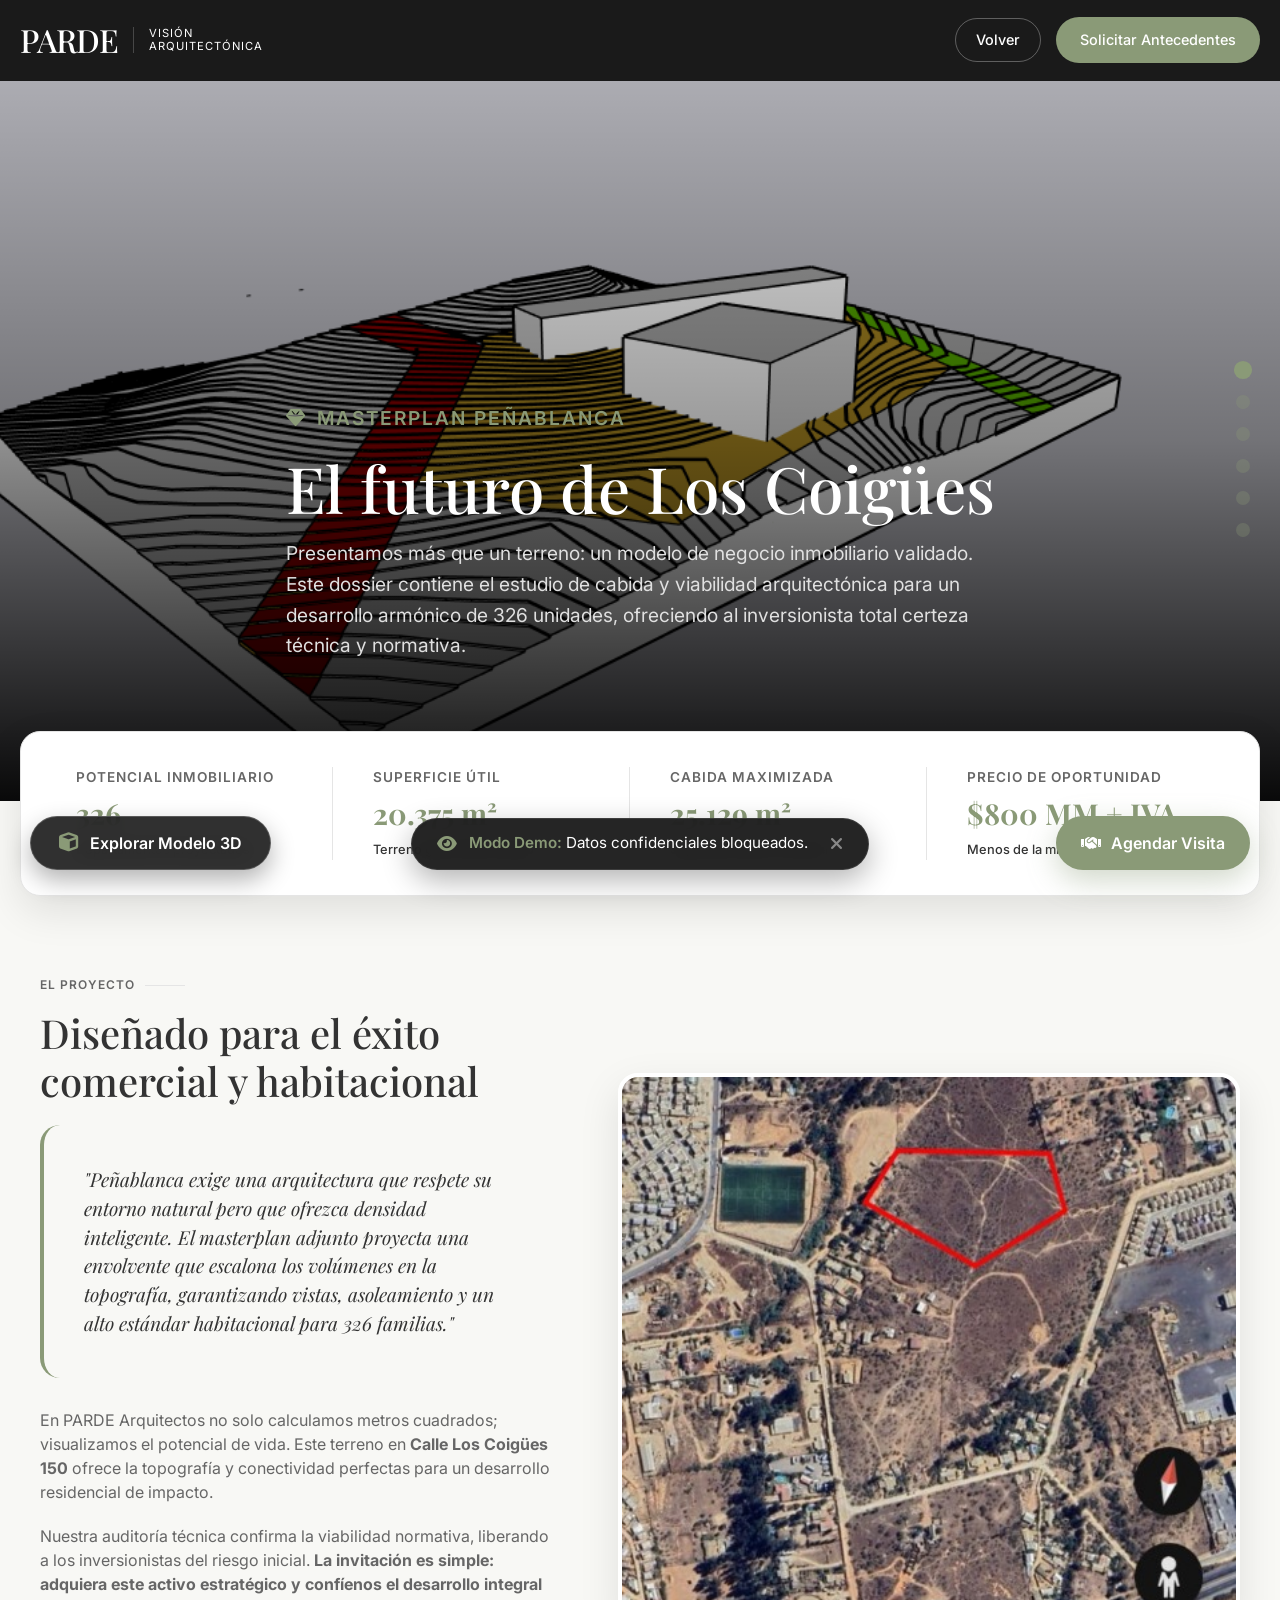
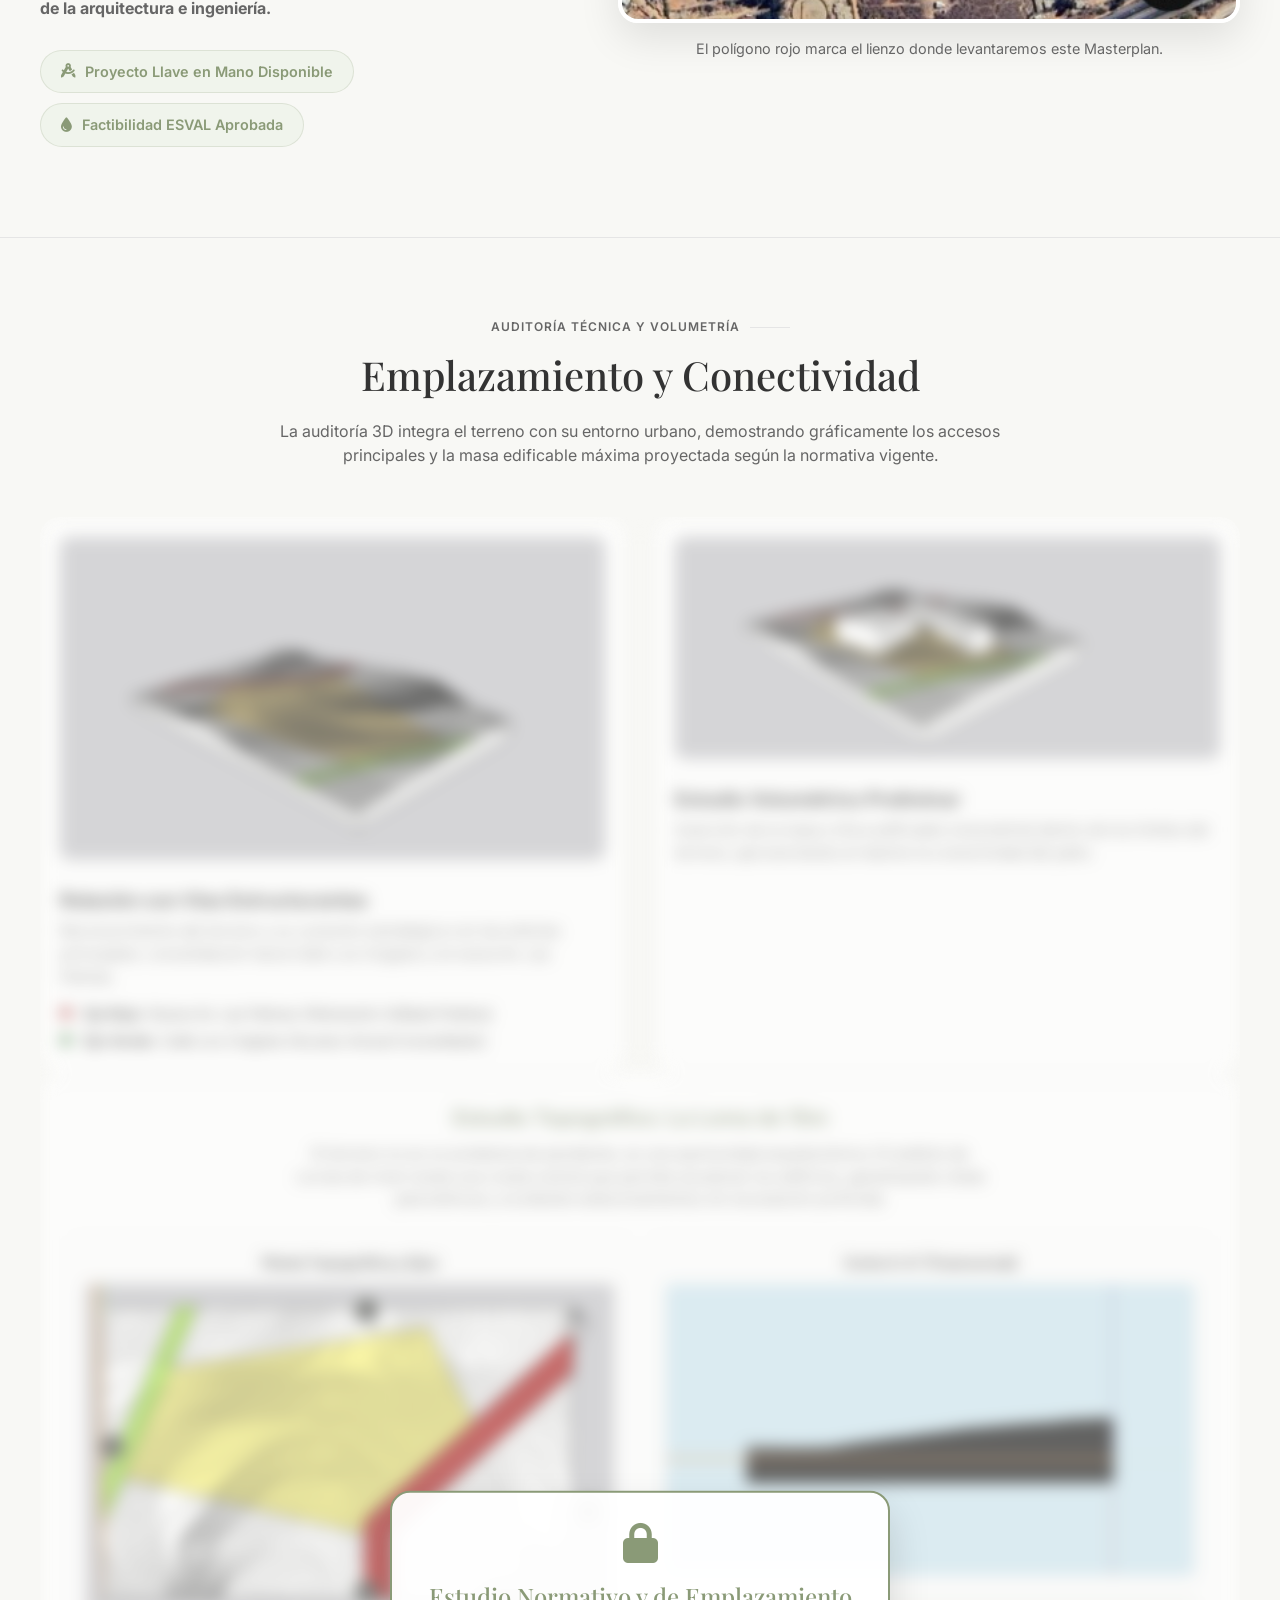
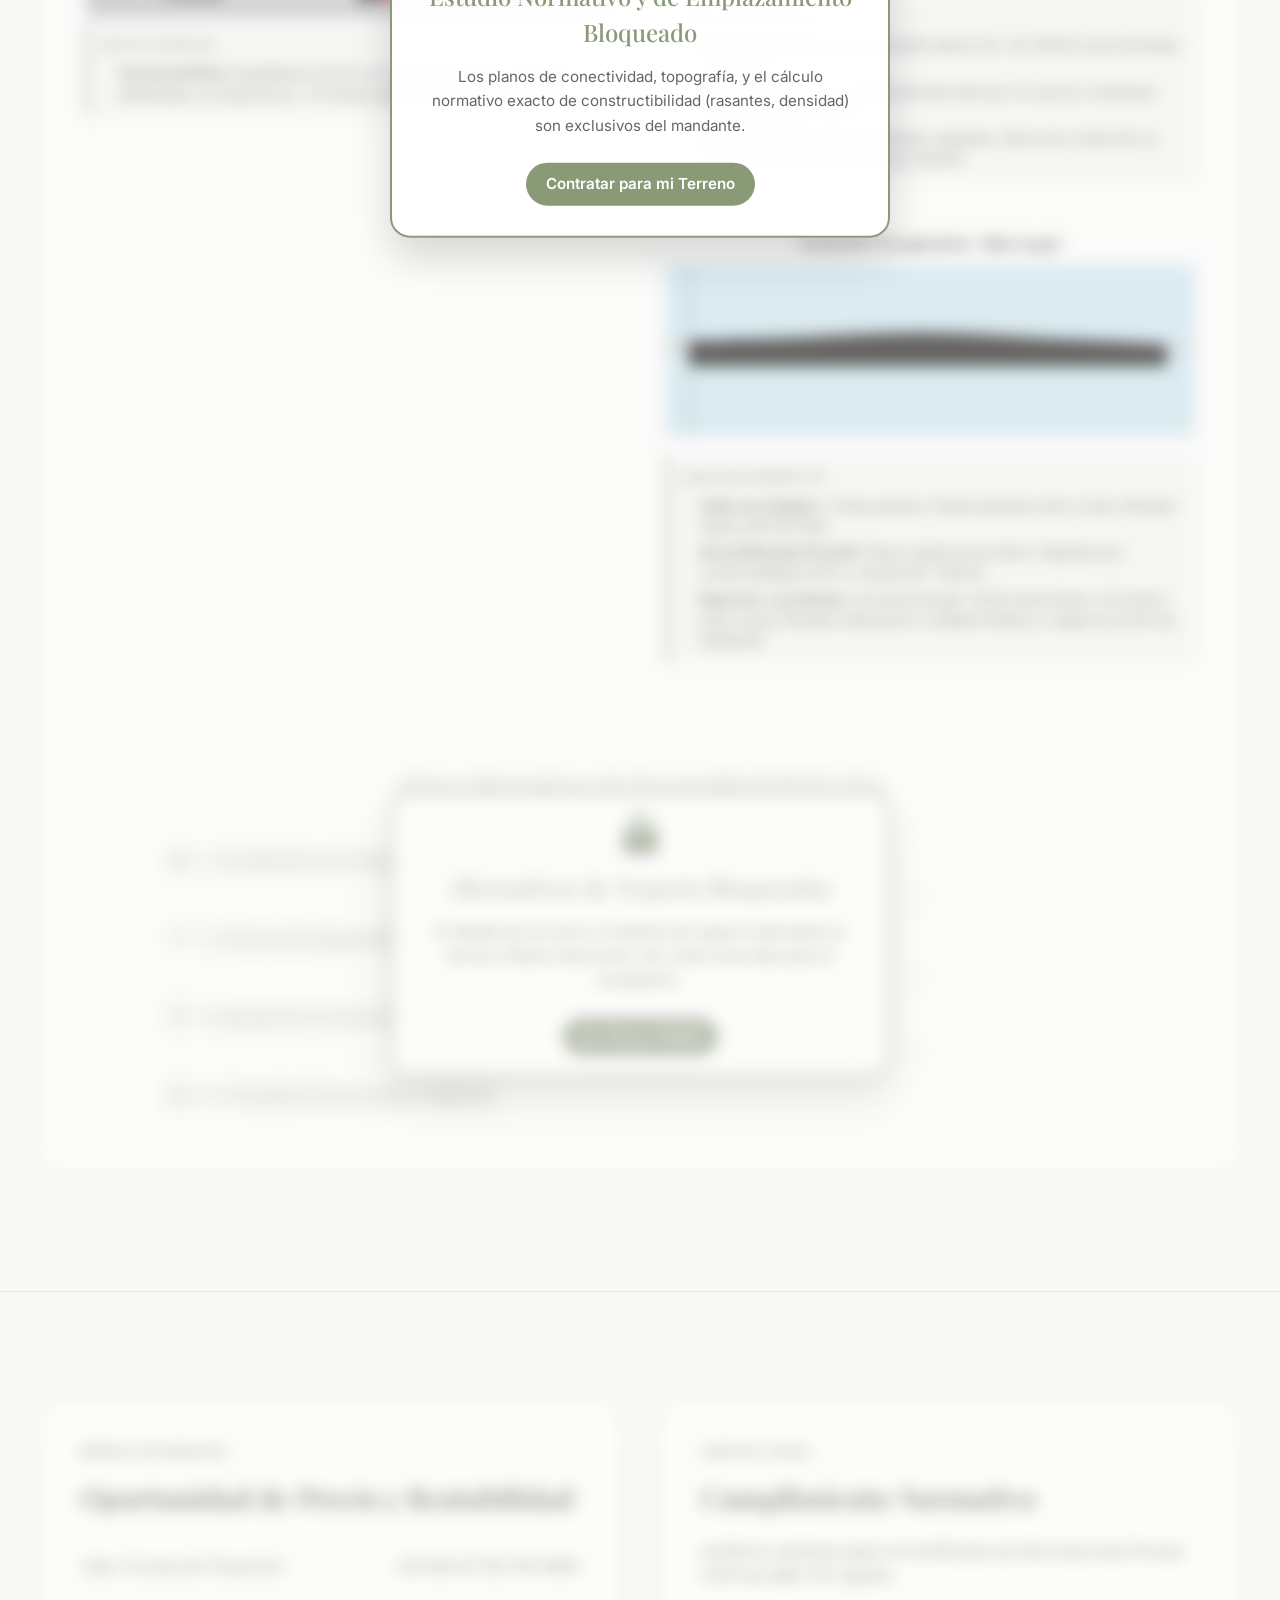
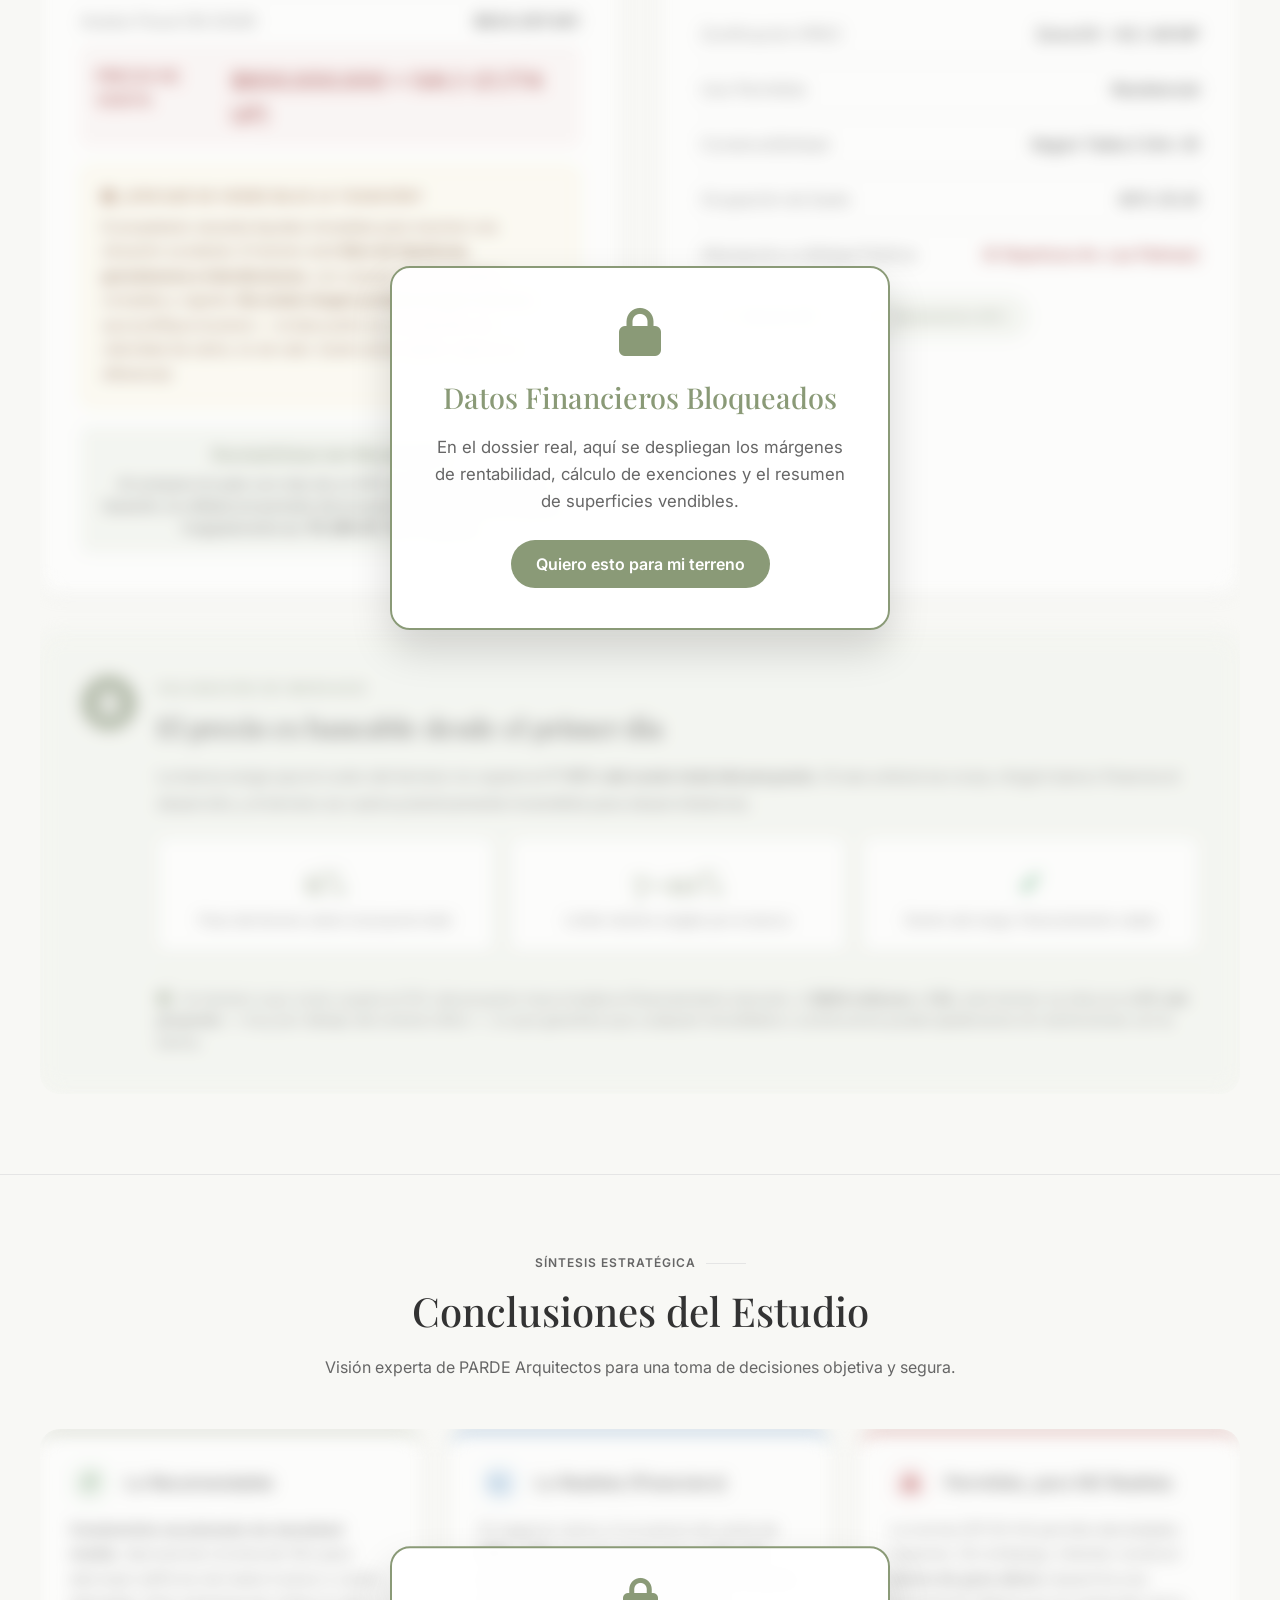
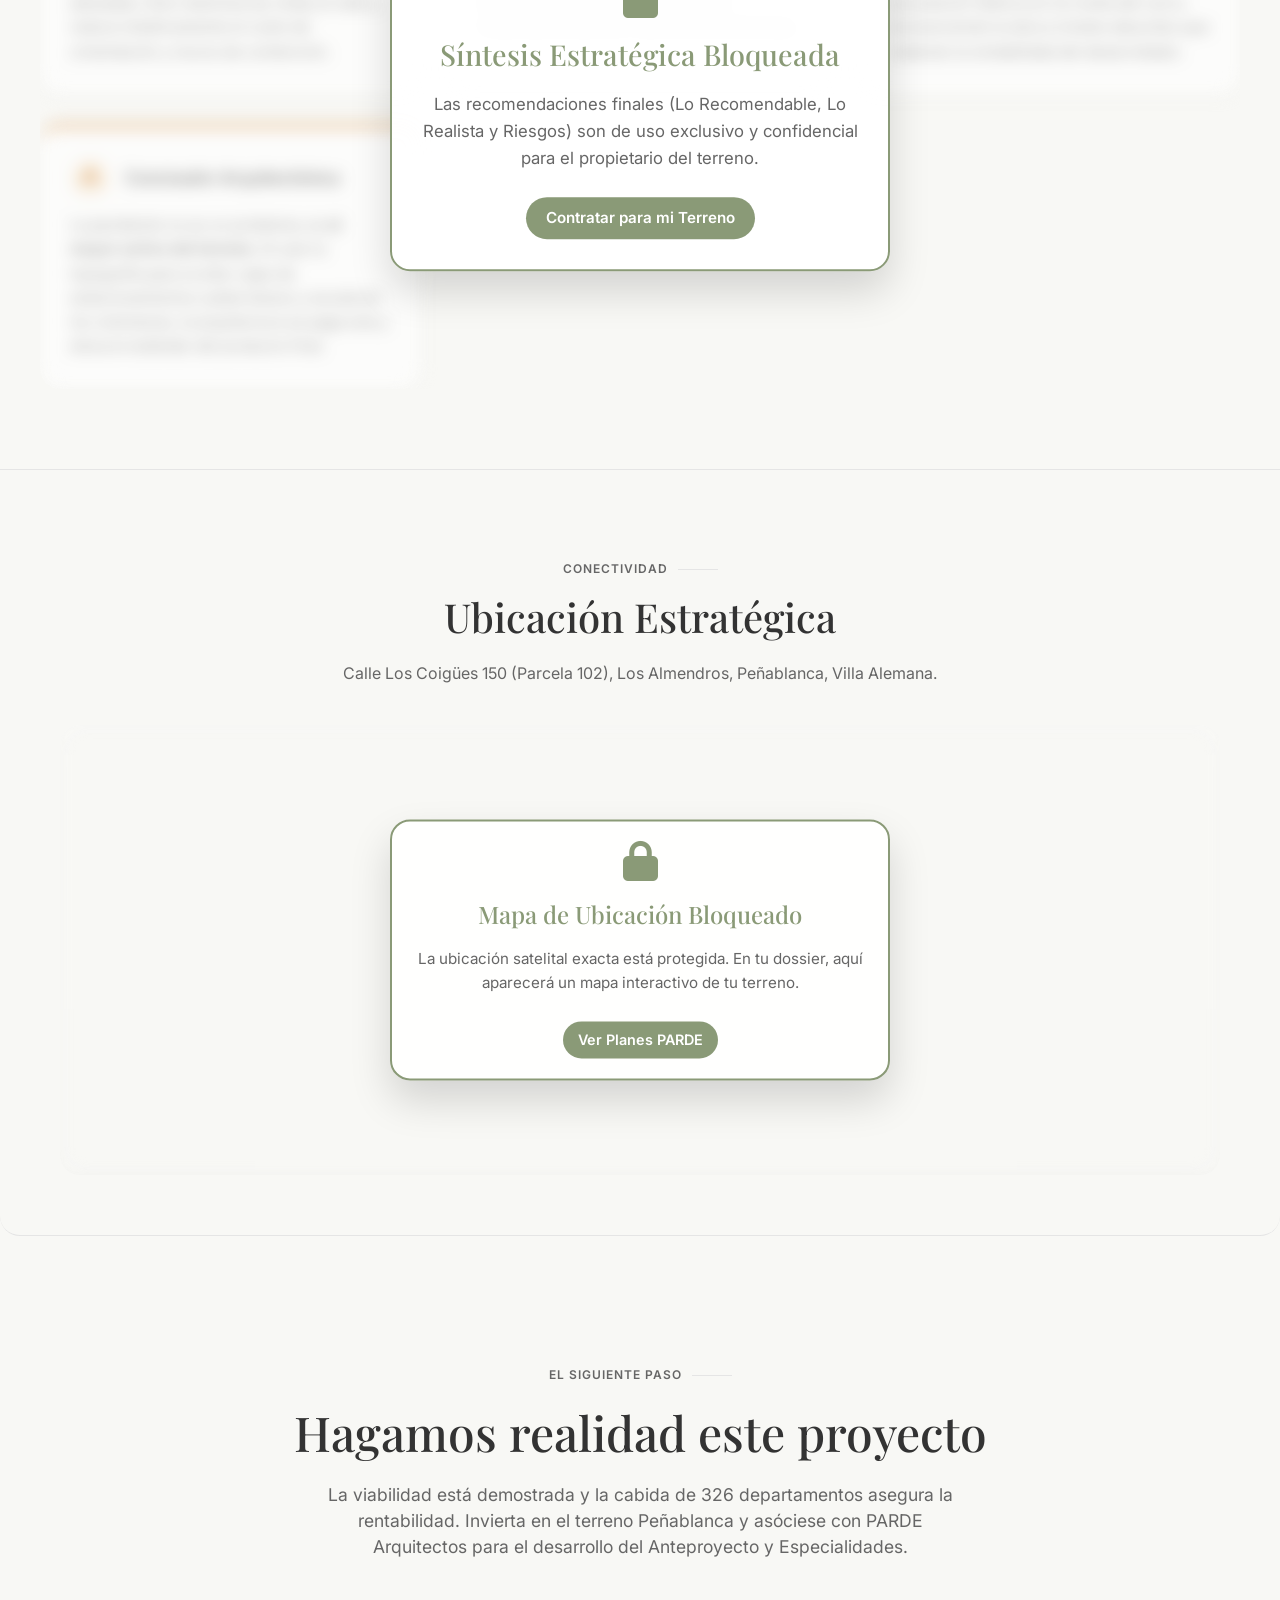
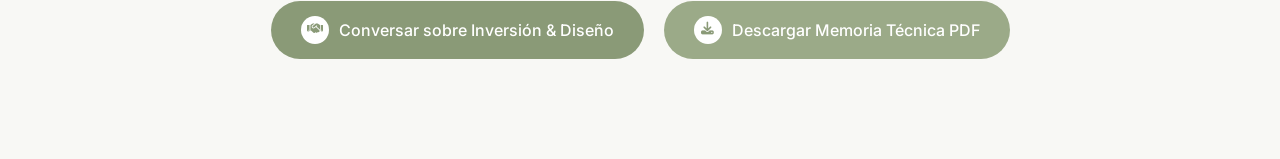
==== ejemplo_demo/3_Dossier_Web_Interactivo/dossier-penablanca.html @ 62ee9938 "Add files via upload" ====
<!DOCTYPE html>
<html lang="es">
<head>
    <meta charset="UTF-8">
    <meta name="viewport" content="width=device-width, initial-scale=1.0">
    <title>Visión de Desarrollo - Terreno Peñablanca | PARDE Arquitectos</title>
    <link rel="stylesheet" href="parde_estilos.css">
    <link rel="stylesheet" href="https://cdnjs.cloudflare.com/ajax/libs/font-awesome/6.4.0/css/all.min.css">
    <link href="https://fonts.googleapis.com/css2?family=Playfair+Display:ital,wght@0,400;0,500;0,600;1,400&family=Inter:wght@300;400;500;600&display=swap" rel="stylesheet">
    <style>
        /* Specific dossier styles */
        .dossier-header { background-color: #1a1a1a; color: white; }
        .dossier-header .logo h1 { color: white; }
        .dossier-header .logo span { border-color: rgba(255,255,255,0.2); }
        
        .property-hero { position: relative; height: 80vh; min-height: 600px; display: flex; align-items: flex-end; padding-bottom: 120px; }
        .property-hero-bg { position: absolute; top: 0; left: 0; width: 100%; height: 100%; z-index: -1; }
        .property-hero-bg img { width: 100%; height: 100%; object-fit: cover; }
        .property-hero-bg::after { content: ''; position: absolute; top: 0; left: 0; width: 100%; height: 100%; background: linear-gradient(to top, rgba(0,0,0,0.95) 0%, rgba(0,0,0,0.4) 50%, rgba(0,0,0,0.1) 100%); }
        
        .property-title { color: white; font-size: 4rem; margin-bottom: 15px; line-height: 1.1; }
        .property-location { color: var(--primary-color); font-size: 1.2rem; font-weight: 600; display: flex; align-items: center; gap: 10px; margin-bottom: 20px; text-transform: uppercase; letter-spacing: 2px; }
        
        .key-metrics { display: grid; grid-template-columns: repeat(4, 1fr); gap: 20px; background: white; padding: 35px; border-radius: var(--border-radius); box-shadow: 0 15px 40px rgba(0,0,0,0.1); margin-top: -70px; position: relative; z-index: 10; border: 1px solid var(--border-color); }
        .metric { border-right: 1px solid var(--border-color); padding: 0 20px; }
        .metric:last-child { border-right: none; }
        .metric span { font-size: 0.85rem; color: var(--text-light); text-transform: uppercase; letter-spacing: 1px; font-weight: 600; display: block; margin-bottom: 5px; }
        .metric strong { font-size: 1.8rem; color: var(--primary-color); font-family: var(--font-serif); display: block; }
        .metric small { font-size: 0.8rem; color: var(--text-color); font-weight: 500; }
        
        .dossier-section { padding: 80px 40px; border-bottom: 1px solid var(--border-color); }
        
        .vision-grid { display: grid; grid-template-columns: 1fr 1.2fr; gap: 60px; align-items: center; }
        
        .data-grid { display: grid; grid-template-columns: 1fr 1fr; gap: 40px; }
        .data-list li { padding: 15px 0; border-bottom: 1px solid var(--border-color); display: flex; justify-content: space-between; }
        .data-list li:last-child { border-bottom: none; }
        .data-list strong { font-weight: 600; color: var(--text-color); }
        
        .cert-badge { display: inline-flex; align-items: center; gap: 10px; background: #F0F4EC; color: var(--primary-color); padding: 10px 20px; border-radius: 30px; font-weight: 600; font-size: 0.9rem; margin-right: 10px; margin-bottom: 10px; border: 1px solid rgba(138, 154, 119, 0.2); }
        
        .architect-quote { background: var(--bg-color); padding: 40px; border-radius: var(--border-radius); border-left: 4px solid var(--primary-color); font-family: var(--font-serif); font-size: 1.2rem; font-style: italic; color: var(--text-color); margin-bottom: 30px; }
        
        /* Scroll Spy Navigation */
        .scroll-spy-nav { position: fixed; top: 50%; right: 30px; transform: translateY(-50%); z-index: 1000; display: flex; flex-direction: column; gap: 18px; }
        .spy-dot { width: 14px; height: 14px; border-radius: 50%; background-color: rgba(138, 154, 119, 0.3); border: 2px solid transparent; cursor: pointer; transition: all 0.3s cubic-bezier(0.175, 0.885, 0.32, 1.275); position: relative; text-decoration: none; }
        .spy-dot:hover, .spy-dot.active { background-color: var(--primary-color); transform: scale(1.3); }
        .spy-dot::before { content: attr(data-tooltip); position: absolute; right: 25px; top: 50%; transform: translateY(-50%); background: #1a1a1a; color: white; padding: 6px 14px; border-radius: 6px; font-size: 0.8rem; font-family: var(--font-sans); font-weight: 500; opacity: 0; visibility: hidden; transition: all 0.3s ease; white-space: nowrap; pointer-events: none; box-shadow: 0 4px 12px rgba(0,0,0,0.1); }
        .spy-dot:hover::before { opacity: 1; visibility: visible; right: 20px; }
        .spy-dot::after { content: ''; position: absolute; right: 10px; top: 50%; transform: translateY(-50%); border-width: 5px; border-style: solid; border-color: transparent transparent transparent #1a1a1a; opacity: 0; visibility: hidden; transition: all 0.3s ease; }
        .spy-dot:hover::after { opacity: 1; visibility: visible; right: 11px; }

        /* Accordion Bubbles */
        .accordion-container { max-width: 1000px; margin: 40px auto 0 auto; }
        .accordion-item { background: white; border-radius: 12px; margin-bottom: 15px; box-shadow: 0 5px 20px rgba(0,0,0,0.03); overflow: hidden; border: 1px solid var(--border-color); }
        .accordion-header { width: 100%; text-align: left; padding: 20px 25px; background: none; border: none; font-size: 1.1rem; font-family: var(--font-sans); font-weight: 600; color: var(--text-color); cursor: pointer; display: flex; justify-content: space-between; align-items: center; transition: background 0.3s; }
        .accordion-header:hover { background: var(--bg-color); }
        .accordion-header i.icon-main { color: var(--primary-color); margin-right: 10px; width: 25px; text-align: center; }
        .accordion-header .arrow { transition: transform 0.3s; color: #ccc; }
        .accordion-item.active .accordion-header .arrow { transform: rotate(180deg); color: var(--primary-color); }
        .accordion-content { max-height: 0; overflow: hidden; transition: max-height 0.4s ease-out, padding 0.4s ease; background: var(--bg-color); padding: 0 25px; }
        .accordion-item.active .accordion-content { padding: 25px; border-top: 1px solid var(--border-color); }
        .mini-grid { display: grid; grid-template-columns: repeat(auto-fit, minmax(200px, 1fr)); gap: 20px; margin-bottom: 15px; }
        .mini-card { background: white; padding: 15px; border-radius: 8px; border-left: 3px solid var(--primary-color); font-size: 0.9rem; box-shadow: 0 2px 10px rgba(0,0,0,0.02); }
        .mini-card strong { display: block; margin-bottom: 5px; color: var(--text-color); }
        .landmark-chip { display: inline-flex; align-items: center; gap: 8px; background: #e3f2fd; color: #1976d2; padding: 8px 15px; border-radius: 20px; font-size: 0.85rem; font-weight: 600; }
        
        /* Hotspots */
        .hotspot-container { position: relative; display: inline-block; width: 100%; border-radius: 4px; overflow: hidden; box-shadow: 0 2px 10px rgba(0,0,0,0.05); }
        .hotspot-container img { display: block; width: 100%; border-radius: 4px; }
        .hotspot { 
            position: absolute; 
            width: 24px; height: 24px; 
            background: rgba(138, 154, 119, 0.7); 
            border: 2px solid #fff; 
            border-radius: 50%; 
            cursor: pointer; 
            transform: translate(-50%, -50%);
            box-shadow: 0 0 10px rgba(0,0,0,0.2);
            transition: all 0.3s ease;
            z-index: 10;
            animation: pulse 2s infinite;
        }
        .hotspot:hover { background: rgba(138, 154, 119, 1); transform: translate(-50%, -50%) scale(1.2); animation: none; z-index: 20; }
        .hotspot-tooltip {
            position: absolute;
            bottom: 130%; left: 50%;
            transform: translateX(-50%) translateY(10px);
            background: rgba(26, 26, 26, 0.95);
            color: #fff;
            padding: 12px 16px;
            border-radius: 8px;
            font-size: 0.85rem;
            width: max-content;
            max-width: 220px;
            text-align: center;
            box-shadow: 0 5px 15px rgba(0,0,0,0.2);
            opacity: 0; visibility: hidden;
            transition: all 0.3s ease;
            pointer-events: none;
            border: 1px solid rgba(255,255,255,0.1);
            font-family: var(--font-sans);
            line-height: 1.4;
        }
        .hotspot-tooltip::after {
            content: ''; position: absolute; top: 100%; left: 30px;
            border-width: 6px; border-style: solid; border-color: rgba(26, 26, 26, 0.95) transparent transparent transparent;
        }
        .hotspot:hover .hotspot-tooltip { opacity: 1; visibility: visible; transform: translateX(-50%) translateY(0); }
        @keyframes pulse { 0% { box-shadow: 0 0 0 0 rgba(138,154,119, 0.6); } 70% { box-shadow: 0 0 0 12px rgba(138,154,119, 0); } 100% { box-shadow: 0 0 0 0 rgba(138,154,119, 0); } }
    
        @media (max-width: 1200px) {
            .key-metrics { padding: 25px; gap: 15px; }
            .metric { padding: 0 15px; }
            .metric strong { font-size: 1.5rem; }
        }
        @media (max-width: 992px) {
            .dossier-section { padding: 60px 25px; }
            .key-metrics { grid-template-columns: repeat(2, 1fr); margin-top: -40px; }
            .metric:nth-child(2) { border-right: none; }
            .metric { border-bottom: 1px solid var(--border-color); padding-bottom: 15px; margin-bottom: 15px; }
            .metric:nth-child(3), .metric:nth-child(4) { border-bottom: none; margin-bottom: 0; padding-bottom: 0; }
            .vision-grid { grid-template-columns: 1fr; gap: 40px; }
            .data-grid { grid-template-columns: 1fr; }
            .property-title { font-size: 2.8rem; }
        }
        @media (max-width: 768px) {
            .dossier-section { padding: 50px 20px; }
            .key-metrics { grid-template-columns: 1fr; }
            .metric { border-right: none !important; border-bottom: 1px solid var(--border-color) !important; padding-bottom: 15px !important; margin-bottom: 15px !important; }
            .metric:last-child { border-bottom: none !important; margin-bottom: 0 !important; padding-bottom: 0 !important; }
            .topo-grid { grid-template-columns: 1fr !important; }
            .mini-grid { grid-template-columns: 1fr !important; }
            .scroll-spy-nav { display: none; } /* Hide dots on mobile */
        }

    </style>

    <style>
        .demo-wrapper {
            position: relative;
            overflow: hidden;
            border-radius: 20px;
            margin-top: 30px;
        }
        .demo-blur {
            filter: blur(8px) grayscale(30%);
            pointer-events: none;
            user-select: none;
            opacity: 0.6;
        }
        .demo-overlay {
            position: absolute;
            top: 50%;
            left: 50%;
            transform: translate(-50%, -50%);
            background: rgba(255, 255, 255, 0.95);
            padding: 40px;
            border-radius: 20px;
            text-align: center;
            box-shadow: 0 20px 40px rgba(0,0,0,0.15);
            z-index: 10;
            width: 85%;
            max-width: 500px;
            border: 2px solid #8A9A77; /* primary color */
        }
        .demo-overlay h3 {
            color: #8A9A77;
            font-family: 'Playfair Display', serif;
            font-size: 1.8rem;
            margin-bottom: 15px;
        }
        .demo-overlay p {
            color: #666;
            font-size: 1.05rem;
            margin-bottom: 25px;
            line-height: 1.6;
        }
        .demo-overlay .btn-lock {
            background-color: #8A9A77;
            color: white;
            padding: 12px 25px;
            border-radius: 30px;
            text-decoration: none;
            font-weight: 600;
            display: inline-block;
            transition: all 0.3s;
        }
        .demo-overlay .btn-lock:hover {
            background-color: #1a1a1a;
        }
        
        /* Welcome Toast */
        .demo-toast {
            position: fixed;
            bottom: 30px;
            left: 50%;
            transform: translateX(-50%);
            background: rgba(26, 26, 26, 0.95);
            backdrop-filter: blur(10px);
            color: white;
            padding: 12px 25px;
            border-radius: 40px;
            box-shadow: 0 10px 30px rgba(0,0,0,0.3);
            z-index: 9999;
            border: 1px solid rgba(255,255,255,0.1);
            animation: slideUpToast 1s forwards;
            display: flex;
            align-items: center;
            gap: 12px;
            white-space: nowrap;
        }
        .demo-toast p { margin: 0; font-size: 0.95rem; }
        .demo-toast p strong { color: #8A9A77; font-weight: 600; }
        .demo-toast .close-btn { color: #888; cursor: pointer; margin-left: 10px; font-size: 1.1rem; transition: color 0.3s; }
        .demo-toast .close-btn:hover { color: white; }
        .demo-toast i.icon { color: #8A9A77; font-size: 1.1rem; }
        
        @keyframes slideUpToast {
            from { bottom: -100px; opacity: 0; }
            to { bottom: 30px; opacity: 1; }
        }
    </style>

</head>
<body>

    <div class="demo-toast" id="demoToast">
        <i class="fa-solid fa-eye icon"></i>
        <p><strong>Modo Demo:</strong> Datos confidenciales bloqueados.</p>
        <div class="close-btn" onclick="document.getElementById('demoToast').style.display='none'"><i class="fa-solid fa-xmark"></i></div>
    </div>


    <!-- Dossier Header -->
    <header class="header dossier-header">
        <div class="container header-container">
            <div class="logo">
                <h1>PARDE</h1>
                <span style="color:white;">Visión<br>Arquitectónica</span>
            </div>
            <div class="header-actions">
                <a href="../../index.html" class="btn btn-secondary" style="background:transparent; border:1px solid rgba(255,255,255,0.3);">Volver</a>
                <a href="#contacto" class="btn btn-primary">Solicitar Antecedentes</a>
            </div>
        </div>
    </header>

    <!-- Property Hero -->
    <section id="inicio" class="property-hero">
        <div class="property-hero-bg">
            <img src="img/analisis_3d/Vista_2/2.2.2.png" alt="Visión Arquitectónica Peñablanca">
        </div>
        <div class="container">
            <div class="property-location"><i class="fa-solid fa-gem"></i> Masterplan Peñablanca</div>
            <h1 class="property-title">El futuro de Los Coigües</h1>
            <p style="color: #e0e0e0; max-width: 700px; font-size: 1.2rem; line-height: 1.6; margin-bottom: 20px;">Presentamos más que un terreno: un modelo de negocio inmobiliario validado. Este dossier contiene el estudio de cabida y viabilidad arquitectónica para un desarrollo armónico de 326 unidades, ofreciendo al inversionista total certeza técnica y normativa.</p>
            
        </div>
    </section>

    <!-- Key Metrics -->
    <div class="container">
        <div class="key-metrics scroll-animate fade-up">
            <div class="metric">
                <span>Potencial Inmobiliario</span>
                <strong>326</strong>
                <small>Departamentos proyectados</small>
            </div>
            <div class="metric">
                <span>Superficie Útil</span>
                <strong>20.375 m²</strong>
                <small>Terreno georreferenciado</small>
            </div>
            <div class="metric">
                <span>Cabida Maximizada</span>
                <strong>25.129 m²</strong>
                <small>Superficie total a construir</small>
            </div>
            <div class="metric">
                <span>Precio de Oportunidad</span>
                <strong>$800 MM + IVA</strong>
                <small>Menos de la mitad de tasación</small>
            </div>
        </div>
    </div>

    <!-- La Visión Arquitectónica -->
    <section id="proyecto" class="dossier-section container scroll-animate fade-in">
        <div class="vision-grid">
            <div>
                <span class="section-subtitle">EL PROYECTO</span>
                <h2 class="section-title">Diseñado para el éxito comercial y habitacional</h2>
                <div class="architect-quote">
                    "Peñablanca exige una arquitectura que respete su entorno natural pero que ofrezca densidad inteligente. El masterplan adjunto proyecta una envolvente que escalona los volúmenes en la topografía, garantizando vistas, asoleamiento y un alto estándar habitacional para 326 familias."
                </div>
                <p style="color: var(--text-light); margin-bottom: 20px;">
                    En PARDE Arquitectos no solo calculamos metros cuadrados; visualizamos el potencial de vida. Este terreno en <strong>Calle Los Coigües 150</strong> ofrece la topografía y conectividad perfectas para un desarrollo residencial de impacto.
                </p>
                <p style="color: var(--text-light); margin-bottom: 30px;">
                    Nuestra auditoría técnica confirma la viabilidad normativa, liberando a los inversionistas del riesgo inicial. <strong>La invitación es simple: adquiera este activo estratégico y confíenos el desarrollo integral de la arquitectura e ingeniería.</strong>
                </p>
                <div>
                    <div class="cert-badge"><i class="fa-solid fa-compass-drafting"></i> Proyecto Llave en Mano Disponible</div>
                    <div class="cert-badge"><i class="fa-solid fa-droplet"></i> Factibilidad ESVAL Aprobada</div>
                </div>
            </div>
            <div>
            <div style="width: 100%; height: 550px; overflow: hidden; border-radius: var(--border-radius); box-shadow: 0 15px 40px rgba(0,0,0,0.1); border: 4px solid white;">
                <img src="img/analisis_3d/satelite.jpg" alt="Ubicación Peñablanca" style="width: 100%; height: 100%; object-fit: cover; object-position: center center;">
            </div>
                <p style="text-align: center; margin-top: 15px; color: var(--text-light); font-size: 0.9rem;">El polígono rojo marca el lienzo donde levantaremos este Masterplan.</p>
            </div>
        </div>
            </div>
        </div>
    </section>

    <!-- Análisis de Cabida 3D -->
    <section id="auditoria" class="dossier-section container scroll-animate fade-up" style="background-color: var(--bg-color);">
        <div class="text-center" style="margin-bottom: 50px;">
            <span class="section-subtitle" style="justify-content: center;">AUDITORÍA TÉCNICA Y VOLUMETRÍA</span>
            <h2 class="section-title">Emplazamiento y Conectividad</h2>
            <p style="color: var(--text-light); max-width: 750px; margin: 0 auto;">La auditoría 3D integra el terreno con su entorno urbano, demostrando gráficamente los accesos principales y la masa edificable máxima proyectada según la normativa vigente.</p>
        </div>
        <div class="demo-wrapper">
            <div class="demo-overlay" style="padding: 30px;">
                <i class="fa-solid fa-lock" style="font-size: 2.5rem; color: #8A9A77; margin-bottom: 15px;"></i>
                <h3 style="font-size: 1.5rem;">Estudio Normativo y de Emplazamiento Bloqueado</h3>
                <p style="font-size: 0.95rem;">Los planos de conectividad, topografía, y el cálculo normativo exacto de constructibilidad (rasantes, densidad) son exclusivos del mandante.</p>
                <a href="../../index.html#contacto" class="btn-lock" style="padding: 10px 20px; font-size: 0.95rem;">Contratar para mi Terreno</a>
            </div>
            <div class="demo-blur">
        
        <div style="display: grid; grid-template-columns: 1fr 1fr; gap: 30px;">
            <div style="background: white; padding: 20px; border-radius: var(--border-radius); box-shadow: 0 5px 20px rgba(0,0,0,0.03);">
                <img src="img/analisis_3d/Vista_1/vias_estructurantes.png" alt="Emplazamiento y Accesos" style="width: 100%; border-radius: var(--border-radius-sm);">
                <h4 style="margin-top: 20px; font-family: var(--font-sans); font-size: 1.2rem;">Relación con Vías Estructurantes</h4>
                <p style="font-size: 0.95rem; color: var(--text-light); margin-top: 5px;">Reconocimiento del terreno y su conexión estratégica con las arterias principales: consolidación hacia Calle Los Coigües y la nueva Av. Las Palmas.</p>
                <ul style="list-style: none; padding: 0; margin-top: 15px; font-size: 0.9rem; color: var(--text-color);">
                    <li style="margin-bottom: 5px;"><span style="display:inline-block; width:12px; height:12px; background:#d32f2f; border-radius:50%; margin-right:8px;"></span> <strong>Eje Rojo:</strong> Nueva Av. Las Palmas (Afectación Utilidad Pública)</li>
                    <li><span style="display:inline-block; width:12px; height:12px; background:#388e3c; border-radius:50%; margin-right:8px;"></span> <strong>Eje Verde:</strong> Calle Los Coigües (Acceso Actual Consolidado)</li>
                </ul>
            </div>
            <div style="background: white; padding: 20px; border-radius: var(--border-radius); box-shadow: 0 5px 20px rgba(0,0,0,0.03);">
                <img src="img/analisis_3d/Vista_1/vias_con_volumetria.png" alt="Estudio Volumétrico" style="width: 100%; border-radius: var(--border-radius-sm);">
                <h4 style="margin-top: 20px; font-family: var(--font-sans); font-size: 1.2rem;">Estudio Volumétrico Preliminar</h4>
                <p style="font-size: 0.95rem; color: var(--text-light); margin-top: 5px;">Inserción de la masa crítica edificable (volumetría) dentro de los límites del terreno, aprovechando al máximo la conectividad del paño.</p>
            </div>
        </div>
        
        <div style="margin-bottom: 40px; padding: 30px; background: #fff; border-radius: var(--border-radius); box-shadow: 0 5px 20px rgba(0,0,0,0.03);">
                <div style="text-align: center; margin-bottom: 25px;">
                    <h4 style="font-family: var(--font-sans); color: var(--primary-color); margin-bottom: 10px; font-size: 1.3rem;">Estudio Topográfico: La Loma de 15m</h4>
                    <p style="color: var(--text-light); font-size: 0.95rem; max-width: 700px; margin: 0 auto;">El terreno no es un problema de pendiente, es una oportunidad arquitectónica. El análisis de curvas de nivel revela una cresta central que permite escalonar los edificios, garantizando vistas panorámicas y ocultando estacionamientos sin excavación profunda.</p>
                </div>
                
                <div class="topo-grid" style="display: grid; grid-template-columns: 1fr 1fr; gap: 20px; align-items: start;">
                    <div style="border: 1px solid #eee; border-radius: 8px; padding: 15px; background: #fdfdfd;">
                        <h5 style="margin: 0 0 10px 0; font-size: 0.9rem; color: var(--dark); text-align: center;">Planta Topográfica y Ejes</h5>
                        <img src="img/analisis_3d/Vista_1/1.3.png" alt="Planta Topográfica" style="width: 100%; border-radius: 4px; box-shadow: 0 2px 10px rgba(0,0,0,0.05);" margin-bottom: 15px;">
                        <div style="background: #f5f7f4; padding: 12px; border-radius: 6px; border-left: 3px solid var(--primary-color);">
                            <h6 style="margin: 0 0 8px 0; font-size: 0.8rem; text-transform: uppercase; color: var(--primary-color);">Datos Técnicos</h6>
                            <ul style="margin: 0; padding-left: 18px; font-size: 0.85rem; color: #444; line-height: 1.5;">
                                <li><strong>Curvas de Nivel:</strong> Equidistancia de 50 cm (0.5 metros) entre cada curva, distribuidas a lo largo de los ~15 metros totales de desnivel de la loma.</li>
                            </ul>
                        </div>
                    </div>
                    
                    <div style="display: flex; flex-direction: column; gap: 20px;">
                        <!-- Corte A-A -->
                        <div style="border: 1px solid #eee; border-radius: 8px; padding: 15px; background: #fdfdfd;">
                            <h5 style="margin: 0 0 10px 0; font-size: 0.9rem; color: var(--dark); text-align: center;">Corte A-A' (Transversal)</h5>
                            <img src="img/analisis_3d/Vista_1/1.4.png" alt="Corte A-A" style="width: 100%; border-radius: 4px; box-shadow: 0 2px 10px rgba(0,0,0,0.05); margin-bottom: 15px;">
                            <div style="background: #f5f7f4; padding: 12px; border-radius: 6px; border-left: 3px solid var(--primary-color);">
                                <h6 style="margin: 0 0 8px 0; font-size: 0.8rem; text-transform: uppercase; color: var(--primary-color);">Análisis Normativo</h6>
                                <ul style="margin: 0; padding-left: 18px; font-size: 0.85rem; color: #444; line-height: 1.5;">
                                    <li style="margin-bottom: 6px;"><strong>Deslinde Superior:</strong> Distanciamiento lateral mín. 3m (OGUC) para fachadas con vanos.</li>
                                    <li style="margin-bottom: 6px;"><strong>Escalonamiento:</strong> La pendiente permite aterrazar sin que los volúmenes infrinjan la rasante de 60°.</li>
                                    <li><strong>Deslinde Inferior:</strong> Distanciamientos regulados. Muros de contención se calculan según empuje de tierras (OGUC).</li>
                                </ul>
                            </div>
                        </div>

                        <!-- Corte B-B -->
                        <div style="border: 1px solid #eee; border-radius: 8px; padding: 15px; background: #fdfdfd;">
                            <h5 style="margin: 0 0 10px 0; font-size: 0.9rem; color: var(--dark); text-align: center;">Corte B-B' (Longitudinal - Más Largo)</h5>
                            <img src="img/analisis_3d/Vista_1/1.5.png" alt="Corte B-B" style="width: 100%; border-radius: 4px; box-shadow: 0 2px 10px rgba(0,0,0,0.05); margin-bottom: 15px;">
                            <div style="background: #f5f7f4; padding: 12px; border-radius: 6px; border-left: 3px solid var(--primary-color);">
                                <h6 style="margin: 0 0 8px 0; font-size: 0.8rem; text-transform: uppercase; color: var(--primary-color);">Análisis Normativo</h6>
                                <ul style="margin: 0; padding-left: 18px; font-size: 0.85rem; color: #444; line-height: 1.5;">
                                    <li style="margin-bottom: 6px;"><strong>Calle Los Coigües:</strong> Límite poniente. Distanciamiento entre Líneas Oficiales según perfil de loteo.</li>
                                    <li style="margin-bottom: 6px;"><strong>Área Edificable (Cresta):</strong> Mayor potencial de altura. Regulado por constructibilidad (CIP) y rasante 60° (OGUC).</li>
                                    <li><strong>Nueva Av. Las Palmas:</strong> Vía estructurante. Perfil ensanchado a 20 metros entre Líneas Oficiales (Afectación a Utilidad Pública) y exigencia de 6m de Antejardín.</li>
                                </ul>
                            </div>
                        </div>
                    </div>
                </div>

                <div class="demo-wrapper" style="margin-top: 50px;">
            <div class="demo-overlay" style="padding: 20px;">
                <i class="fa-solid fa-lock" style="font-size: 2.5rem; color: #8A9A77; margin-bottom: 15px;"></i>
                <h3 style="font-size: 1.5rem;">Alternativas de Negocio Bloqueadas</h3>
                <p style="font-size: 0.95rem;">El detalle de los otros 4 modelos de negocio aplicables al terreno (Salud, Educación, etc.) está reservado para el propietario.</p>
                <a href="../../index.html#contacto" class="btn-lock" style="padding: 8px 15px; font-size: 0.9rem;">Ver Planes PARDE</a>
            </div>
            <div class="demo-blur">
        <div class="accordion-container scroll-animate fade-up">
            <h3 style="text-align: center; margin-bottom: 25px; font-family: var(--font-serif); font-size: 1.5rem;">Otras Alternativas de Desarrollo (CIP EX-H2)</h3>
            
            <!-- Burbuja 1: Residencial -->
            <div class="accordion-item">
                <button class="accordion-header"><span style="display:flex; align-items:center;"><i class="fa-solid fa-house-chimney-window icon-main"></i> 1. Condominio de Casas Adosadas Escalonados</span> <i class="fa-solid fa-chevron-down arrow"></i></button>
                <div class="accordion-content">
                    <p style="color: var(--text-light); margin-bottom: 15px; font-size: 0.95rem;">Baja altura, patios privados y máximo aprovechamiento de vistas.</p>
                    <div class="mini-grid">
                        <div class="mini-card"><strong><i class="fa-solid fa-file-contract"></i> CIP (EX-H2)</strong>Cumple con el 40% de ocupación. Agrupamiento aislado y rasante 60° no restringe casas de 2 a 3 pisos.</div>
                        <div class="mini-card"><strong><i class="fa-solid fa-mountain"></i> Topografía (Desnivel 15m)</strong>La huella central es el eje vial. Las casas se escalonan aprovechando los ~15 metros de caída hacia las laderas oriente (sol mañana) y poniente.</div>
                        <div class="mini-card"><strong><i class="fa-solid fa-trowel-bricks"></i> Cimentación</strong>Zapatas corridas a distintos niveles o pilotes para evitar excavaciones masivas y muros titánicos.</div>
                    </div>
                    <span class="landmark-chip"><i class="fa-solid fa-dove"></i> Entorno de Paz: Cerca del Centro Bahá'í Rúhíyyih Khanum</span>
                </div>
            </div>

            <!-- Burbuja 2: Salud -->
            <div class="accordion-item">
                <button class="accordion-header"><span style="display:flex; align-items:center;"><i class="fa-solid fa-heart-pulse icon-main"></i> 2. Clínica de Especialidades / Senior Suites</span> <i class="fa-solid fa-chevron-down arrow"></i></button>
                <div class="accordion-content">
                    <p style="color: var(--text-light); margin-bottom: 15px; font-size: 0.95rem;">Infraestructura de salud con enfoque en bienestar y entorno natural.</p>
                    <div class="mini-grid">
                        <div class="mini-card"><strong><i class="fa-solid fa-file-contract"></i> CIP (EX-H2)</strong>Salud permitido. El 60% de área libre exigida se transforma en grandes jardines terapéuticos.</div>
                        <div class="mini-card"><strong><i class="fa-solid fa-mountain"></i> Topografía (Loma de 15m)</strong>Edificio principal en la planicie central. Habitaciones escalonadas en los 15m de ladera garantizando vistas panorámicas.</div>
                        <div class="mini-card"><strong><i class="fa-solid fa-trowel-bricks"></i> Cimentación</strong>Losa en la cima. Muros de contención anclados en laderas para crear terrazas planas habitacionales.</div>
                    </div>
                    <span class="landmark-chip" style="background:#e8f5e9; color:#2e7d32;"><i class="fa-solid fa-user-doctor"></i> Éxito Comprobado: Cerca de residencias como Casas del Estero</span>
                </div>
            </div>

            <!-- Burbuja 3: Comercial -->
            <div class="accordion-item">
                <button class="accordion-header"><span style="display:flex; align-items:center;"><i class="fa-solid fa-store icon-main"></i> 3. Boulevard Comercial Abierto</span> <i class="fa-solid fa-chevron-down arrow"></i></button>
                <div class="accordion-content">
                    <p style="color: var(--text-light); margin-bottom: 15px; font-size: 0.95rem;">Comercio de escala vecinal integrando la topografía en terrazas.</p>
                    <div class="mini-grid">
                        <div class="mini-card"><strong><i class="fa-solid fa-file-contract"></i> CIP (EX-H2)</strong>El antejardín de 6m frente a Av. Las Palmas se utiliza estratégicamente para terrazas al aire libre.</div>
                        <div class="mini-card"><strong><i class="fa-solid fa-mountain"></i> Topografía (Desnivel 15m)</strong>La huella central es el paseo peatonal. Los 15 metros de pendiente ocultan la caja de estacionamientos subterráneos de forma natural.</div>
                        <div class="mini-card"><strong><i class="fa-solid fa-trowel-bricks"></i> Cimentación</strong>Uso de placas de contención de hormigón armado para asentar plataformas en los distintos desniveles.</div>
                    </div>
                    <span class="landmark-chip" style="background:#fff3e0; color:#ef6c00;"><i class="fa-solid fa-map-location-dot"></i> Público Cautivo: Sectores Los Boldos y Raíces de Peñablanca</span>
                </div>
            </div>

            <!-- Burbuja 4: Educación -->
            <div class="accordion-item">
                <button class="accordion-header"><span style="display:flex; align-items:center;"><i class="fa-solid fa-school icon-main"></i> 4. Complejo Educacional / Deporte</span> <i class="fa-solid fa-chevron-down arrow"></i></button>
                <div class="accordion-content">
                    <p style="color: var(--text-light); margin-bottom: 15px; font-size: 0.95rem;">Grandes infraestructuras aprovechando el 60% de área libre.</p>
                    <div class="mini-grid">
                        <div class="mini-card"><strong><i class="fa-solid fa-file-contract"></i> CIP (EX-H2)</strong>Permite concentrar la constructibilidad (40%) en aularios y dejar la superficie libre para canchas.</div>
                        <div class="mini-card"><strong><i class="fa-solid fa-mountain"></i> Topografía (Loma de 15m)</strong>Loma central para edificios pesados. Los 15m de caída permiten hacer graderías naturales y pabellones escalonados.</div>
                        <div class="mini-card"><strong><i class="fa-solid fa-trowel-bricks"></i> Cimentación</strong>Requiere movimiento de tierras para canchas. Uso de gaviones y muros pantalla para cortes grandes.</div>
                    </div>

            <!-- Burbuja 5: Subdivisión Predial -->
            <div class="accordion-item">
                <button class="accordion-header"><span style="display:flex; align-items:center;"><i class="fa-solid fa-draw-polygon icon-main"></i> 5. Subdivisión Predial (Loteo Estratégico)</span> <i class="fa-solid fa-chevron-down arrow"></i></button>
                <div class="accordion-content">
                    <p style="color: var(--text-light); margin-bottom: 15px; font-size: 0.95rem;">Fraccionamiento del macrolote para venta por partes, reduciendo el ticket de entrada para múltiples inversionistas o inmobiliarias pequeñas.</p>
                    <div class="mini-grid">
                        <div class="mini-card"><strong><i class="fa-solid fa-file-contract"></i> Normativa (CIP)</strong>La Zona EX-H2 permite una <b>Superficie Predial Mínima de 1.000 m²</b>. Esto significa que los 20.375 m² podrían subdividirse teóricamente en hasta 15-16 macrolotes independientes (descontando un 20% aproximado para vialidad interna y áreas verdes).</div>
                        <div class="mini-card"><strong><i class="fa-solid fa-mountain"></i> Topografía</strong>El diseño del loteo debe usar la "cresta" o loma central de 15m como el eje vial principal pavimentado, dejando que los lotes resultantes absorban la pendiente hacia los linderos perimetrales. Esto minimiza el movimiento de tierras y los altísimos costos de urbanización.</div>
                        <div class="mini-card"><strong><i class="fa-solid fa-money-bill-trend-up"></i> Modelo Financiero</strong>Subdividir requiere una inversión de capital inicial (CAPEX) para la urbanización (calles, agua, luz), pero el precio de venta (UF/m²) de un lote urbanizado de 1.000 m² es significativamente mayor que vender el paño bruto completo de 2 hectáreas, maximizando el margen y la TIR a mediano plazo.</div>
                    </div>
                </div>
            </div>

                    <span class="landmark-chip" style="background:#f3e5f5; color:#7b1fa2;"><i class="fa-solid fa-graduation-cap"></i> Polo Educativo: Cerca de Colegio Altomonte y Robles</span>
                </div>
            </div>
        </div>
            </div>
        </div>
    </div></div>
      </section>

    <!-- Análisis de Inversión y Normativa -->
    <section id="negocio" class="dossier-section container scroll-animate fade-in">
        
        <div class="demo-wrapper">
            <div class="demo-overlay">
                <i class="fa-solid fa-lock" style="font-size: 3rem; color: #8A9A77; margin-bottom: 20px;"></i>
                <h3>Datos Financieros Bloqueados</h3>
                <p>En el dossier real, aquí se despliegan los márgenes de rentabilidad, cálculo de exenciones y el resumen de superficies vendibles.</p>
                <a href="../../index.html#planes" class="btn-lock">Quiero esto para mi terreno</a>
            </div>
            <div class="demo-blur">
                <div class="data-grid" style="grid-template-columns: 1fr 1fr; gap: 40px;">

            <!-- Rentabilidad -->
            <div style="background: var(--white); padding: 40px; border-radius: var(--border-radius); border: 1px solid var(--border-color); box-shadow: 0 10px 30px rgba(0,0,0,0.02);">
                <span class="section-subtitle">MODELO DE NEGOCIO</span>
                <h3 style="font-family: var(--font-serif); margin-bottom: 20px; font-size: 1.8rem;">Oportunidad de Precio y Rentabilidad</h3>
                <ul class="data-list" style="margin-bottom: 20px;">
                    <li><span style="color: var(--text-light);">Valor Comercial (Tasación)</span> <strong style="text-decoration: line-through; color: #999;">48.098 UF ($1.767 MM)</strong></li>
                    <li><span style="color: var(--text-light);">Avalúo Fiscal (SII 2026)</span> <strong>$624.297.061</strong></li>
                    <li style="background-color: #fef2f2; padding: 15px; border-radius: 5px;"><span style="color: #b91c1c; font-weight: 600;">PRECIO DE VENTA</span> <strong style="font-size: 1.4rem; color: #b91c1c;">$800.000.000 + IVA (~21.774 UF)</strong></li>
                </ul>

                <!-- Por qué tan barato -->
                <div style="background: #fffbeb; border: 1px solid #fde68a; border-radius: 10px; padding: 20px; margin-bottom: 20px;">
                    <p style="font-size: 0.8rem; font-weight: 700; text-transform: uppercase; letter-spacing: 1px; color: #92400e; margin-bottom: 8px;">
                        <i class="fa-solid fa-circle-question" style="margin-right: 6px;"></i>¿Por qué se vende bajo la tasación?
                    </p>
                    <p style="font-size: 0.9rem; color: #78350f; line-height: 1.7; margin: 0;">
                        El propietario necesita liquidez inmediata para resolver una situación societaria. El terreno está <strong>libre de hipotecas, gravámenes e interdicciones</strong>, con carpeta de documentos completa y vigente. <strong>No existe ningún problema legal ni técnico</strong> que justifique el precio — el descuento es una decisión de velocidad de cierre, no de valor. Quien actúe rápido captura el diferencial.
                    </p>
                </div>

                <div style="background: #F0F4EC; padding: 15px; border-radius: 8px;">
                    <strong style="color: var(--primary-color); font-size: 1.1rem; display: block; text-align: center;">Rentabilidad del Masterplan</strong>
                    <p style="font-size: 0.9rem; color: var(--text-color); margin-top: 5px; text-align: center;">Al comprar el suelo con más de un 50% de descuento sobre la tasación, la utilidad proyectada del proyecto de 326 deptos supera holgadamente las <strong>111.290 UF</strong> (16% original).</p>
                </div>
            </div>

            <!-- Ficha Normativa -->
            <div style="background: var(--white); padding: 40px; border-radius: var(--border-radius); border: 1px solid var(--border-color); box-shadow: 0 10px 30px rgba(0,0,0,0.02);">
                <span class="section-subtitle">CERTEZA LEGAL</span>
                <h3 style="font-family: var(--font-serif); margin-bottom: 20px; font-size: 1.8rem;">Cumplimiento Normativo</h3>
                <p style="color: var(--text-light); margin-bottom: 20px;">Auditoría validada según el Certificado de Informaciones Previas (CIP) Rol 866-175 vigente.</p>
                <ul class="data-list">
                    <li><span style="color: var(--text-light);">Zonificación (PRC)</span> <strong>Zona EX - H2 / AR NP</strong></li>
                    <li><span style="color: var(--text-light);">Uso Permitido</span> <strong>Residencial</strong></li>
                    <li><span style="color: var(--text-light);">Constructibilidad</span> <strong>Según Tabla 2 (Art. 9)</strong></li>
                    <li><span style="color: var(--text-light);">Ocupación de Suelo</span> <strong>40% (0.4)</strong></li>
                    <li><span style="color: var(--text-light);">Afectación a Utilidad Pública</span> <strong style="color: #b91c1c;">Sí (Apertura Av. Las Palmas)</strong></li>
                </ul>
                <div style="margin-top: 15px; display: flex; gap: 10px;">
                    <span class="cert-badge" style="margin:0; font-size: 0.8rem;"><i class="fa-solid fa-check"></i> Rasante 60°</span>
                    <span class="cert-badge" style="margin:0; font-size: 0.8rem;"><i class="fa-solid fa-check"></i> Adosamiento 40%</span>
                </div>
            </div>
        </div>

        <!-- Bloque: El precio es bancable -->
        <div class="scroll-animate fade-up" style="margin-top: 40px; background: #F0F4EC; border-radius: var(--border-radius); padding: 40px; border: 1px solid rgba(138,154,119,0.25);">
            <div style="display: flex; align-items: flex-start; gap: 20px; flex-wrap: wrap;">
                <div style="flex-shrink: 0; width: 56px; height: 56px; background: var(--primary-color); border-radius: 50%; display: flex; align-items: center; justify-content: center;">
                    <i class="fa-solid fa-landmark" style="color: white; font-size: 1.4rem;"></i>
                </div>
                <div style="flex: 1; min-width: 260px;">
                    <span style="font-size: 0.8rem; font-weight: 700; text-transform: uppercase; letter-spacing: 2px; color: var(--primary-color);">Validación de Mercado</span>
                    <h3 style="font-family: var(--font-serif); font-size: 1.7rem; margin: 8px 0 15px;">El precio es bancable desde el primer día</h3>
                    <p style="color: var(--text-light); line-height: 1.7; margin-bottom: 20px;">
                        La banca exige que el costo del terreno no supere el <strong>7–10% del costo total del proyecto</strong>. Si ese umbral se cruza, ningún banco financia el desarrollo y el terreno se vuelve prácticamente invendible para desarrolladores.
                    </p>
                    <div style="display: grid; grid-template-columns: repeat(auto-fit, minmax(180px, 1fr)); gap: 16px; margin-bottom: 20px;">
                        <div style="background: white; padding: 20px; border-radius: 10px; text-align: center; border: 1px solid rgba(138,154,119,0.2); box-shadow: 0 4px 12px rgba(0,0,0,0.03);">
                            <div style="font-size: 2rem; font-weight: 700; color: var(--primary-color); font-family: var(--font-serif);">6%</div>
                            <div style="font-size: 0.85rem; color: var(--text-light); margin-top: 4px;">Peso del terreno sobre el proyecto total</div>
                        </div>
                        <div style="background: white; padding: 20px; border-radius: 10px; text-align: center; border: 1px solid rgba(138,154,119,0.2); box-shadow: 0 4px 12px rgba(0,0,0,0.03);">
                            <div style="font-size: 2rem; font-weight: 700; color: var(--primary-color); font-family: var(--font-serif);">7–10%</div>
                            <div style="font-size: 0.85rem; color: var(--text-light); margin-top: 4px;">Límite máximo exigido por la banca</div>
                        </div>
                        <div style="background: white; padding: 20px; border-radius: 10px; text-align: center; border: 1px solid rgba(138,154,119,0.2); box-shadow: 0 4px 12px rgba(0,0,0,0.03);">
                            <div style="font-size: 2rem; font-weight: 700; color: #16a34a; font-family: var(--font-serif);">✓</div>
                            <div style="font-size: 0.85rem; color: var(--text-light); margin-top: 4px;">Dentro del rango: financiamiento viable</div>
                        </div>
                    </div>
                    <p style="font-size: 0.9rem; color: var(--text-light); border-top: 1px solid rgba(138,154,119,0.2); padding-top: 15px;">
                        <i class="fa-solid fa-circle-info" style="color: var(--primary-color); margin-right: 6px;"></i>
                        Un terreno cuyo costo supera el 15% del proyecto hace inviable el financiamiento bancario. A <strong>$800 millones + IVA</strong>, este terreno se sitúa en el <strong>6% del proyecto</strong> — muy por debajo del umbral crítico —, lo que garantiza que cualquier inmobiliaria o constructora pueda apalancarse sin restricciones con la banca.
                    </p>
                </div>
            </div>
        </div>

    </section>

    <!-- Ubicación y Mapa -->
    
    <!-- Conclusiones -->
    <section id="conclusiones" class="dossier-section container scroll-animate fade-up" style="margin-bottom: 30px;">
        <div class="text-center" style="margin-bottom: 50px;">
            <span class="section-subtitle" style="justify-content: center;">SÍNTESIS ESTRATÉGICA</span>
            <h2 class="section-title">Conclusiones del Estudio</h2>
            <p style="color: var(--text-light); max-width: 750px; margin: 0 auto;">Visión experta de PARDE Arquitectos para una toma de decisiones objetiva y segura.</p>
        </div>

        
        <div class="demo-wrapper" style="margin-top: 20px;">
            <div class="demo-overlay" style="padding: 30px;">
                <i class="fa-solid fa-lock" style="font-size: 2.5rem; color: #8A9A77; margin-bottom: 15px;"></i>
                <h3>Síntesis Estratégica Bloqueada</h3>
                <p>Las recomendaciones finales (Lo Recomendable, Lo Realista y Riesgos) son de uso exclusivo y confidencial para el propietario del terreno.</p>
                <a href="../../index.html#contacto" class="btn-lock" style="padding: 10px 20px; font-size: 0.95rem;">Contratar para mi Terreno</a>
            </div>
            <div class="demo-blur">
                <div style="display: grid; grid-template-columns: repeat(auto-fit, minmax(300px, 1fr)); gap: 30px;">
            
            <!-- Lo Recomendable -->
            <div style="background: white; padding: 30px; border-radius: var(--border-radius); border-top: 4px solid var(--primary-color); box-shadow: 0 5px 20px rgba(0,0,0,0.03);">
                <div style="display: flex; align-items: center; gap: 15px; margin-bottom: 15px;">
                    <div style="width: 40px; height: 40px; border-radius: 50%; background: #e8f5e9; color: #2e7d32; display: flex; align-items: center; justify-content: center; font-size: 1.2rem;">
                        <i class="fa-solid fa-check-double"></i>
                    </div>
                    <h3 style="font-family: var(--font-sans); font-size: 1.1rem; margin: 0; color: var(--text-color);">Lo Recomendable</h3>
                </div>
                <p style="font-size: 0.95rem; color: var(--text-light); line-height: 1.6;"><strong>Condominio escalonado de densidad media.</strong> Aprovechar la loma de 15m para aterrazar edificios de hasta 4 pisos o casas adosadas. Esto maximiza las vistas al valle y reduce drásticamente el costo de cimentación y muros de contención.</p>
            </div>

            <!-- Lo Realista -->
            <div style="background: white; padding: 30px; border-radius: var(--border-radius); border-top: 4px solid #1976d2; box-shadow: 0 5px 20px rgba(0,0,0,0.03);">
                <div style="display: flex; align-items: center; gap: 15px; margin-bottom: 15px;">
                    <div style="width: 40px; height: 40px; border-radius: 50%; background: #e3f2fd; color: #1976d2; display: flex; align-items: center; justify-content: center; font-size: 1.2rem;">
                        <i class="fa-solid fa-chart-line"></i>
                    </div>
                    <h3 style="font-family: var(--font-sans); font-size: 1.1rem; margin: 0; color: var(--text-color);">Lo Realista (Financiero)</h3>
                </div>
                <p style="font-size: 0.95rem; color: var(--text-light); line-height: 1.6;">El negocio cierra. A un precio de venta de <strong> MM + IVA</strong>, el suelo pesa solo un <strong>6% del costo total</strong> de un proyecto de 326 unidades. Esto garantiza que cualquier banco financiará la obra sin restricciones técnicas.</p>
            </div>

            <!-- Lo Permitido pero NO Realista -->
            <div style="background: white; padding: 30px; border-radius: var(--border-radius); border-top: 4px solid #d32f2f; box-shadow: 0 5px 20px rgba(0,0,0,0.03);">
                <div style="display: flex; align-items: center; gap: 15px; margin-bottom: 15px;">
                    <div style="width: 40px; height: 40px; border-radius: 50%; background: #ffebee; color: #d32f2f; display: flex; align-items: center; justify-content: center; font-size: 1.2rem;">
                        <i class="fa-solid fa-triangle-exclamation"></i>
                    </div>
                    <h3 style="font-family: var(--font-sans); font-size: 1.1rem; margin: 0; color: var(--text-color);">Permitido, pero NO Realista</h3>
                </div>
                <p style="font-size: 0.95rem; color: var(--text-light); line-height: 1.6;">La norma CIP EX-H2 permite densidades mayores. Sin embargo, intentar construir <strong>torres de gran altura</strong> requeriría una excavación titánica en la cresta del cerro, encareciendo la obra a niveles absurdos que matarían la rentabilidad del desarrollador.</p>
            </div>

            <!-- Conclusión Arquitectónica -->
            <div style="background: white; padding: 30px; border-radius: var(--border-radius); border-top: 4px solid #f57c00; box-shadow: 0 5px 20px rgba(0,0,0,0.03);">
                <div style="display: flex; align-items: center; gap: 15px; margin-bottom: 15px;">
                    <div style="width: 40px; height: 40px; border-radius: 50%; background: #fff3e0; color: #f57c00; display: flex; align-items: center; justify-content: center; font-size: 1.2rem;">
                        <i class="fa-solid fa-compass-drafting"></i>
                    </div>
                    <h3 style="font-family: var(--font-sans); font-size: 1.1rem; margin: 0; color: var(--text-color);">Conclusión Arquitectónica</h3>
                </div>
                <p style="font-size: 0.95rem; color: var(--text-light); line-height: 1.6;">La pendiente no es un problema, es <strong>el mayor activo del terreno</strong>. Al usar la topografía para ocultar cajas de estacionamientos subterráneos y escalonar los volúmenes, la arquitectura se paga sola y eleva el estándar del producto final.</p>
            </div>

        </div>
    </div></div>
        </section>

<section id="ubicacion" class="dossier-section container scroll-animate fade-up" style="background-color: var(--bg-color); border-radius: var(--border-radius); padding: 60px; margin-bottom: 50px;">
        <div class="text-center" style="margin-bottom: 40px;">
            <span class="section-subtitle" style="justify-content: center;">CONECTIVIDAD</span>
            <h2 class="section-title">Ubicación Estratégica</h2>
            <p style="color: var(--text-light); max-width: 600px; margin: 0 auto;">Calle Los Coigües 150 (Parcela 102), Los Almendros, Peñablanca, Villa Alemana.</p>
        </div>
        <div class="demo-wrapper" style="margin-top: 20px;">
            <div class="demo-overlay" style="padding: 20px;">
                <i class="fa-solid fa-lock" style="font-size: 2.5rem; color: #8A9A77; margin-bottom: 15px;"></i>
                <h3 style="font-size: 1.5rem;">Mapa de Ubicación Bloqueado</h3>
                <p style="font-size: 0.95rem;">La ubicación satelital exacta está protegida. En tu dossier, aquí aparecerá un mapa interactivo de tu terreno.</p>
                <a href="../../index.html#contacto" class="btn-lock" style="padding: 8px 15px; font-size: 0.9rem;">Ver Planes PARDE</a>
            </div>
            <div class="demo-blur">
        <div style="width: 100%; height: 450px; border-radius: var(--border-radius); overflow: hidden; box-shadow: 0 10px 30px rgba(0,0,0,0.1); border: 4px solid white;">
            <iframe 
                width="100%" 
                height="100%" 
                frameborder="0" 
                style="border:0;" 
                src="https://maps.google.com/maps?q=-33.059319,-71.351392&t=k&z=17&ie=UTF8&iwloc=&output=embed" 
                allowfullscreen>
            </iframe>
        </div>
    </div></div>
    </section>

    <!-- Call to Action -->
    <section id="contacto" class="dossier-section container scroll-animate fade-in" style="border-bottom: none; text-align: center; padding-bottom: 100px;">
        <span class="section-subtitle" style="justify-content: center; margin-bottom: 20px;">EL SIGUIENTE PASO</span>
        <h2 class="section-title" style="font-size: 3rem;">Hagamos realidad este proyecto</h2>
        <p style="color: var(--text-light); max-width: 650px; margin: 0 auto 40px auto; font-size: 1.1rem;">
            La viabilidad está demostrada y la cabida de 326 departamentos asegura la rentabilidad. Invierta en el terreno Peñablanca y asóciese con PARDE Arquitectos para el desarrollo del Anteproyecto y Especialidades.
        </p>
        
        <div style="display: inline-flex; gap: 20px; flex-wrap: wrap; justify-content: center;">
            <a href="https://calendar.app.google/jpTbRo1u6oxTrh5z9" target="_blank" class="btn btn-primary btn-large"><i class="fa-solid fa-handshake"></i> Conversar sobre Inversión & Diseño</a>
            <div style="position: relative; display: inline-block;">
                <div id="pdfBubble" style="display:none; position: absolute; bottom: 120%; left: 50%; transform: translateX(-50%); background: #1a1a1a; color: white; padding: 15px 20px; border-radius: 8px; font-size: 0.95rem; width: 320px; z-index: 100; box-shadow: 0 10px 25px rgba(0,0,0,0.3); border-bottom: 3px solid #8A9A77;">
                    <strong style="color: #8A9A77;"><i class="fa-solid fa-lock"></i> Documento Restringido</strong><br>
                    <span style="display: block; margin-top: 5px; color: #ccc;">El PDF completo es confidencial. Para obtener uno, contrata el Programa PPP.</span>
                    <a href="../../index.html#planes" style="color: white; font-weight: bold; text-decoration: underline; display: block; margin-top: 10px;">Ver Planes y Precios</a>
                    <div style="position: absolute; bottom: -8px; left: 50%; transform: translateX(-50%); width: 0; height: 0; border-left: 8px solid transparent; border-right: 8px solid transparent; border-top: 8px solid #8A9A77;"></div>
                </div>
                <a href="javascript:void(0);" onclick="document.getElementById('pdfBubble').style.display='block'; setTimeout(function(){ document.getElementById('pdfBubble').style.display='none'; }, 5000);" class="btn btn-secondary btn-large"><i class="fa-solid fa-download"></i> Descargar Memoria Técnica PDF</a>
            </div>
        </div>
    </section>

    <!-- Scroll Spy Navigation -->
    <nav class="scroll-spy-nav">
        <a href="#inicio" class="spy-dot active" data-tooltip="Inicio"></a>
        <a href="#proyecto" class="spy-dot" data-tooltip="Visión Arquitectónica"></a>
        <a href="#auditoria" class="spy-dot" data-tooltip="Estudio Volumétrico 3D"></a>
        <a href="#negocio" class="spy-dot" data-tooltip="Oportunidad de Negocio"></a>
        <a href="#ubicacion" class="spy-dot" data-tooltip="Ubicación Estratégica"></a>
        <a href="#contacto" class="spy-dot" data-tooltip="Siguiente Paso"></a>
    </nav>

    <!-- Floating Action Button (Strategic Conversion) -->
    <a href="https://calendar.app.google/jpTbRo1u6oxTrh5z9" target="_blank" class="fab-contact scroll-animate fade-up" style="animation-delay: 1s;">
        <i class="fa-solid fa-handshake"></i>
        <span>Agendar Visita</span>
    </a>

    <style>
        .fab-contact {
            position: fixed;
            bottom: 30px;
            right: 30px;
            background-color: var(--primary-color);
            color: white;
            padding: 15px 25px;
            border-radius: 50px;
            display: flex;
            align-items: center;
            gap: 10px;
            font-family: var(--font-sans);
            font-weight: 600;
            font-size: 1rem;
            text-decoration: none;
            box-shadow: 0 10px 30px rgba(138, 154, 119, 0.4);
            z-index: 1000;
            transition: all 0.3s cubic-bezier(0.175, 0.885, 0.32, 1.275);
        }
        .fab-contact:hover {
            transform: translateY(-5px) scale(1.05);
            background-color: #6b7a5a;
            color: white;
            box-shadow: 0 15px 35px rgba(138, 154, 119, 0.6);
        }
        @media (max-width: 768px) {
            .data-grid { grid-template-columns: 1fr !important; }
            .analysis-grid { grid-template-columns: 1fr; }
            .topo-grid { grid-template-columns: 1fr !important; }
            .scroll-spy-nav { display: none; } /* Hide dots on mobile */
            .fab-contact { bottom: 20px; right: 20px; padding: 12px 20px; font-size: 0.9rem; }
        }
    
        @media (max-width: 1200px) {
            .key-metrics { padding: 25px; gap: 15px; }
            .metric { padding: 0 15px; }
            .metric strong { font-size: 1.5rem; }
        }
        @media (max-width: 992px) {
            .dossier-section { padding: 60px 25px; }
            .key-metrics { grid-template-columns: repeat(2, 1fr); margin-top: -40px; }
            .metric:nth-child(2) { border-right: none; }
            .metric { border-bottom: 1px solid var(--border-color); padding-bottom: 15px; margin-bottom: 15px; }
            .metric:nth-child(3), .metric:nth-child(4) { border-bottom: none; margin-bottom: 0; padding-bottom: 0; }
            .vision-grid { grid-template-columns: 1fr; gap: 40px; }
            .data-grid { grid-template-columns: 1fr; }
            .property-title { font-size: 2.8rem; }
        }
        @media (max-width: 768px) {
            .dossier-section { padding: 50px 20px; }
            .key-metrics { grid-template-columns: 1fr; }
            .metric { border-right: none !important; border-bottom: 1px solid var(--border-color) !important; padding-bottom: 15px !important; margin-bottom: 15px !important; }
            .metric:last-child { border-bottom: none !important; margin-bottom: 0 !important; padding-bottom: 0 !important; }
            .topo-grid { grid-template-columns: 1fr !important; }
            .mini-grid { grid-template-columns: 1fr !important; }
            .scroll-spy-nav { display: none; } /* Hide dots on mobile */
        }

    </style>

    <!-- Scroll Animation Script -->
    <script>
        document.addEventListener('DOMContentLoaded', () => {
            // Intersection Observer for animations
            const observerOptions = { root: null, rootMargin: '0px', threshold: 0.15 };
            const observer = new IntersectionObserver((entries) => {
                entries.forEach(entry => {
                    if (entry.isIntersecting) {
                        entry.target.classList.add('in-view');
                    }
                });
            }, observerOptions);
            const animatedElements = document.querySelectorAll('.scroll-animate');
            animatedElements.forEach(el => observer.observe(el));

            // Scroll Spy Logic for Dot Navigation
            const sections = document.querySelectorAll('section[id]');
            const navDots = document.querySelectorAll('.spy-dot');

            window.addEventListener('scroll', () => {
                let current = '';
                const scrollY = window.pageYOffset;
                
                sections.forEach(section => {
                    const sectionHeight = section.offsetHeight;
                    const sectionTop = section.offsetTop - 250; // Offset to activate early
                    
                    if (scrollY > sectionTop && scrollY <= sectionTop + sectionHeight) {
                        current = section.getAttribute('id');
                    }
                });
                
                // Fallback for top of page
                if (scrollY < 300) current = 'inicio';

                navDots.forEach(dot => {
                    dot.classList.remove('active');
                    if (dot.getAttribute('href') === '#' + current) {
                        dot.classList.add('active');
                    }
                });
            });

            // Accordion Logic
            const accordions = document.querySelectorAll('.accordion-header');
            accordions.forEach(acc => {
                acc.addEventListener('click', function() {
                    // Close all others
                    accordions.forEach(other => {
                        if (other !== this) {
                            other.parentElement.classList.remove('active');
                        }
                    });
                    
                    // Toggle current
                    this.parentElement.classList.toggle('active');
                });
            });
        });
    </script>

    <!-- Floating 3D Viewer Button -->
    <a href="terreno-penablanca/visor_3d.html" class="fab-3d" style="position: fixed; bottom: 30px; left: 30px; display: flex; align-items: center; gap: 12px; background: rgba(26, 26, 26, 0.9); backdrop-filter: blur(10px); color: white; padding: 14px 28px; border-radius: 40px; text-decoration: none; font-family: var(--font-sans); font-weight: 600; font-size: 1rem; border: 1px solid rgba(255,255,255,0.2); transition: all 0.4s cubic-bezier(0.175, 0.885, 0.32, 1.275); box-shadow: 0 10px 25px rgba(0,0,0,0.3); z-index: 9999;" onmouseover="this.style.background='var(--primary-color)'; this.style.borderColor='var(--primary-color)'; this.style.transform='translateY(-5px) scale(1.05)';" onmouseout="this.style.background='rgba(26, 26, 26, 0.9)'; this.style.borderColor='rgba(255,255,255,0.2)'; this.style.transform='translateY(0) scale(1)';">
        <i class="fa-solid fa-cube" style="font-size: 1.2rem; color: var(--primary-color); transition: color 0.4s;" onmouseover="this.style.color='white'" onmouseout="this.style.color='var(--primary-color)'"></i> 
        <span class="fab-text">Explorar Modelo 3D</span>
    </a>
    <style>
        .fab-3d:hover i { color: white !important; }
        @media (max-width: 768px) {
            .fab-3d { bottom: 20px; padding: 12px 20px; }
            .fab-text { display: none; }
            .fab-3d i { font-size: 1.5rem; }
        }
    
        @media (max-width: 1200px) {
            .key-metrics { padding: 25px; gap: 15px; }
            .metric { padding: 0 15px; }
            .metric strong { font-size: 1.5rem; }
        }
        @media (max-width: 992px) {
            .dossier-section { padding: 60px 25px; }
            .key-metrics { grid-template-columns: repeat(2, 1fr); margin-top: -40px; }
            .metric:nth-child(2) { border-right: none; }
            .metric { border-bottom: 1px solid var(--border-color); padding-bottom: 15px; margin-bottom: 15px; }
            .metric:nth-child(3), .metric:nth-child(4) { border-bottom: none; margin-bottom: 0; padding-bottom: 0; }
            .vision-grid { grid-template-columns: 1fr; gap: 40px; }
            .data-grid { grid-template-columns: 1fr; }
            .property-title { font-size: 2.8rem; }
        }
        @media (max-width: 768px) {
            .dossier-section { padding: 50px 20px; }
            .key-metrics { grid-template-columns: 1fr; }
            .metric { border-right: none !important; border-bottom: 1px solid var(--border-color) !important; padding-bottom: 15px !important; margin-bottom: 15px !important; }
            .metric:last-child { border-bottom: none !important; margin-bottom: 0 !important; padding-bottom: 0 !important; }
            .topo-grid { grid-template-columns: 1fr !important; }
            .mini-grid { grid-template-columns: 1fr !important; }
            .scroll-spy-nav { display: none; } /* Hide dots on mobile */
        }

    </style>


</body>
---- ejemplo_demo/3_Dossier_Web_Interactivo/parde_estilos.css ----
:root {
    --primary-color: #8A9A77; /* Sage green */
    --primary-hover: #768565;
    --bg-color: #F8F8F5; /* Light beige/off-white */
    --text-color: #333333;
    --text-light: #666666;
    --white: #FFFFFF;
    --border-color: #E5E5E5;
    --font-sans: 'Inter', sans-serif;
    --font-serif: 'Playfair Display', serif;
    --border-radius: 20px;
    --border-radius-sm: 10px;
}

* {
    margin: 0;
    padding: 0;
    box-sizing: border-box;
}

body {
    font-family: var(--font-sans);
    background-color: var(--bg-color);
    color: var(--text-color);
    line-height: 1.5;
    overflow-x: hidden;
}

html {
    scroll-behavior: smooth;
}

a {
    text-decoration: none;
    color: inherit;
}

ul {
    list-style: none;
}

.container {
    max-width: 1280px;
    margin: 0 auto;
    padding: 0 20px;
}

.text-center { text-align: center; }
.mb-5 { margin-bottom: 3rem; }
.mt-3 { margin-top: 1rem; }
.mt-4 { margin-top: 1.5rem; }
.w-100 { width: 100%; }

/* Typography */
h1, h2, h3 {
    font-family: var(--font-serif);
    font-weight: 500;
}

.italic-serif {
    font-style: italic;
    color: var(--primary-color);
}

.section-subtitle {
    font-size: 0.75rem;
    font-weight: 600;
    letter-spacing: 1px;
    color: var(--text-light);
    text-transform: uppercase;
    display: flex;
    align-items: center;
    gap: 10px;
    margin-bottom: 15px;
}
.section-subtitle::after {
    content: '';
    height: 1px;
    width: 40px;
    background-color: var(--border-color);
}

.section-title {
    font-size: 2.5rem;
    margin-bottom: 20px;
    line-height: 1.2;
}

/* Buttons */
.btn {
    display: inline-flex;
    align-items: center;
    justify-content: center;
    gap: 10px;
    padding: 12px 24px;
    border-radius: 30px;
    font-size: 0.9rem;
    font-weight: 500;
    transition: all 0.3s ease;
    cursor: pointer;
    border: none;
}

.btn-primary {
    background-color: var(--primary-color);
    color: var(--white);
}

.btn-primary:hover {
    background-color: var(--primary-hover);
    transform: translateY(-2px);
    box-shadow: 0 4px 10px rgba(138, 154, 119, 0.3);
}

.btn-secondary {
    background-color: #9BAA88; 
    color: var(--white);
    padding: 10px 20px;
}
.btn-secondary i {
    background-color: var(--white);
    color: var(--primary-color);
    width: 24px;
    height: 24px;
    border-radius: 50%;
    display: flex;
    align-items: center;
    justify-content: center;
    font-size: 0.7rem;
}
.btn-secondary:hover {
    background-color: var(--primary-hover);
    transform: translateY(-2px);
}

.btn-large {
    padding: 15px 30px;
    font-size: 1rem;
}
.btn-large i {
    background-color: var(--white);
    color: var(--primary-color);
    width: 28px;
    height: 28px;
    border-radius: 50%;
    display: flex;
    align-items: center;
    justify-content: center;
    font-size: 0.8rem;
}


/* Header */
.header {
    background-color: rgba(248, 248, 245, 0.95);
    position: sticky;
    top: 0;
    z-index: 1000;
    backdrop-filter: blur(10px);
    border-bottom: 1px solid rgba(0,0,0,0.05);
}

.header-container {
    display: flex;
    align-items: center;
    justify-content: space-between;
    height: 80px;
}

.logo {
    display: flex;
    align-items: center;
    gap: 15px;
}
.logo h1 {
    font-size: 2rem;
    letter-spacing: -1px;
}
.logo span {
    font-size: 0.7rem;
    color: var(--text-light);
    line-height: 1.2;
    border-left: 1px solid var(--border-color);
    padding-left: 15px;
    text-transform: uppercase;
    letter-spacing: 1px;
}

.nav-menu ul {
    display: flex;
    gap: 30px;
}
.nav-menu a {
    font-size: 0.9rem;
    color: var(--text-color);
    transition: color 0.3s;
    font-weight: 500;
}
.nav-menu a:hover {
    color: var(--primary-color);
}

.header-actions {
    display: flex;
    align-items: center;
    gap: 15px;
}

.menu-toggle {
    display: none;
    background: none;
    border: none;
    font-size: 1.5rem;
    cursor: pointer;
    color: var(--text-color);
}

/* Hero Section */
.hero {
    position: relative;
    padding: 100px 20px;
    border-radius: var(--border-radius);
    margin: 20px auto;
    max-width: 1280px;
    overflow: hidden;
    min-height: 600px;
    display: flex;
    align-items: center;
}

.hero-background {
    position: absolute;
    top: 0;
    left: 0;
    width: 100%;
    height: 120%; /* Extra height for parallax */
    z-index: -1;
    transform-origin: top;
}
.hero-background img {
    width: 100%;
    height: 100%;
    object-fit: cover;
}
.hero-overlay {
    position: absolute;
    top: 0;
    left: 0;
    width: 100%;
    height: 100%;
    background: linear-gradient(to right, rgba(255,255,255,0.95) 0%, rgba(255,255,255,0.8) 40%, rgba(255,255,255,0.2) 100%);
}

.hero-content {
    max-width: 600px;
    position: relative;
    z-index: 1;
}

.hero-title {
    font-size: 3.5rem;
    line-height: 1.1;
    margin-bottom: 20px;
}
.hero-title .italic-serif {
    font-size: 3rem;
}

.hero-subtitle {
    font-size: 1rem;
    color: var(--text-light);
    margin-bottom: 40px;
    line-height: 1.6;
}

/* Stats Bar */
.stats-bar {
    display: flex;
    background-color: var(--white);
    border-radius: var(--border-radius);
    padding: 20px 40px;
    margin-top: -50px;
    position: relative;
    z-index: 10;
    box-shadow: 0 10px 30px rgba(0,0,0,0.05);
    justify-content: space-between;
    align-items: center;
    gap: 20px;
}

.stat-item {
    display: flex;
    align-items: center;
    gap: 15px;
}
.stat-item p {
    font-size: 0.85rem;
    color: var(--text-light);
    line-height: 1.3;
}
.stat-item strong {
    color: var(--text-color);
    font-size: 1rem;
}

.icon-box {
    width: 50px;
    height: 50px;
    background-color: #F0F4EC;
    color: var(--primary-color);
    border-radius: 12px;
    display: flex;
    align-items: center;
    justify-content: center;
    font-size: 1.2rem;
    transition: transform 0.3s ease, background-color 0.3s ease;
}

/* Features */
.features {
    display: grid;
    grid-template-columns: 1fr 1.5fr;
    gap: 60px;
    padding: 100px 20px;
}

.features-left p {
    color: var(--text-light);
    margin-bottom: 20px;
}

.eco-badge {
    display: flex;
    align-items: center;
    gap: 15px;
    background-color: var(--white);
    padding: 15px 20px;
    border-radius: 15px;
    display: inline-flex;
    box-shadow: 0 4px 15px rgba(0,0,0,0.02);
}
.eco-badge i {
    color: var(--primary-color);
    font-size: 1.5rem;
}
.eco-badge strong {
    display: block;
    font-size: 0.9rem;
}
.eco-badge p {
    margin: 0;
    font-size: 0.8rem;
    color: var(--text-light);
}

.features-right {
    display: grid;
    grid-template-columns: 1fr 1fr;
    gap: 20px;
}

.feature-card {
    background-color: var(--white);
    padding: 30px;
    border-radius: var(--border-radius);
    transition: transform 0.3s ease, box-shadow 0.3s ease;
}
.feature-card:hover {
    transform: translateY(-5px);
    box-shadow: 0 10px 25px rgba(0,0,0,0.05);
}
.feature-card:hover .icon-box {
    background-color: var(--primary-color);
    color: var(--white);
    transform: scale(1.1);
}
.feature-card .icon-box {
    margin-bottom: 20px;
}
.feature-card h3 {
    font-family: var(--font-sans);
    font-size: 1.1rem;
    margin-bottom: 10px;
}
.feature-card p {
    font-size: 0.9rem;
    color: var(--text-light);
}

/* Process */
.process {
    padding: 80px 20px;
    display: flex;
    gap: 50px;
    align-items: center;
}
.process-left {
    flex: 1;
}
.process-steps {
    flex: 2;
    display: flex;
    align-items: flex-start;
    justify-content: space-between;
    background-color: var(--white);
    padding: 40px;
    border-radius: var(--border-radius);
    box-shadow: 0 5px 20px rgba(0,0,0,0.02);
}
.step {
    flex: 1;
    text-align: center;
    position: relative;
    padding: 0 10px;
}
.step-icon {
    width: 60px;
    height: 60px;
    background-color: #F0F4EC;
    color: var(--primary-color);
    border-radius: 15px;
    display: flex;
    align-items: center;
    justify-content: center;
    font-size: 1.5rem;
    margin: 0 auto 15px;
    transition: all 0.3s ease;
}
.step:hover .step-icon {
    transform: translateY(-5px);
    background-color: var(--primary-color);
    color: var(--white);
}
.step-num {
    display: block;
    font-size: 0.75rem;
    font-weight: 600;
    color: var(--primary-color);
    margin-bottom: 5px;
    text-transform: uppercase;
}
.step h3 {
    font-family: var(--font-sans);
    font-size: 1rem;
    margin-bottom: 10px;
}
.step p {
    font-size: 0.8rem;
    color: var(--text-light);
}
.step-arrow {
    color: #D5D5D5;
    margin-top: 20px;
}

/* Projects / Planes */
.projects {
    padding: 80px 20px;
}
.section-header {
    display: flex;
    justify-content: space-between;
    align-items: flex-end;
    margin-bottom: 40px;
}

.project-grid {
    display: grid;
    grid-template-columns: repeat(3, 1fr);
    gap: 20px;
    align-items: stretch;
}

.plan-card {
    background-color: var(--white);
    border-radius: var(--border-radius);
    overflow: hidden;
    display: flex;
    flex-direction: column;
    position: relative;
    border: 1px solid var(--border-color);
    transition: all 0.4s ease;
}
.plan-card:hover {
    transform: translateY(-10px);
    box-shadow: 0 20px 40px rgba(0,0,0,0.08);
    border-color: var(--primary-color);
}
.plan-card.highlight {
    border: 2px solid var(--primary-color);
    transform: scale(1.03);
    z-index: 2;
    box-shadow: 0 15px 35px rgba(138, 154, 119, 0.15);
}
.plan-card.highlight:hover {
    transform: scale(1.05) translateY(-5px);
}

.plan-badge {
    background-color: var(--primary-color);
    color: var(--white);
    text-align: center;
    font-size: 0.75rem;
    font-weight: 600;
    padding: 8px;
    letter-spacing: 1px;
}

.plan-header {
    padding: 30px;
    border-bottom: 1px solid var(--border-color);
    position: relative;
}
.plan-header h3 {
    font-size: 1.5rem;
    margin-bottom: 5px;
}
.plan-target {
    font-size: 0.85rem;
    color: var(--text-light);
    margin-bottom: 15px;
    min-height: 40px;
}
.plan-price {
    font-size: 2rem;
    font-weight: 600;
    font-family: var(--font-serif);
    color: var(--text-color);
}
.plan-price span {
    font-size: 1rem;
    color: var(--text-light);
    font-family: var(--font-sans);
    font-weight: 400;
}
.plan-header .area-badge {
    position: absolute;
    top: 30px;
    right: 30px;
    background-color: #F0F4EC;
    color: var(--primary-color);
    padding: 5px 12px;
    border-radius: 20px;
    font-size: 0.8rem;
    font-weight: 600;
}

.plan-body {
    padding: 30px;
    flex-grow: 1;
    display: flex;
    flex-direction: column;
}
.plan-body ul {
    margin-bottom: 20px;
    flex-grow: 1;
}
.plan-body li {
    font-size: 0.9rem;
    color: var(--text-color);
    margin-bottom: 15px;
    display: flex;
    align-items: flex-start;
    gap: 10px;
}
.plan-body li i {
    color: var(--primary-color);
    margin-top: 3px;
    font-size: 0.8rem;
}

/* Team Section */
.team {
    padding: 80px 20px;
}
.team-grid {
    display: grid;
    grid-template-columns: repeat(2, 1fr);
    gap: 30px;
    max-width: 900px;
    margin: 0 auto;
}
.team-member {
    background-color: var(--white);
    border-radius: var(--border-radius);
    padding: 40px;
    display: flex;
    align-items: flex-start;
    gap: 20px;
    box-shadow: 0 5px 15px rgba(0,0,0,0.03);
    transition: transform 0.3s ease;
}
.team-member:hover {
    transform: translateY(-5px);
}
.team-info h3 {
    font-size: 1.3rem;
    margin-bottom: 5px;
    font-family: var(--font-sans);
}
.team-role {
    font-size: 0.85rem;
    font-weight: 600;
    color: var(--primary-color);
    margin-bottom: 15px;
}
.team-desc {
    font-size: 0.9rem;
    color: var(--text-light);
    line-height: 1.6;
}

/* CTA Section */
.cta {
    position: relative;
    padding: 80px 60px;
    border-radius: var(--border-radius);
    margin: 50px auto;
    overflow: hidden;
    display: flex;
    justify-content: space-between;
    align-items: center;
}
.cta-background {
    position: absolute;
    top: 0;
    left: 0;
    width: 100%;
    height: 100%;
    z-index: -1;
}
.cta-background img {
    width: 100%;
    height: 100%;
    object-fit: cover;
}
.cta-background::after {
    content: '';
    position: absolute;
    top: 0;
    left: 0;
    width: 100%;
    height: 100%;
    background: linear-gradient(to right, rgba(0,0,0,0.85) 0%, rgba(0,0,0,0.7) 60%, rgba(0,0,0,0.4) 100%);
}

.cta-content {
    position: relative;
    z-index: 1;
    max-width: 450px;
}
.cta-content p {
    margin-bottom: 30px;
    font-size: 1.05rem;
}

.cta-contacts {
    position: relative;
    z-index: 1;
    display: flex;
    flex-direction: column;
    gap: 15px;
}
.contact-card {
    display: flex;
    align-items: center;
    gap: 15px;
    background-color: rgba(255,255,255,0.1);
    padding: 15px 25px;
    border-radius: 15px;
    backdrop-filter: blur(10px);
    border: 1px solid rgba(255,255,255,0.2);
    color: white;
    transition: background-color 0.3s;
}
.contact-card:hover {
    background-color: rgba(255,255,255,0.2);
}
.contact-card .icon-box {
    width: 40px;
    height: 40px;
    border-radius: 50%;
    background-color: transparent;
    border: 1px solid rgba(255,255,255,0.5);
    color: white;
}
.contact-card p {
    font-size: 0.8rem;
    color: rgba(255,255,255,0.8);
    margin: 0;
}

/* Footer */
.footer {
    display: flex;
    justify-content: space-between;
    padding: 60px 20px;
    border-top: 1px solid var(--border-color);
    margin-top: 40px;
}
.footer-logo h2 {
    font-size: 1.8rem;
    letter-spacing: -1px;
}
.footer-logo span {
    font-size: 0.8rem;
    color: var(--text-light);
    display: block;
    margin-top: 5px;
}

.footer-links ul {
    display: flex;
    flex-direction: column;
    gap: 15px;
}
.footer-links a {
    font-size: 0.95rem;
    color: var(--text-light);
    transition: color 0.3s;
}
.footer-links a:hover {
    color: var(--primary-color);
}

/* --- SCROLL ANIMATIONS (Intersection Observer classes) --- */

.scroll-animate {
    opacity: 0;
    will-change: transform, opacity;
}

/* Fade Up */
.fade-up {
    transform: translateY(40px);
    transition: opacity 0.8s ease-out, transform 0.8s ease-out;
}
.fade-up.in-view {
    opacity: 1;
    transform: translateY(0);
}

/* Fade In */
.fade-in {
    transition: opacity 1s ease-out;
}
.fade-in.in-view {
    opacity: 1;
}

/* Slide In Left */
.slide-in-left {
    transform: translateX(-50px);
    transition: opacity 0.8s ease-out, transform 0.8s ease-out;
}
.slide-in-left.in-view {
    opacity: 1;
    transform: translateX(0);
}

/* Slide In Right */
.slide-in-right {
    transform: translateX(50px);
    transition: opacity 0.8s ease-out, transform 0.8s ease-out;
}
.slide-in-right.in-view {
    opacity: 1;
    transform: translateX(0);
}

/* Slide In Bottom */
.slide-in-bottom {
    transform: translateY(20px);
    transition: opacity 0.6s ease-out, transform 0.6s ease-out;
}
.slide-in-bottom.in-view {
    opacity: 1;
    transform: translateY(0);
}

/* Delays */
.delay-1 { transition-delay: 0.1s; }
.delay-2 { transition-delay: 0.2s; }
.delay-3 { transition-delay: 0.3s; }
.delay-4 { transition-delay: 0.4s; }


/* Responsive */
@media (max-width: 1024px) {
    .features, .process, .cta {
        flex-direction: column;
        grid-template-columns: 1fr;
    }
    .stats-bar {
        flex-wrap: wrap;
    }
    .project-grid {
        grid-template-columns: 1fr;
        max-width: 500px;
        margin: 0 auto;
    }
    .plan-card.highlight {
        transform: none;
    }
    .plan-card.highlight:hover {
        transform: translateY(-5px);
    }
    .team-grid {
        grid-template-columns: 1fr;
    }
    .footer {
        flex-wrap: wrap;
        gap: 40px;
    }
}

@media (max-width: 768px) {
    .nav-menu, .header-actions .btn {
        display: none;
    }
    .menu-toggle {
        display: block;
    }
    .hero-title {
        font-size: 2.5rem;
    }
    .hero-title .italic-serif {
        font-size: 2rem;
    }
    .process-steps {
        flex-direction: column;
        gap: 30px;
    }
    .step-arrow {
        transform: rotate(90deg);
        margin: 0 auto;
    }
    .cta {
        padding: 40px 20px;
    }
}

/* Interactive Split Viewer */
.interactive-viewer {
    display: flex;
    flex-direction: column;
    max-width: 1400px;
    margin: 0 auto;
    border-radius: 12px;
    overflow: hidden;
    box-shadow: 0 15px 40px rgba(0,0,0,0.2);
    background: #0a0a0a;
}
@media (min-width: 992px) {
    .interactive-viewer { flex-direction: row; height: 650px; }
}

.viewer-media {
    flex: 1;
    position: relative;
    background: #111;
    min-height: 400px;
}
@media (min-width: 992px) {
    .viewer-media { width: 70%; }
}

.carousel-track { position: relative; height: 100%; width: 100%; }
.carousel-slide { position: absolute; top: 0; left: 0; width: 100%; height: 100%; opacity: 0; visibility: hidden; transition: opacity 0.8s cubic-bezier(0.4, 0, 0.2, 1), visibility 0.8s; }
.carousel-slide.active { opacity: 1; visibility: visible; z-index: 5; }
.carousel-slide img { width: 100%; height: 100%; object-fit: contain; }

.carousel-btn { position: absolute; top: 50%; transform: translateY(-50%); background: rgba(255,255,255,0.1); backdrop-filter: blur(5px); border: 1px solid rgba(255,255,255,0.2); width: 45px; height: 45px; border-radius: 50%; cursor: pointer; font-size: 1.1rem; color: #fff; transition: all 0.3s; z-index: 20; display: flex; align-items: center; justify-content: center; }
.carousel-btn:hover { background: var(--primary-color); border-color: var(--primary-color); transform: translateY(-50%) scale(1.1); }
.carousel-btn.prev { left: 15px; }
.carousel-btn.next { right: 15px; }

.carousel-indicators { position: absolute; bottom: 20px; left: 50%; transform: translateX(-50%); background: rgba(0,0,0,0.6); backdrop-filter: blur(5px); padding: 8px 15px; border-radius: 20px; z-index: 20; display: flex; gap: 8px; border: 1px solid rgba(255,255,255,0.1); }
.carousel-dot { width: 8px; height: 8px; border-radius: 50%; background: rgba(255,255,255,0.3); cursor: pointer; border: none; padding: 0; transition: all 0.3s; }
.carousel-dot.active { background: #fff; transform: scale(1.5); box-shadow: 0 0 10px rgba(255,255,255,0.5); }

/* Dynamic Info Panel */
.viewer-info {
    flex: 1;
    background: #fdfdfd;
    padding: 40px 30px;
    display: flex;
    flex-direction: column;
    justify-content: center;
    border-left: 1px solid #eee;
    overflow-y: auto;
}
@media (min-width: 992px) {
    .viewer-info { width: 30%; max-width: 400px; }
}

.info-header { margin-bottom: 25px; }
.info-header h4 { margin: 0 0 10px 0; font-size: 1.4rem; color: var(--dark); font-family: var(--font-sans); }
.info-header p { margin: 0; color: #666; font-size: 0.95rem; line-height: 1.5; }

.normative-grid { display: grid; grid-template-columns: 1fr; gap: 15px; margin-bottom: 25px; }
.normative-card { background: #f5f7f4; border: 1px solid #e2e8df; border-radius: 8px; padding: 15px; display: flex; align-items: flex-start; gap: 12px; transition: transform 0.3s ease; }
.normative-card:hover { transform: translateY(-3px); box-shadow: 0 5px 15px rgba(0,0,0,0.05); }
.normative-card i { color: var(--primary-color); font-size: 1.2rem; margin-top: 2px; }
.normative-text h6 { margin: 0 0 3px 0; font-size: 0.85rem; color: #777; text-transform: uppercase; letter-spacing: 0.5px; }
.normative-text p { margin: 0; font-size: 0.95rem; font-weight: 600; color: var(--dark); }

.info-bullet { background: #fff; border-left: 4px solid var(--primary-color); padding: 15px; font-size: 0.9rem; color: #555; font-style: italic; box-shadow: 0 2px 10px rgba(0,0,0,0.02); }
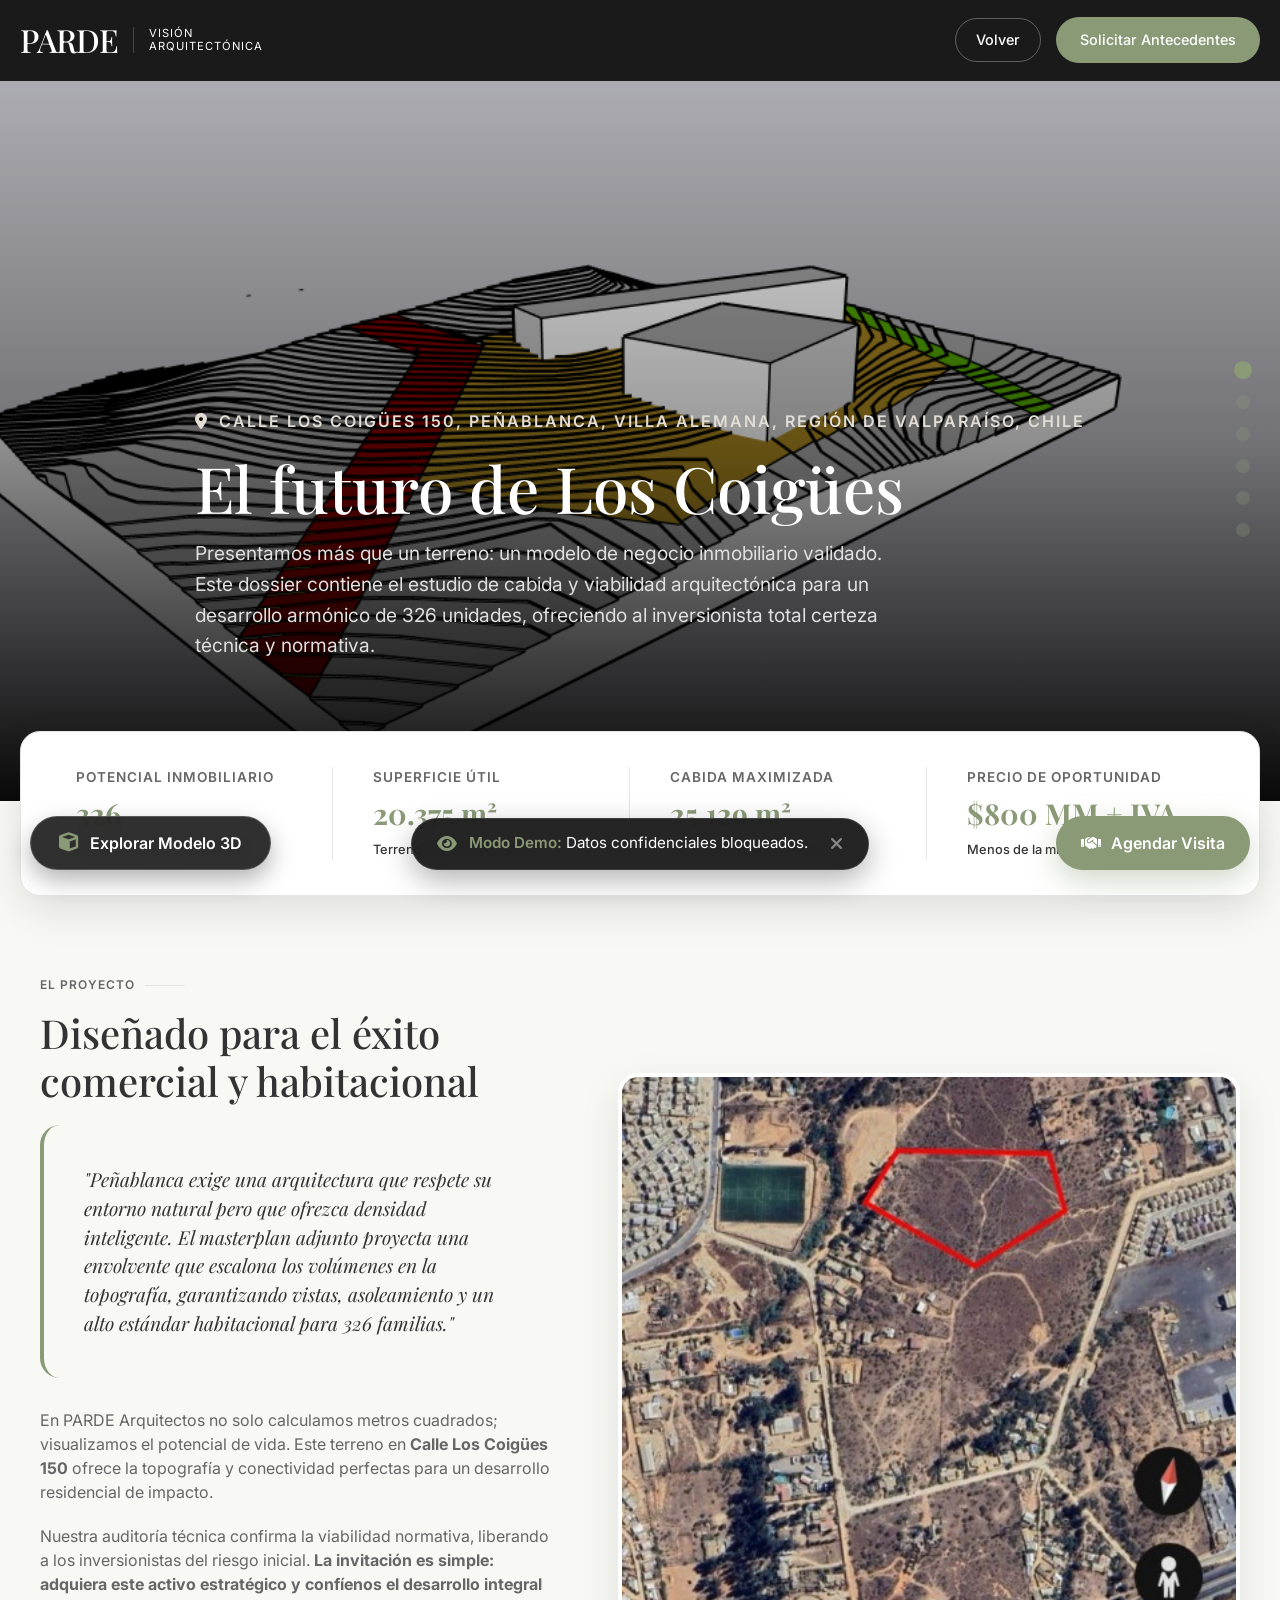
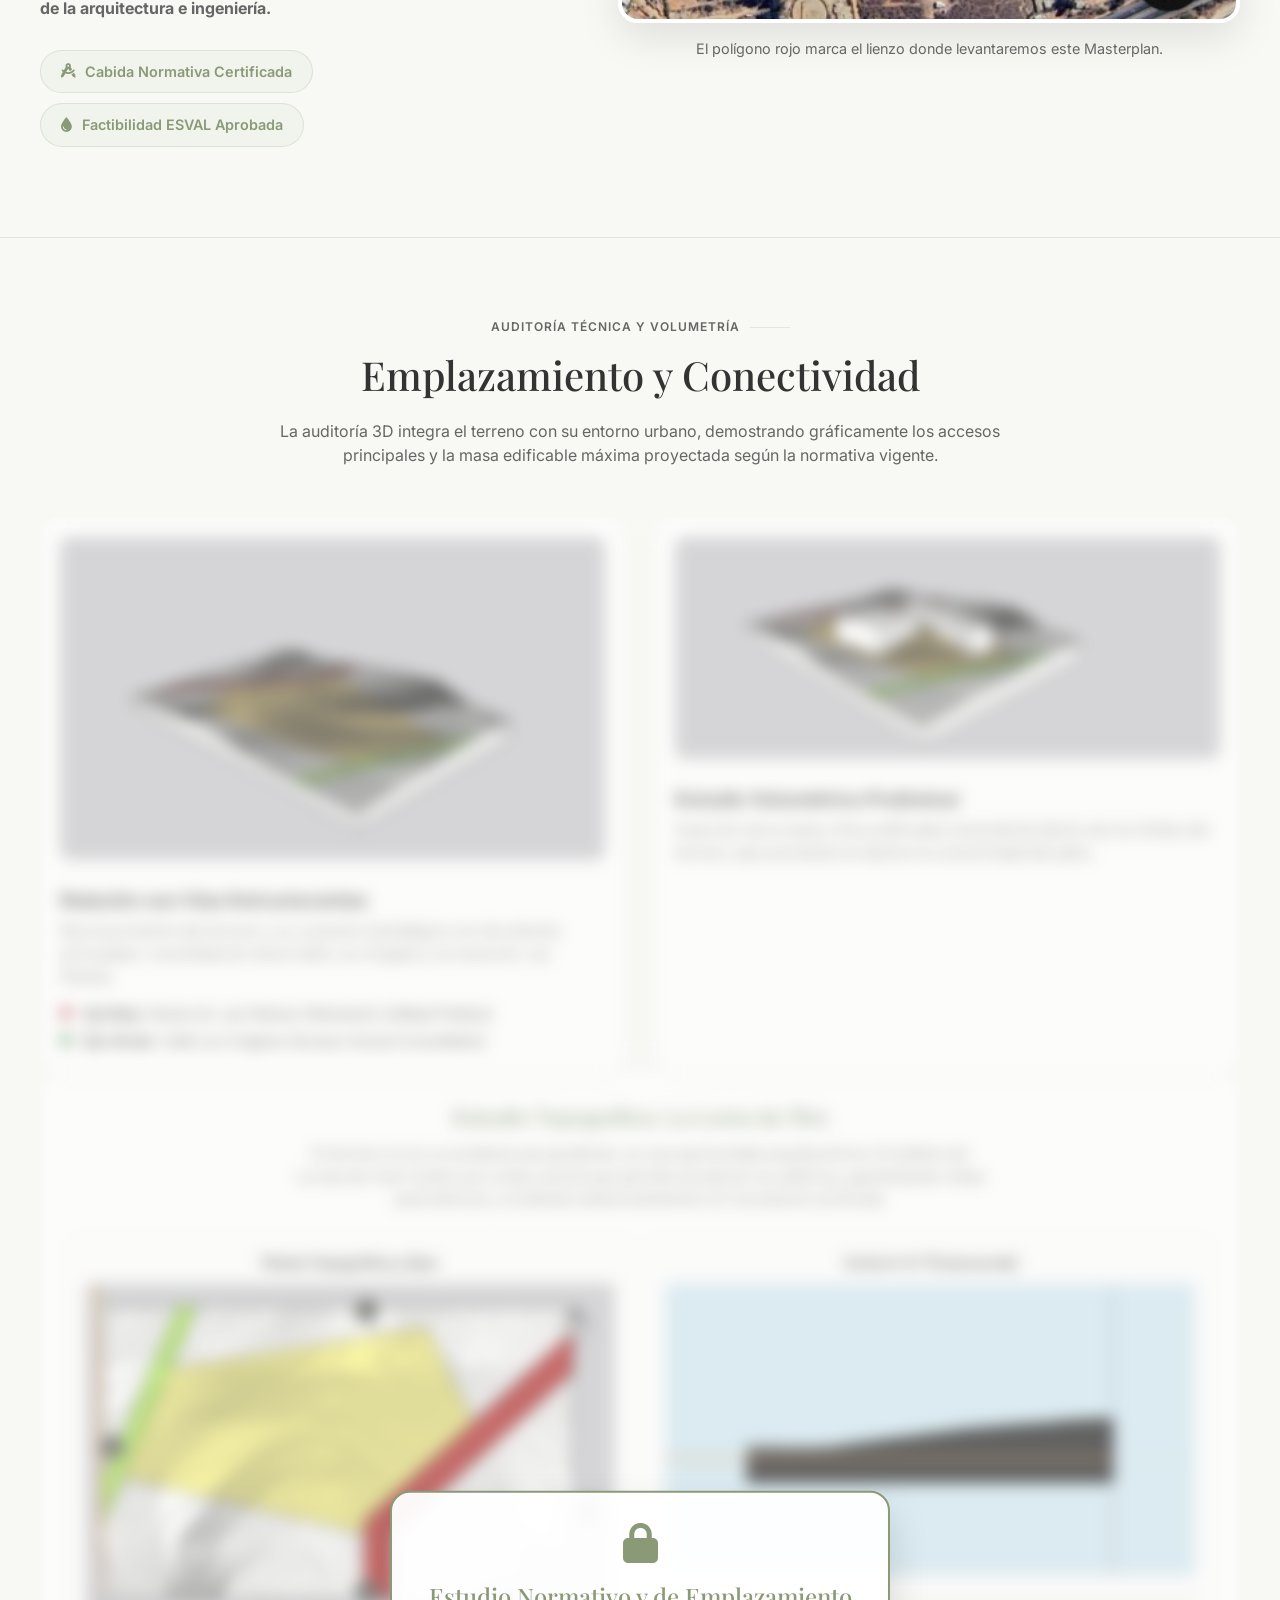
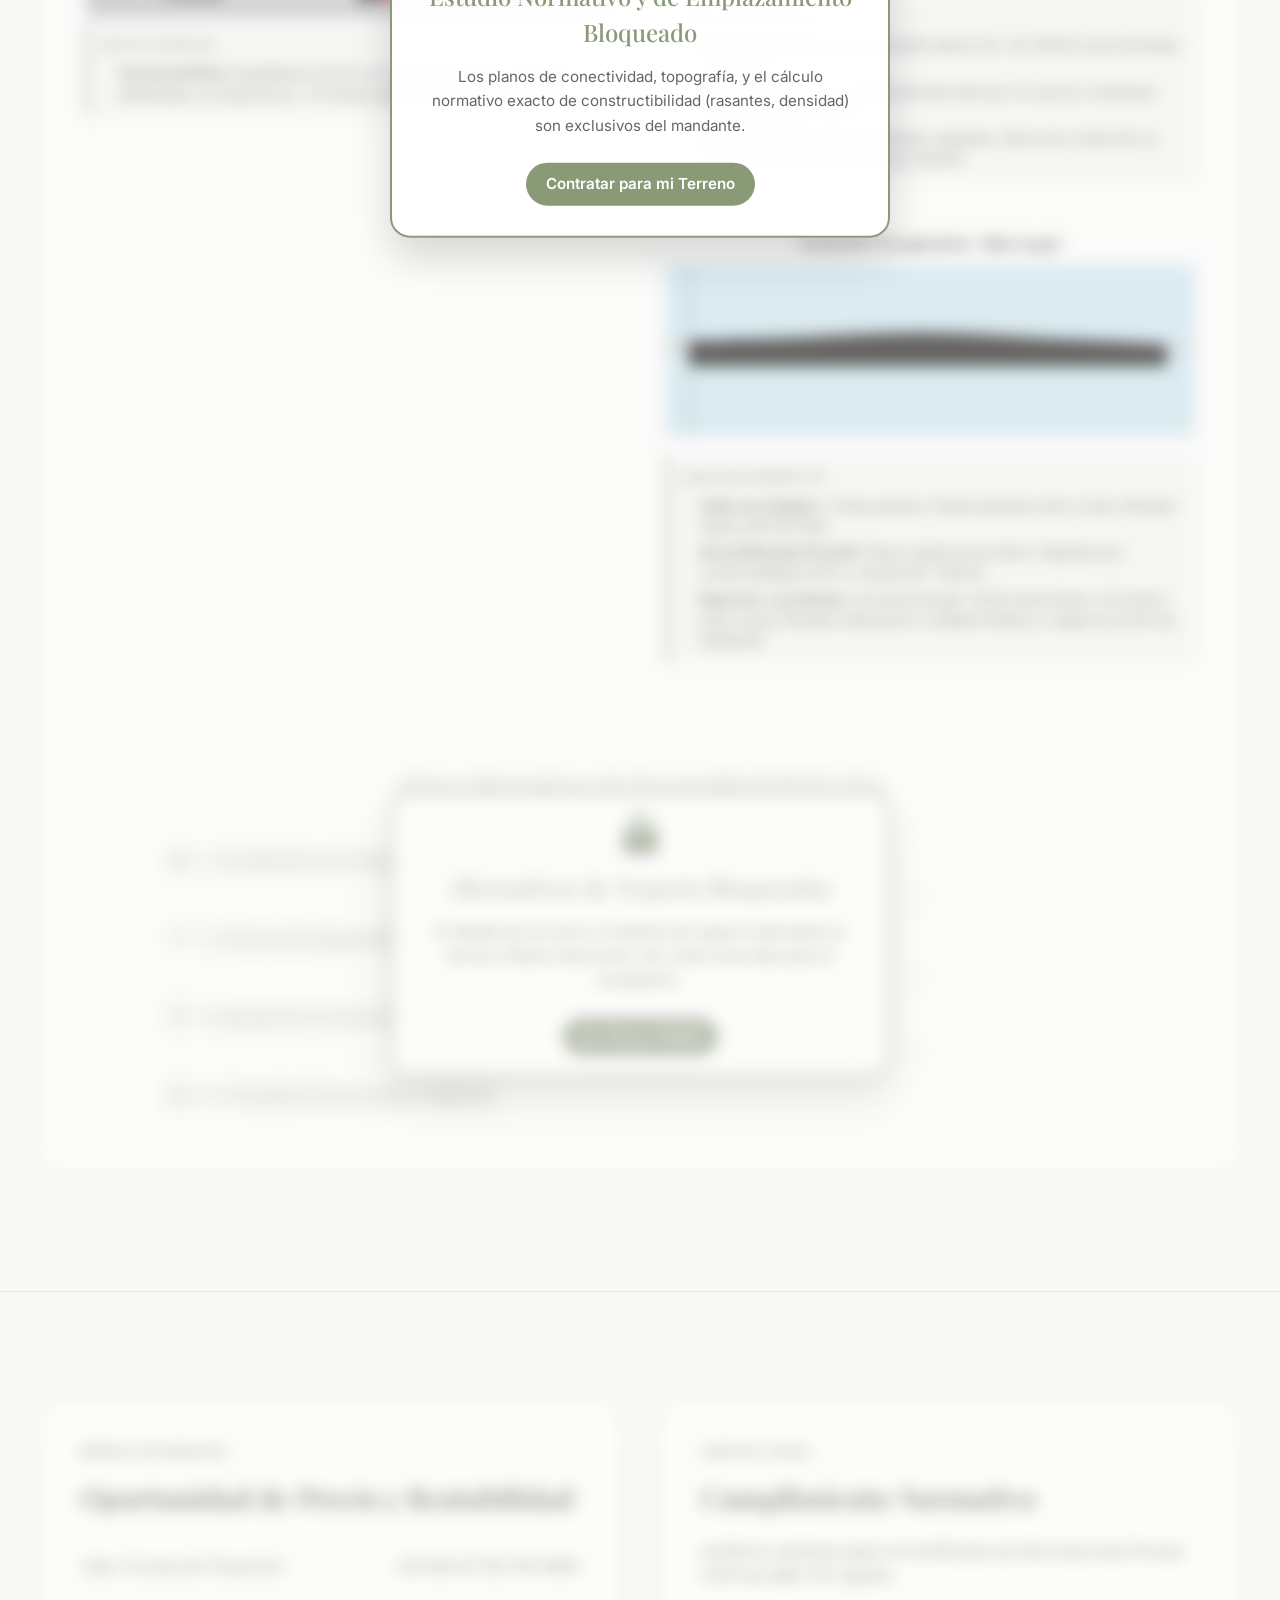
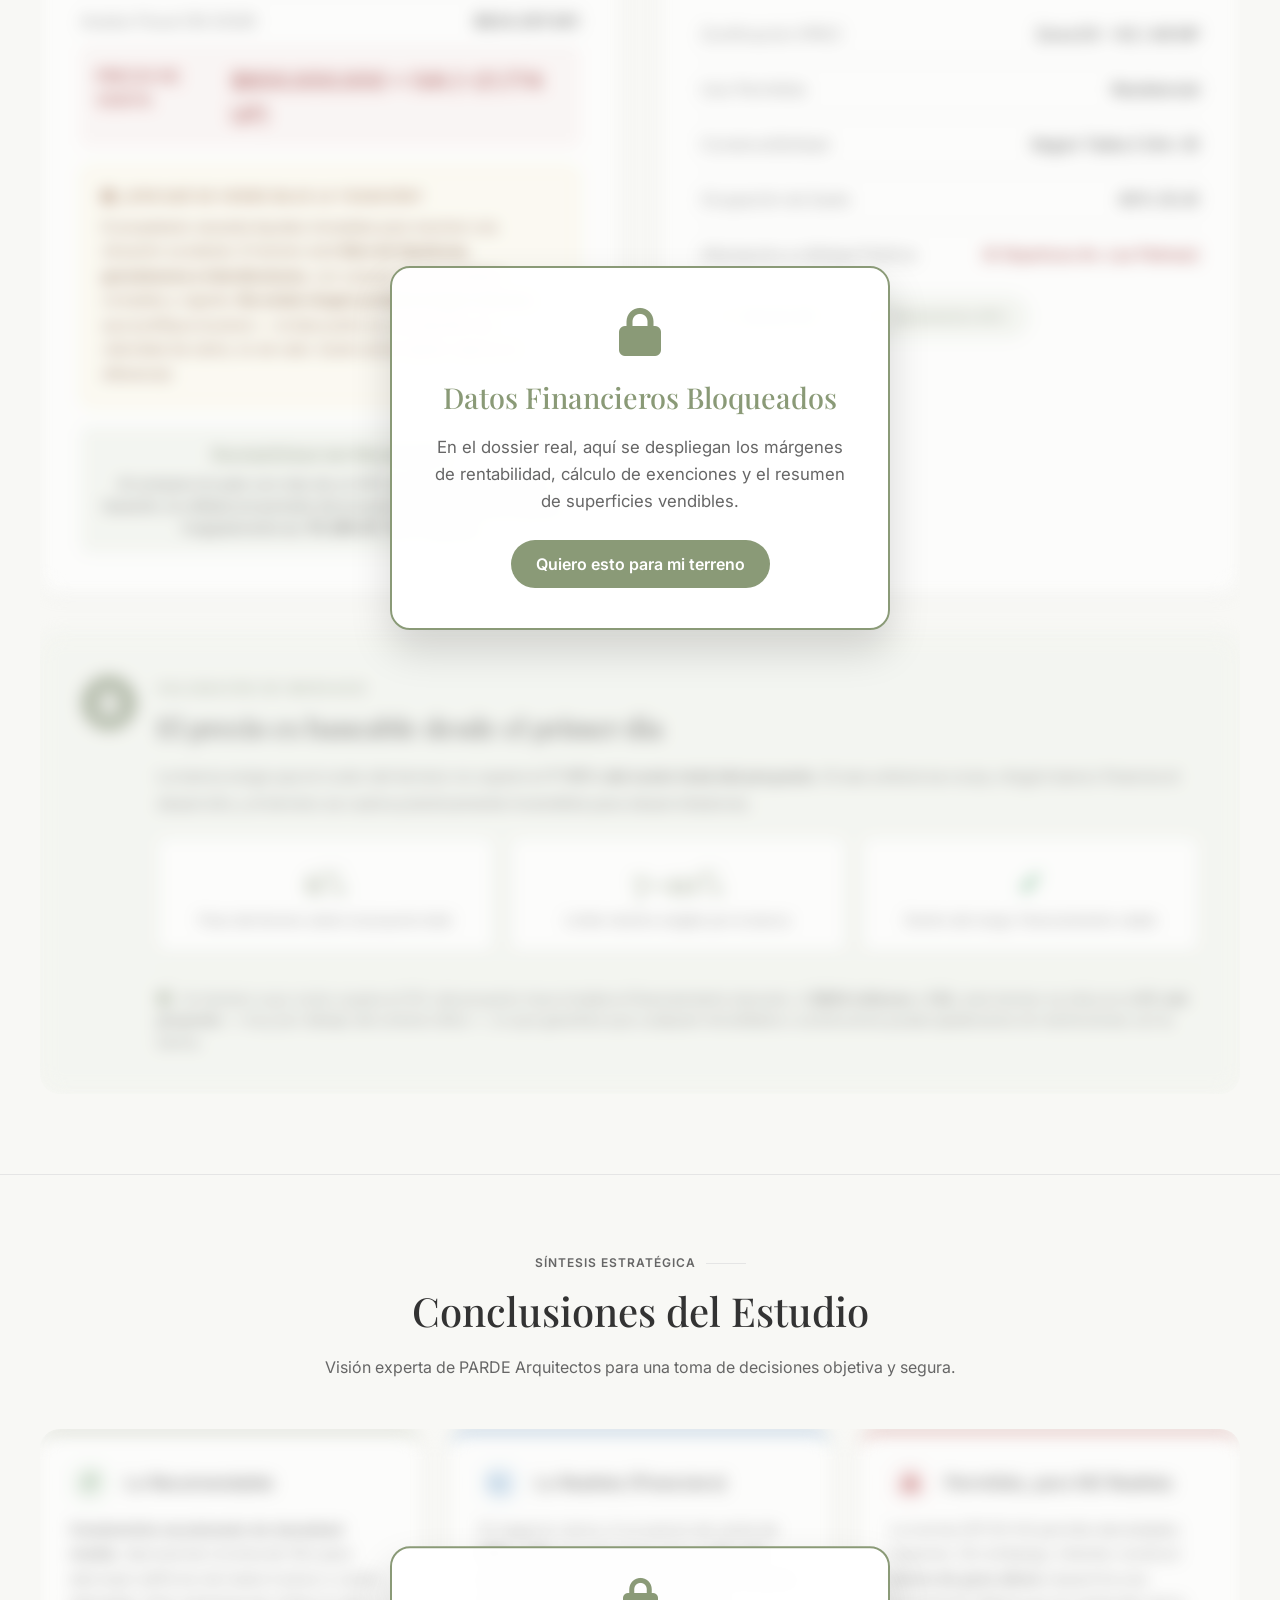
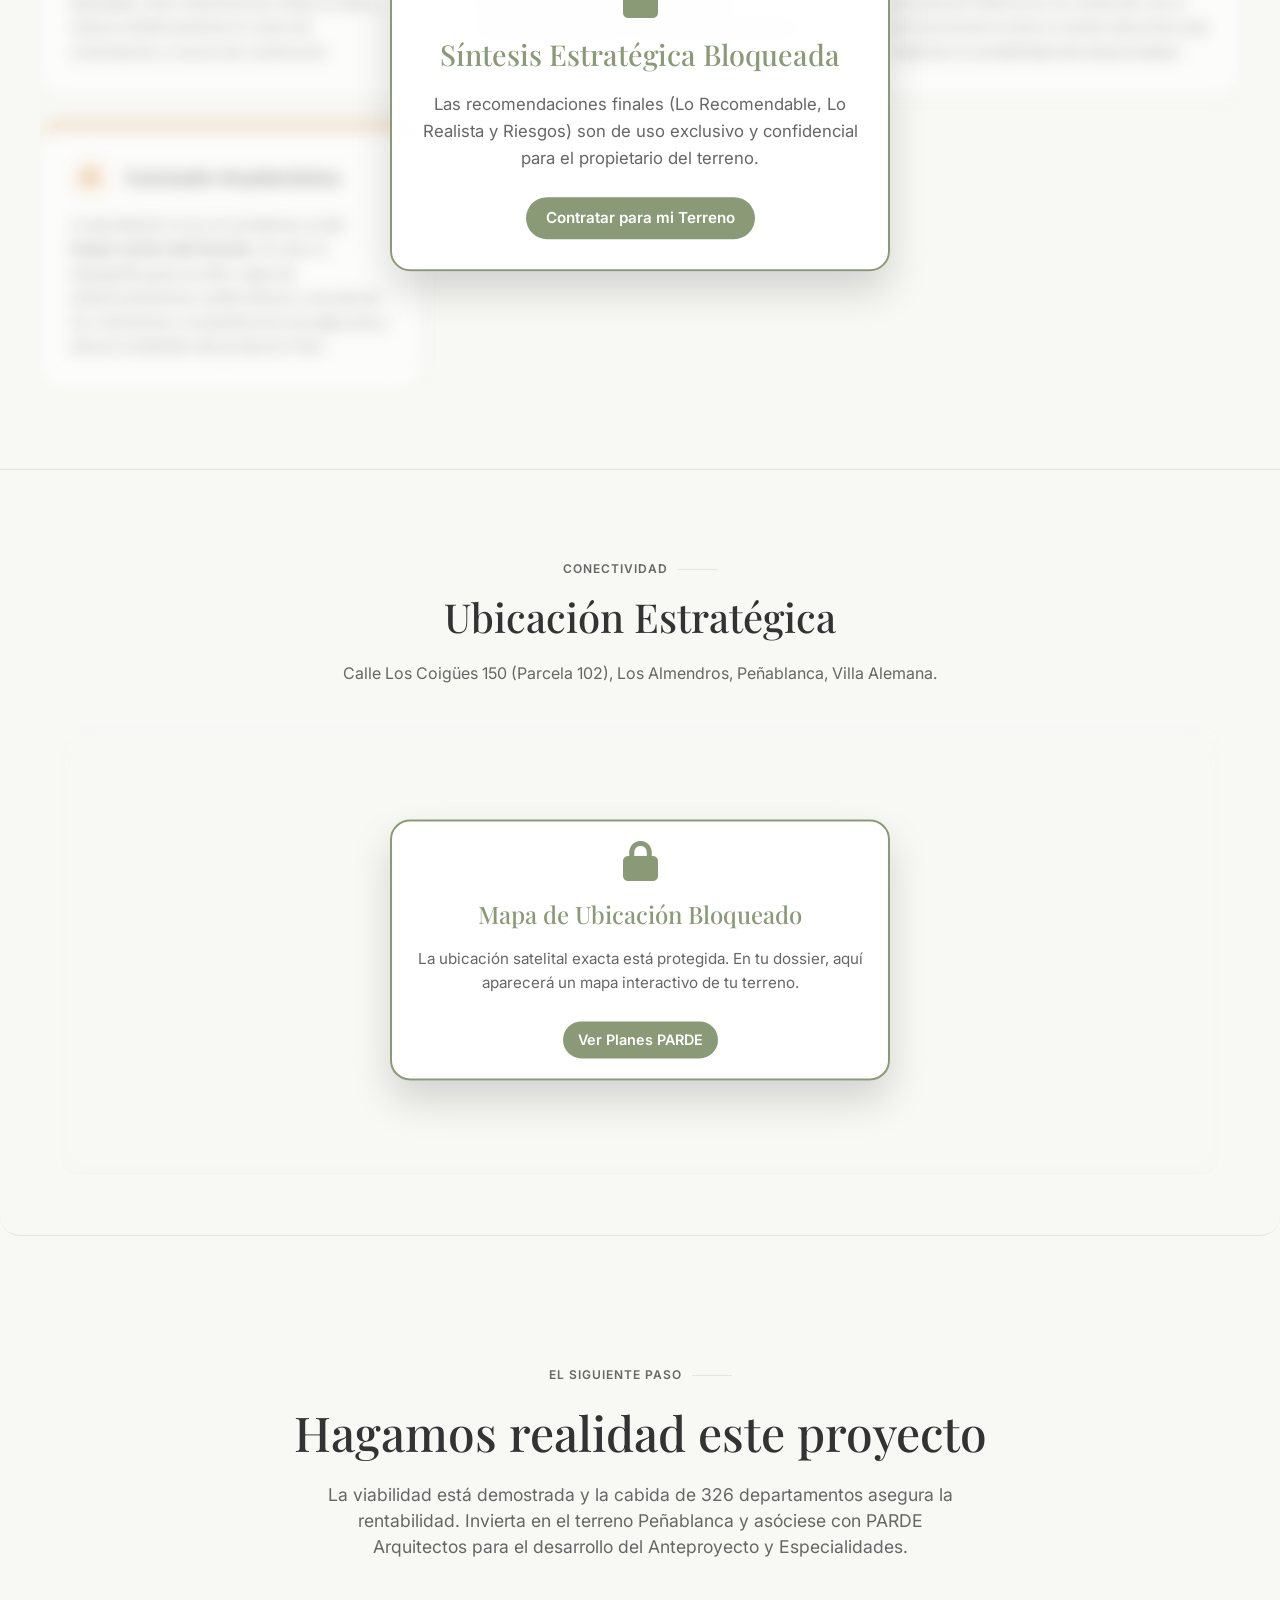
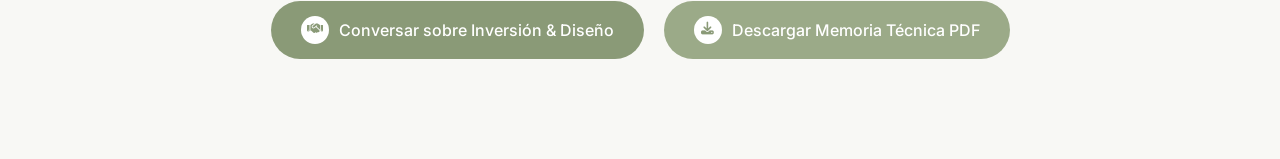
==== commit fd614ce5: "Add files via upload" ====
--- a/ejemplo_demo/3_Dossier_Web_Interactivo/dossier-penablanca.html
+++ b/ejemplo_demo/3_Dossier_Web_Interactivo/dossier-penablanca.html
@@ -252,7 +252,7 @@
             <img src="img/analisis_3d/Vista_2/2.2.2.png" alt="Visión Arquitectónica Peñablanca">
         </div>
         <div class="container">
-            <div class="property-location"><i class="fa-solid fa-gem"></i> Masterplan Peñablanca</div>
+            <div class="property-location" style="font-size: 1rem; color: #E2DDD5;"><i class="fa-solid fa-location-dot"></i> Calle Los Coigües 150, Peñablanca, Villa Alemana, Región de Valparaíso, Chile</div>
             <h1 class="property-title">El futuro de Los Coigües</h1>
             <p style="color: #e0e0e0; max-width: 700px; font-size: 1.2rem; line-height: 1.6; margin-bottom: 20px;">Presentamos más que un terreno: un modelo de negocio inmobiliario validado. Este dossier contiene el estudio de cabida y viabilidad arquitectónica para un desarrollo armónico de 326 unidades, ofreciendo al inversionista total certeza técnica y normativa.</p>
             
@@ -301,7 +301,7 @@
                     Nuestra auditoría técnica confirma la viabilidad normativa, liberando a los inversionistas del riesgo inicial. <strong>La invitación es simple: adquiera este activo estratégico y confíenos el desarrollo integral de la arquitectura e ingeniería.</strong>
                 </p>
                 <div>
-                    <div class="cert-badge"><i class="fa-solid fa-compass-drafting"></i> Proyecto Llave en Mano Disponible</div>
+                    <div class="cert-badge"><i class="fa-solid fa-compass-drafting"></i> Cabida Normativa Certificada</div>
                     <div class="cert-badge"><i class="fa-solid fa-droplet"></i> Factibilidad ESVAL Aprobada</div>
                 </div>
             </div>
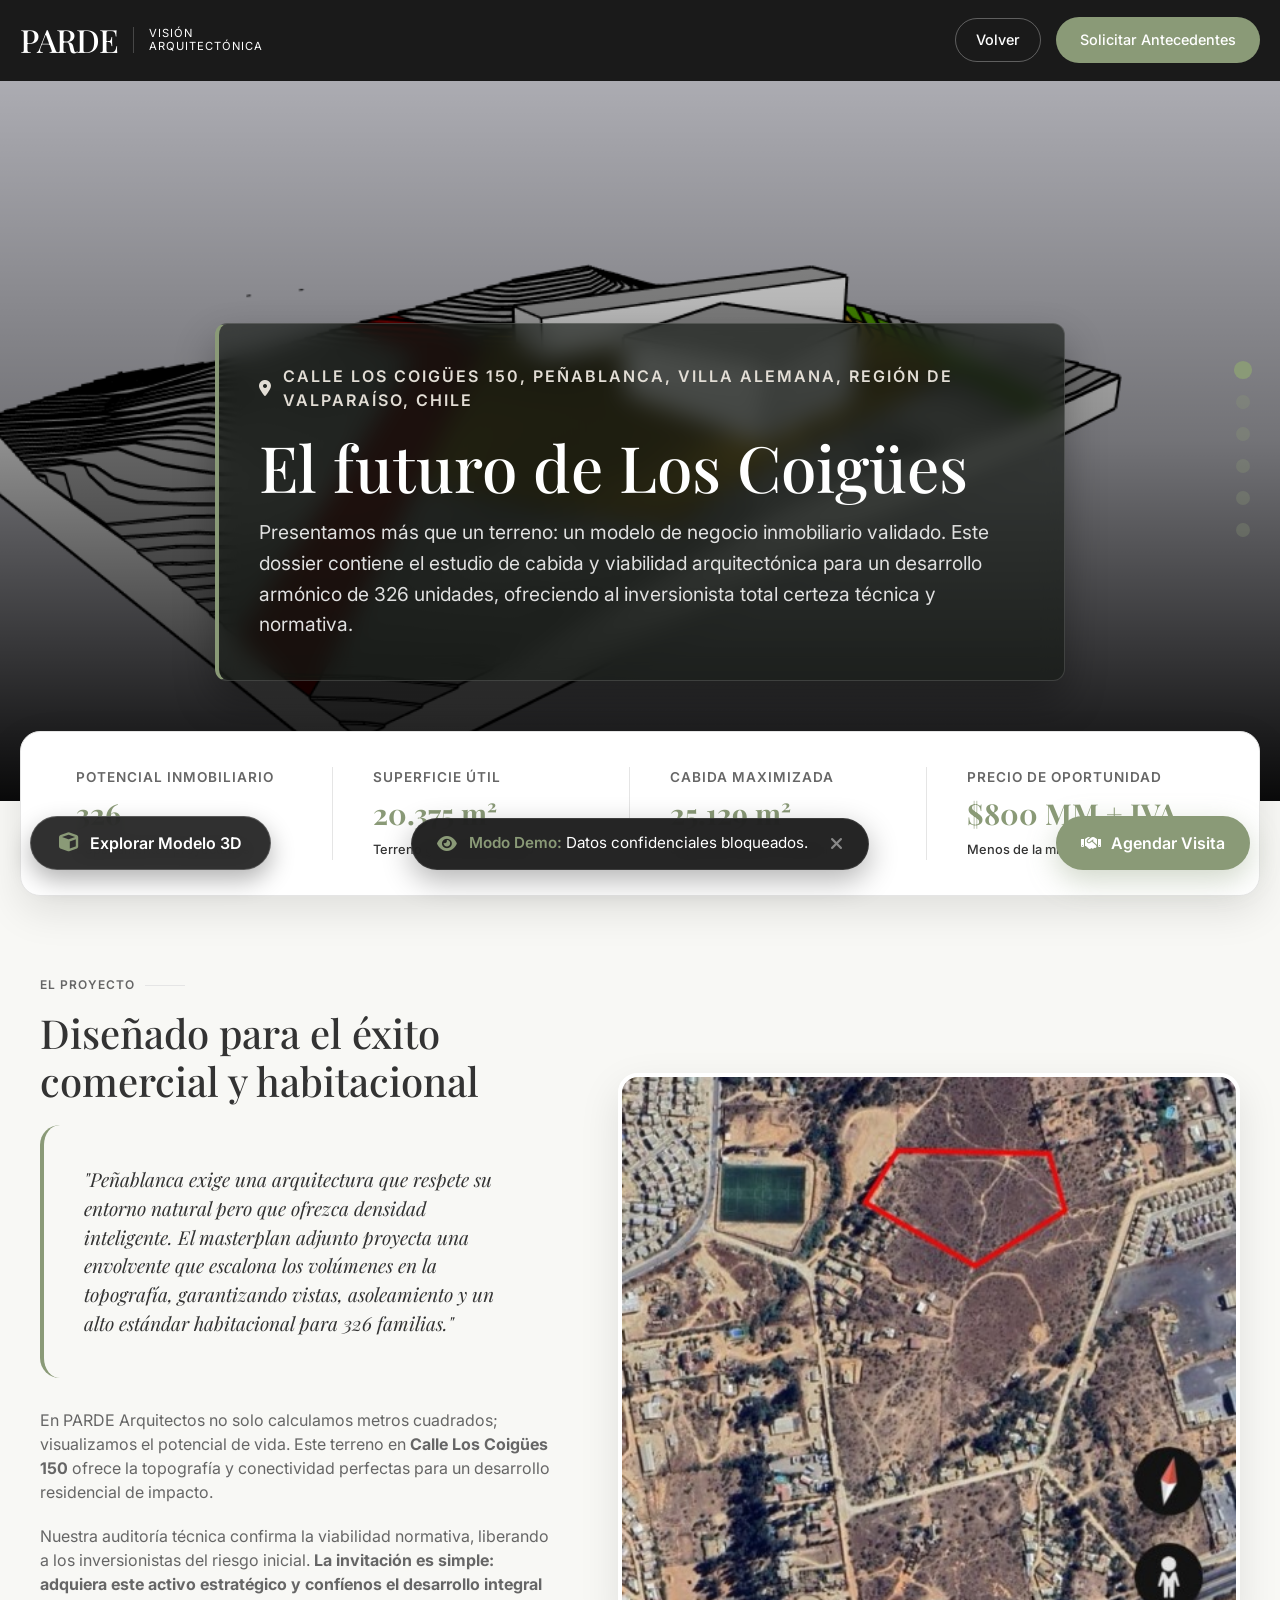
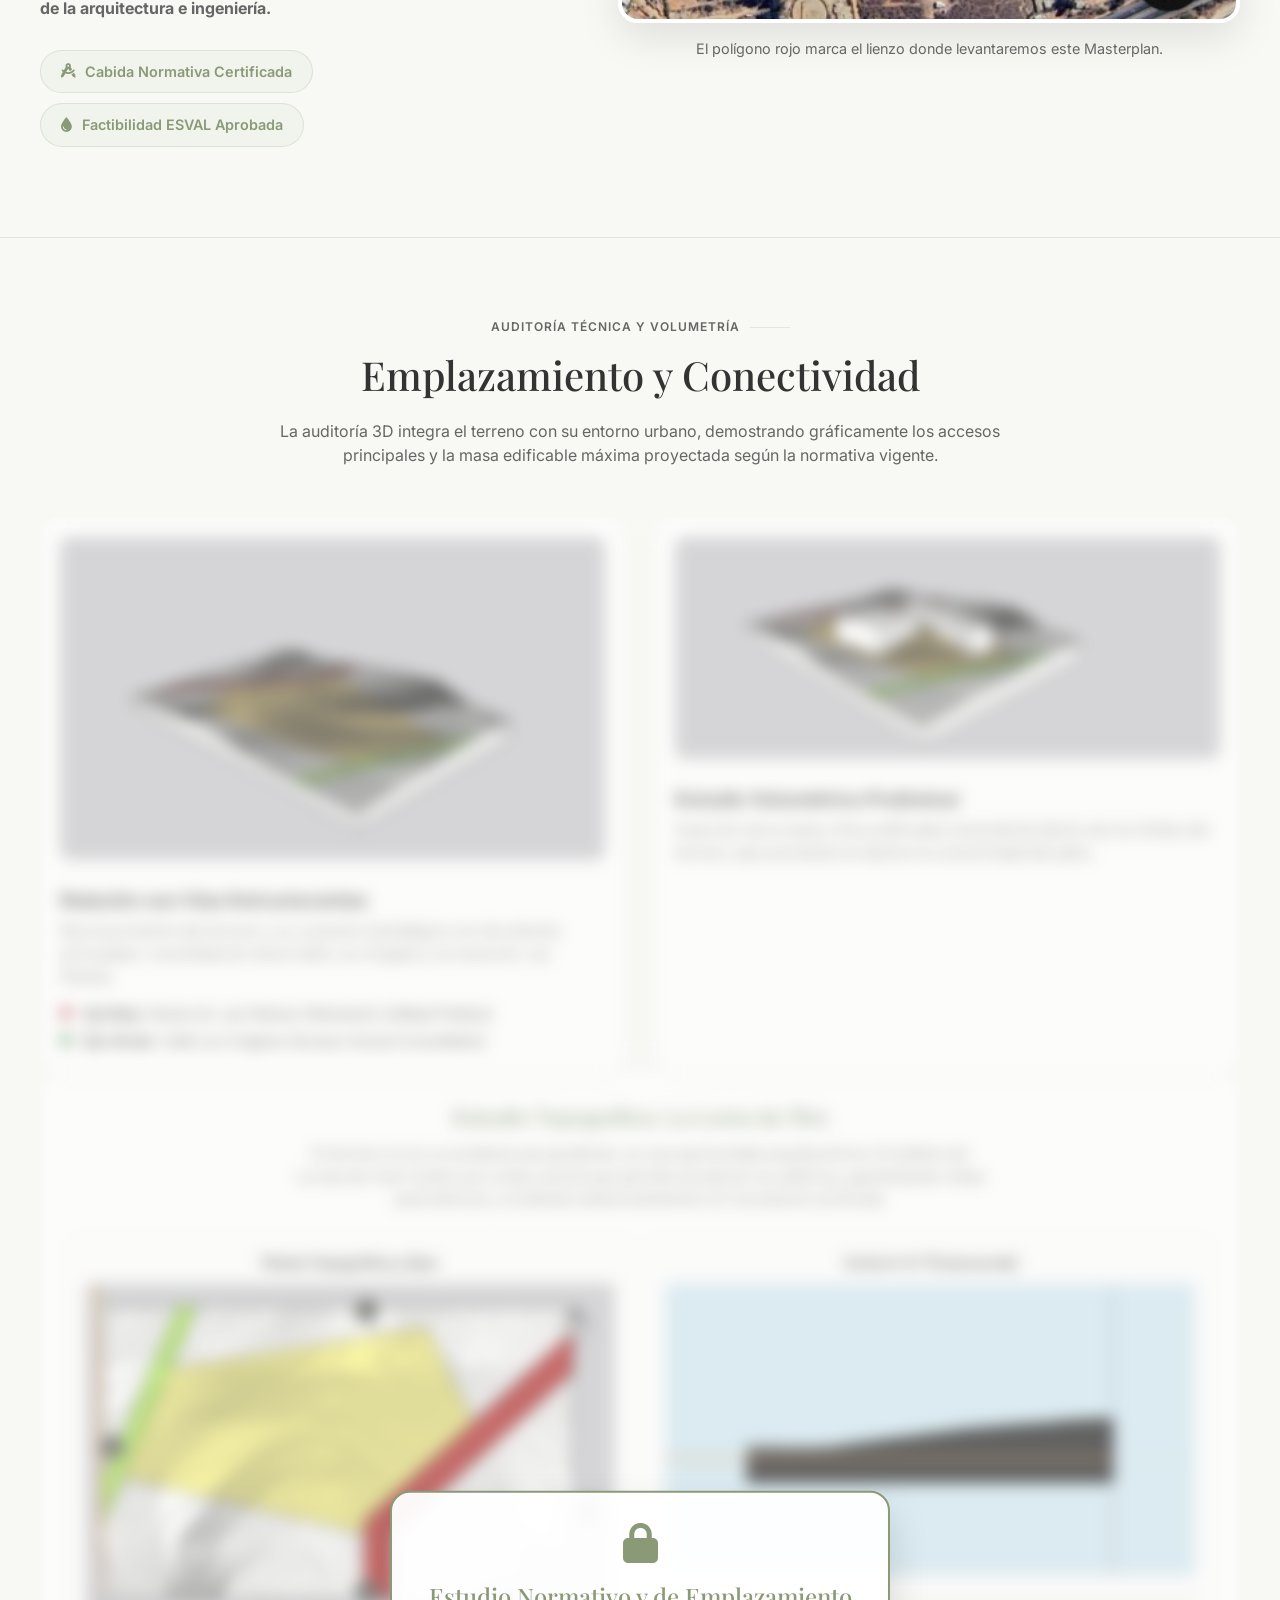
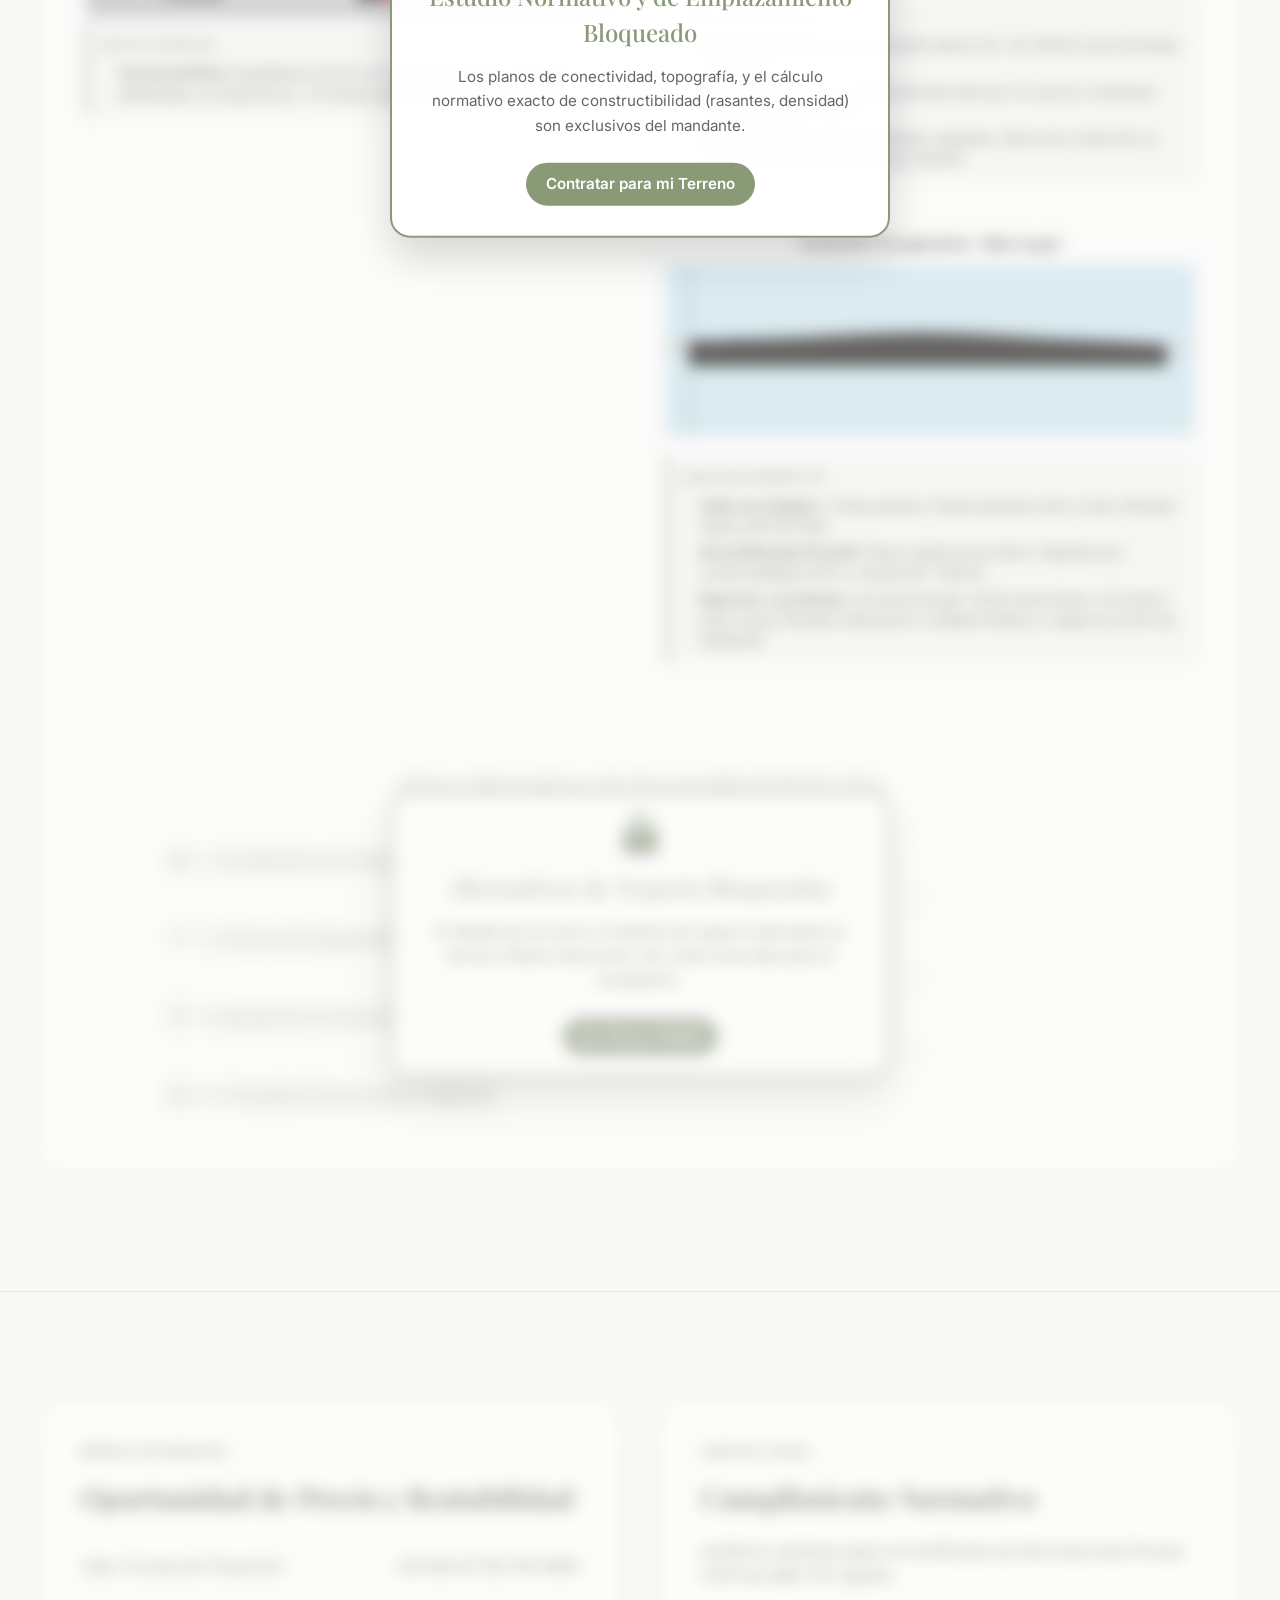
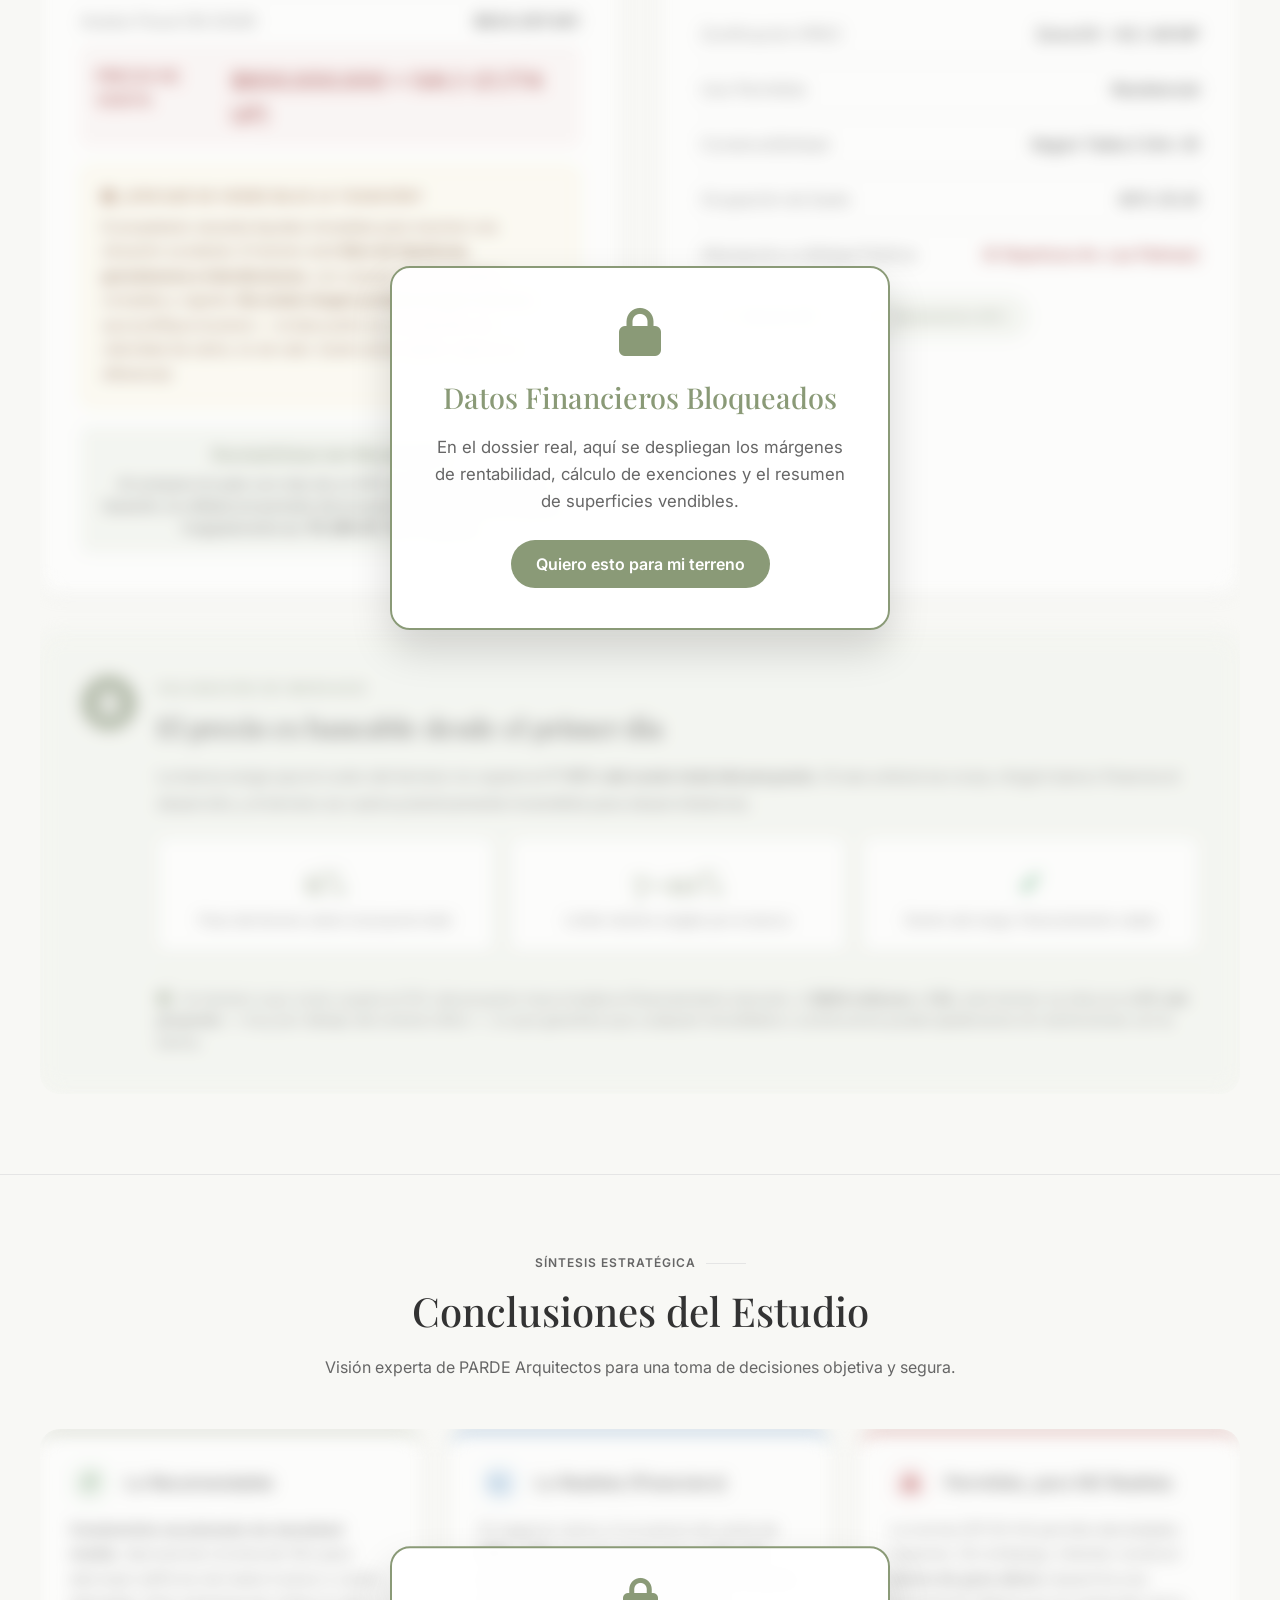
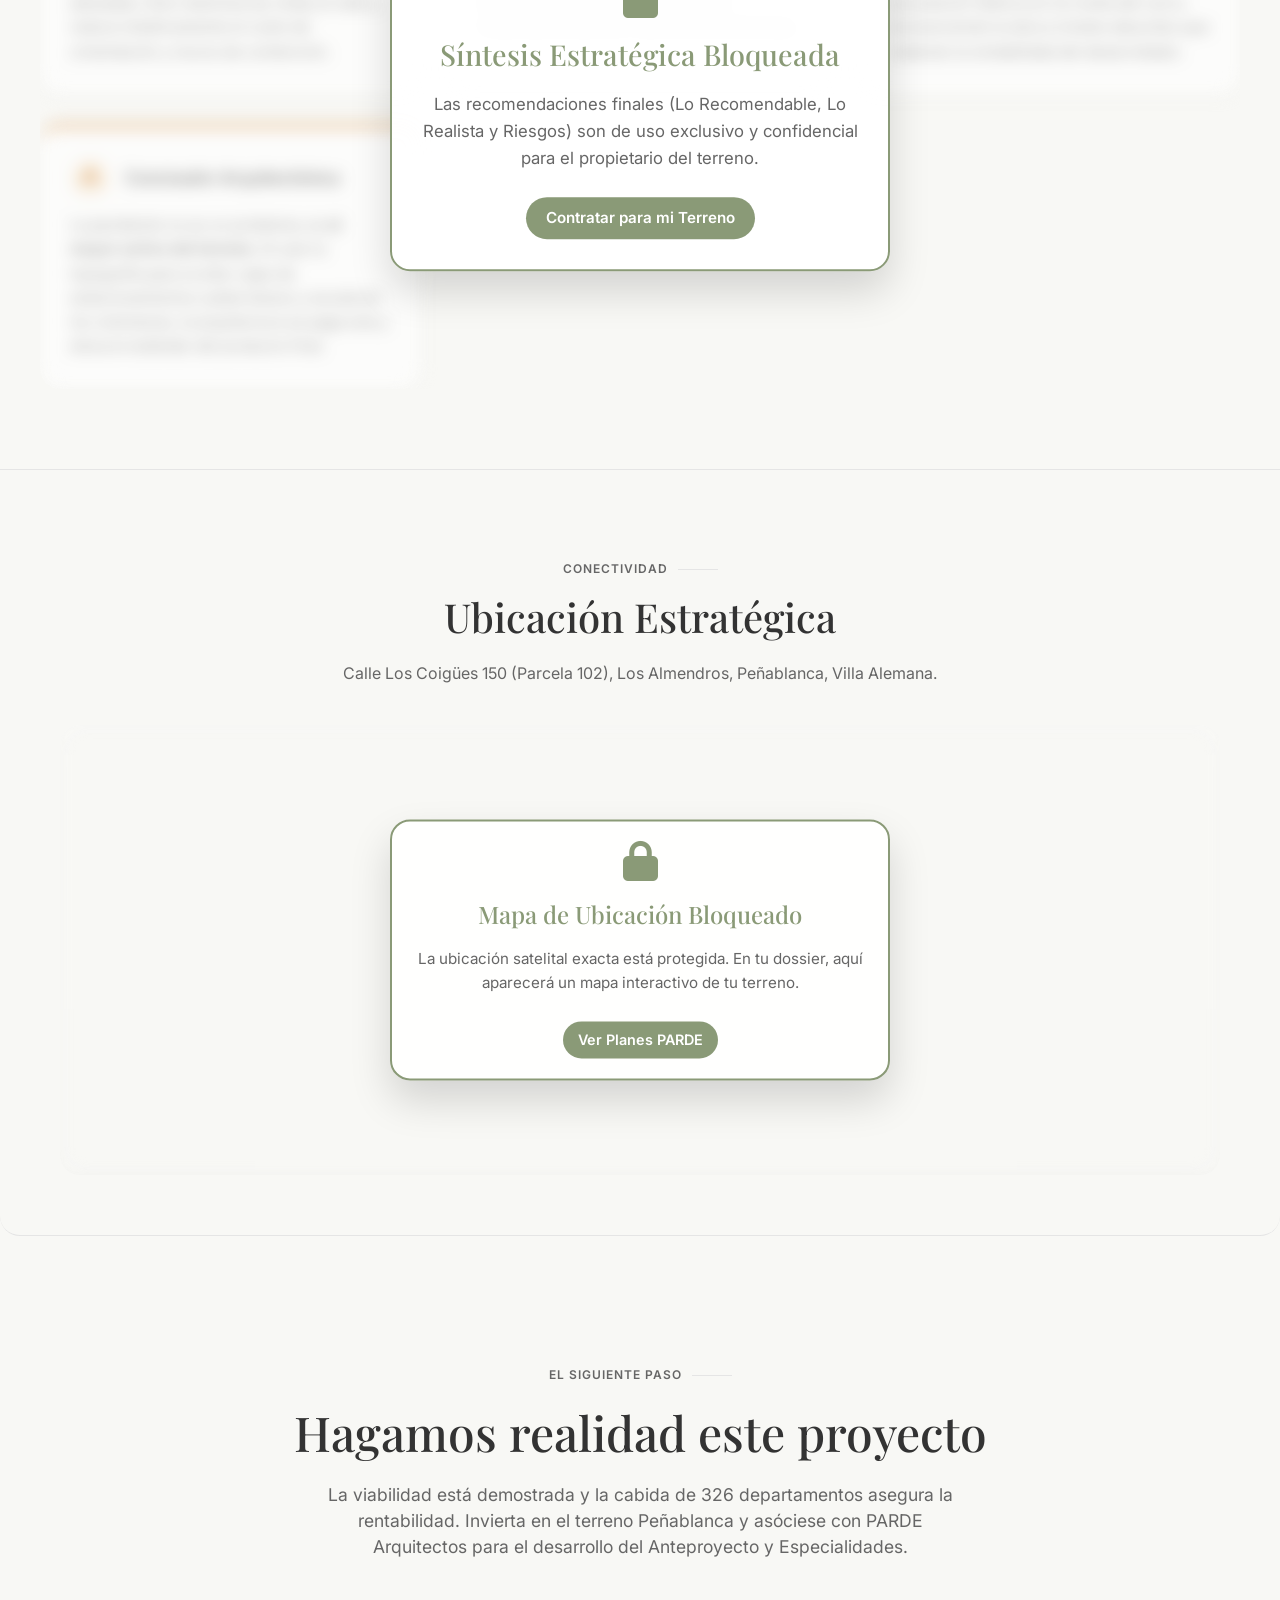
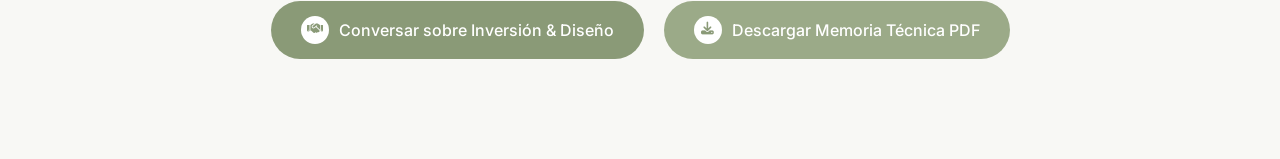
==== commit 210acd91: "Add files via upload" ====
--- a/ejemplo_demo/3_Dossier_Web_Interactivo/dossier-penablanca.html
+++ b/ejemplo_demo/3_Dossier_Web_Interactivo/dossier-penablanca.html
@@ -252,11 +252,13 @@
             <img src="img/analisis_3d/Vista_2/2.2.2.png" alt="Visión Arquitectónica Peñablanca">
         </div>
         <div class="container">
-            <div class="property-location" style="font-size: 1rem; color: #E2DDD5;"><i class="fa-solid fa-location-dot"></i> Calle Los Coigües 150, Peñablanca, Villa Alemana, Región de Valparaíso, Chile</div>
+            <div class="hero-glass-panel" style="background: rgba(20, 25, 20, 0.65); backdrop-filter: blur(12px); -webkit-backdrop-filter: blur(12px); padding: 40px; border-radius: 12px; border: 1px solid rgba(255, 255, 255, 0.15); max-width: 850px; box-shadow: 0 20px 40px rgba(0,0,0,0.3); border-left: 4px solid #8A9A77;">
+<div class="property-location" style="font-size: 1rem; color: #E2DDD5;"><i class="fa-solid fa-location-dot"></i> Calle Los Coigües 150, Peñablanca, Villa Alemana, Región de Valparaíso, Chile</div>
             <h1 class="property-title">El futuro de Los Coigües</h1>
-            <p style="color: #e0e0e0; max-width: 700px; font-size: 1.2rem; line-height: 1.6; margin-bottom: 20px;">Presentamos más que un terreno: un modelo de negocio inmobiliario validado. Este dossier contiene el estudio de cabida y viabilidad arquitectónica para un desarrollo armónico de 326 unidades, ofreciendo al inversionista total certeza técnica y normativa.</p>
+            <p style="color: #e0e0e0;  font-size: 1.2rem; line-height: 1.6; margin-bottom: 0;">Presentamos más que un terreno: un modelo de negocio inmobiliario validado. Este dossier contiene el estudio de cabida y viabilidad arquitectónica para un desarrollo armónico de 326 unidades, ofreciendo al inversionista total certeza técnica y normativa.</p>
             
         </div>
+</div>
     </section>
 
     <!-- Key Metrics -->
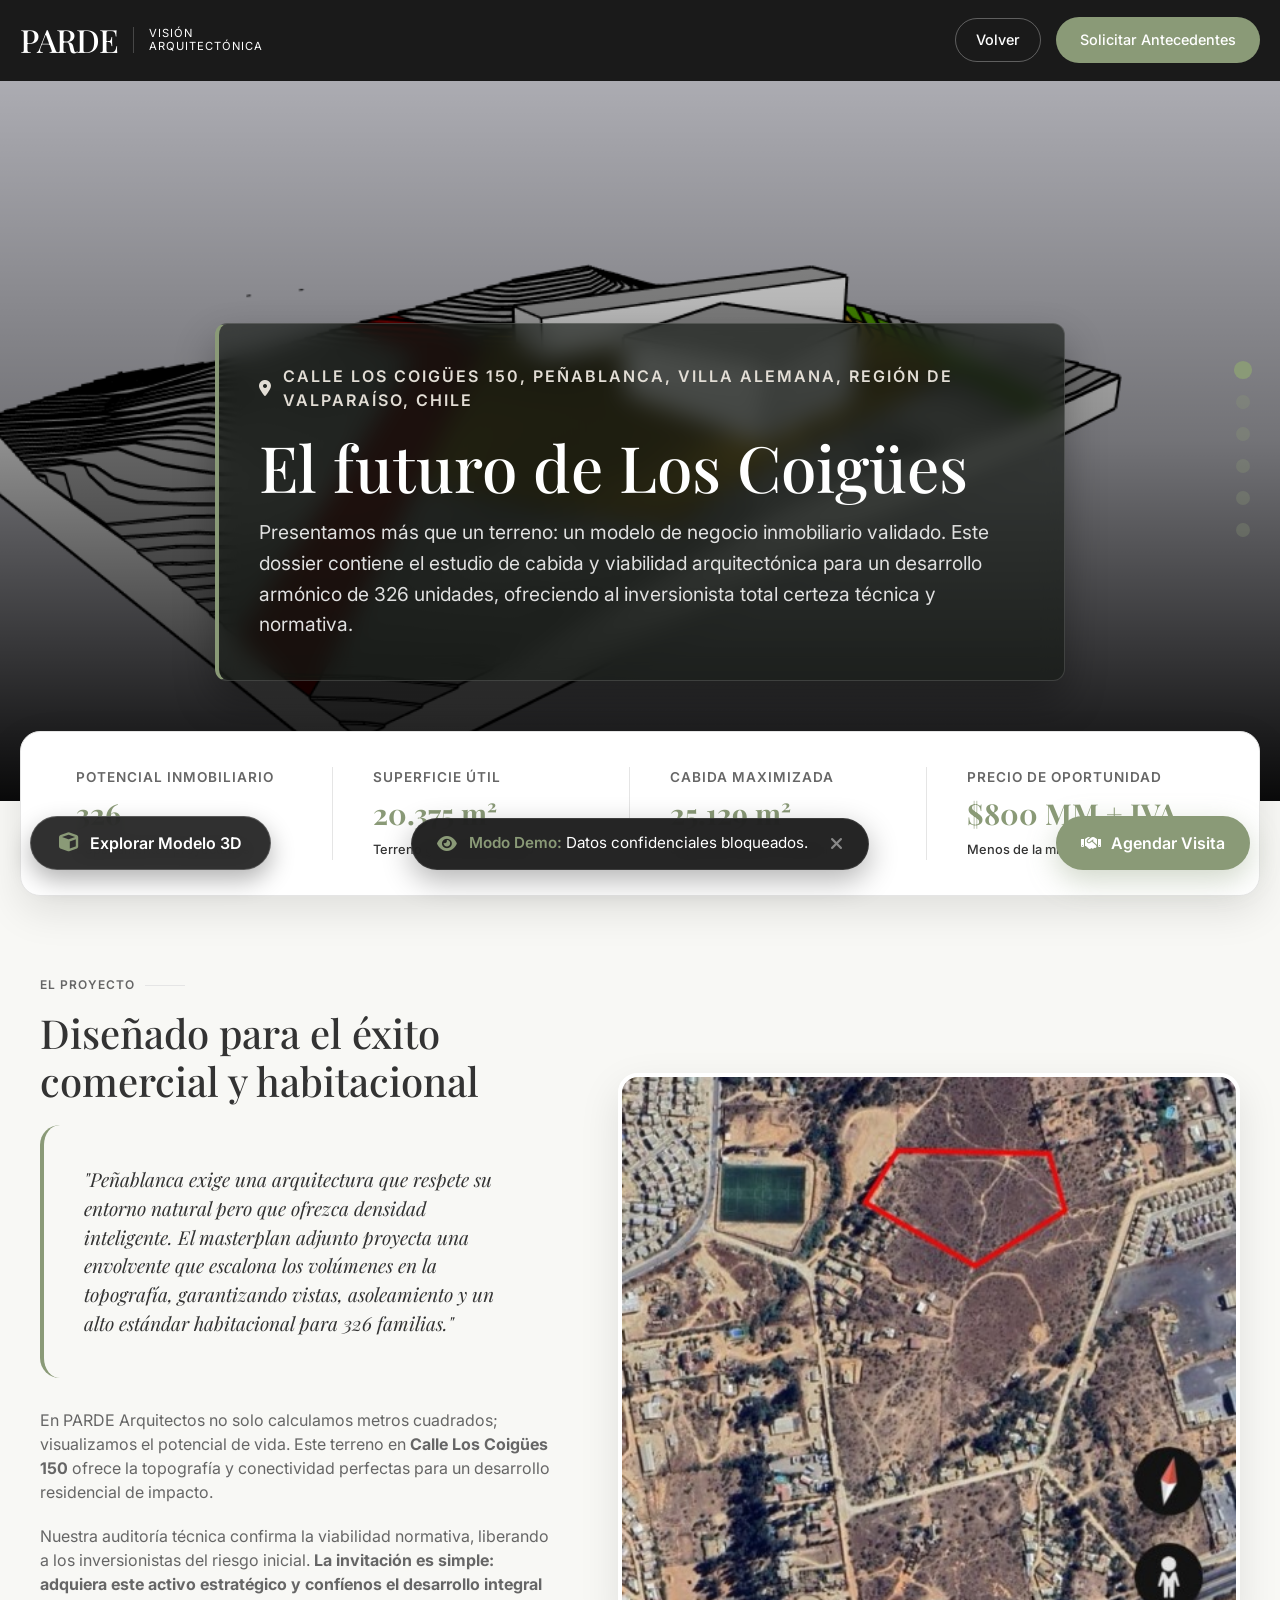
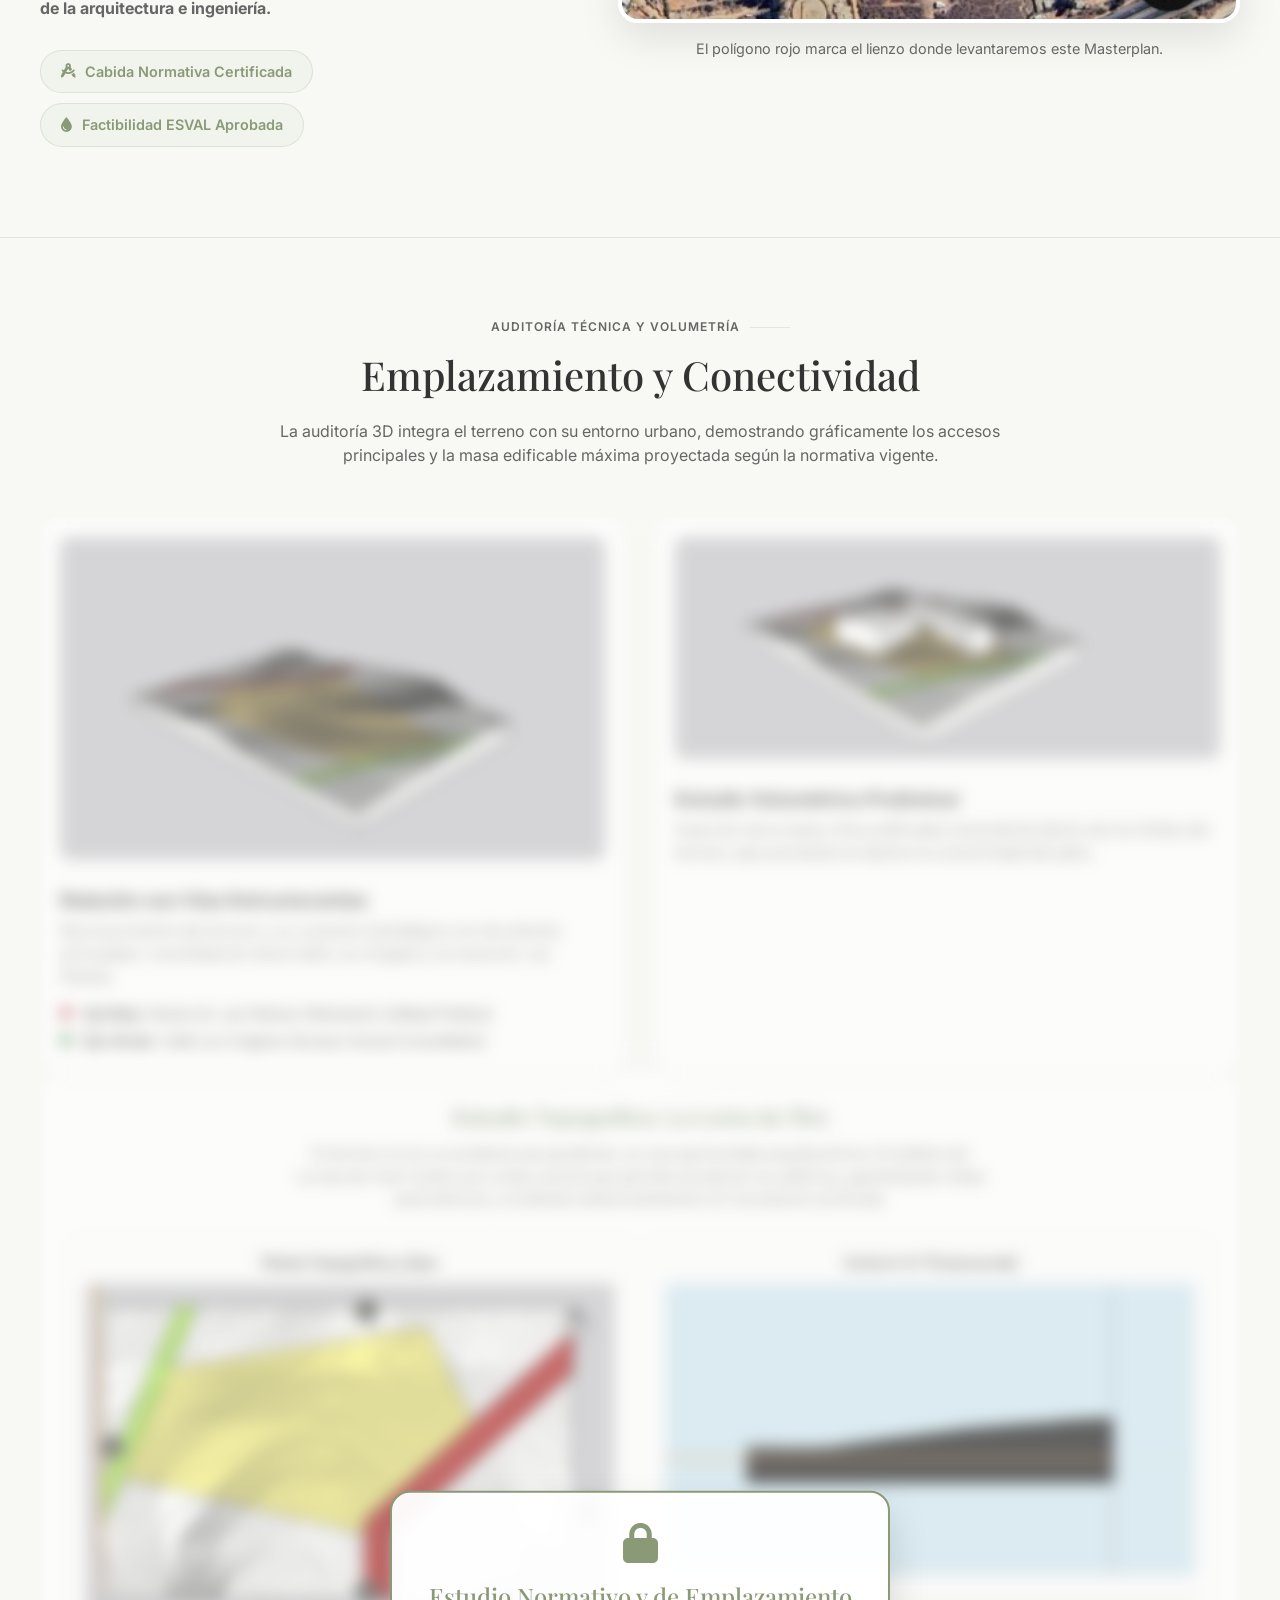
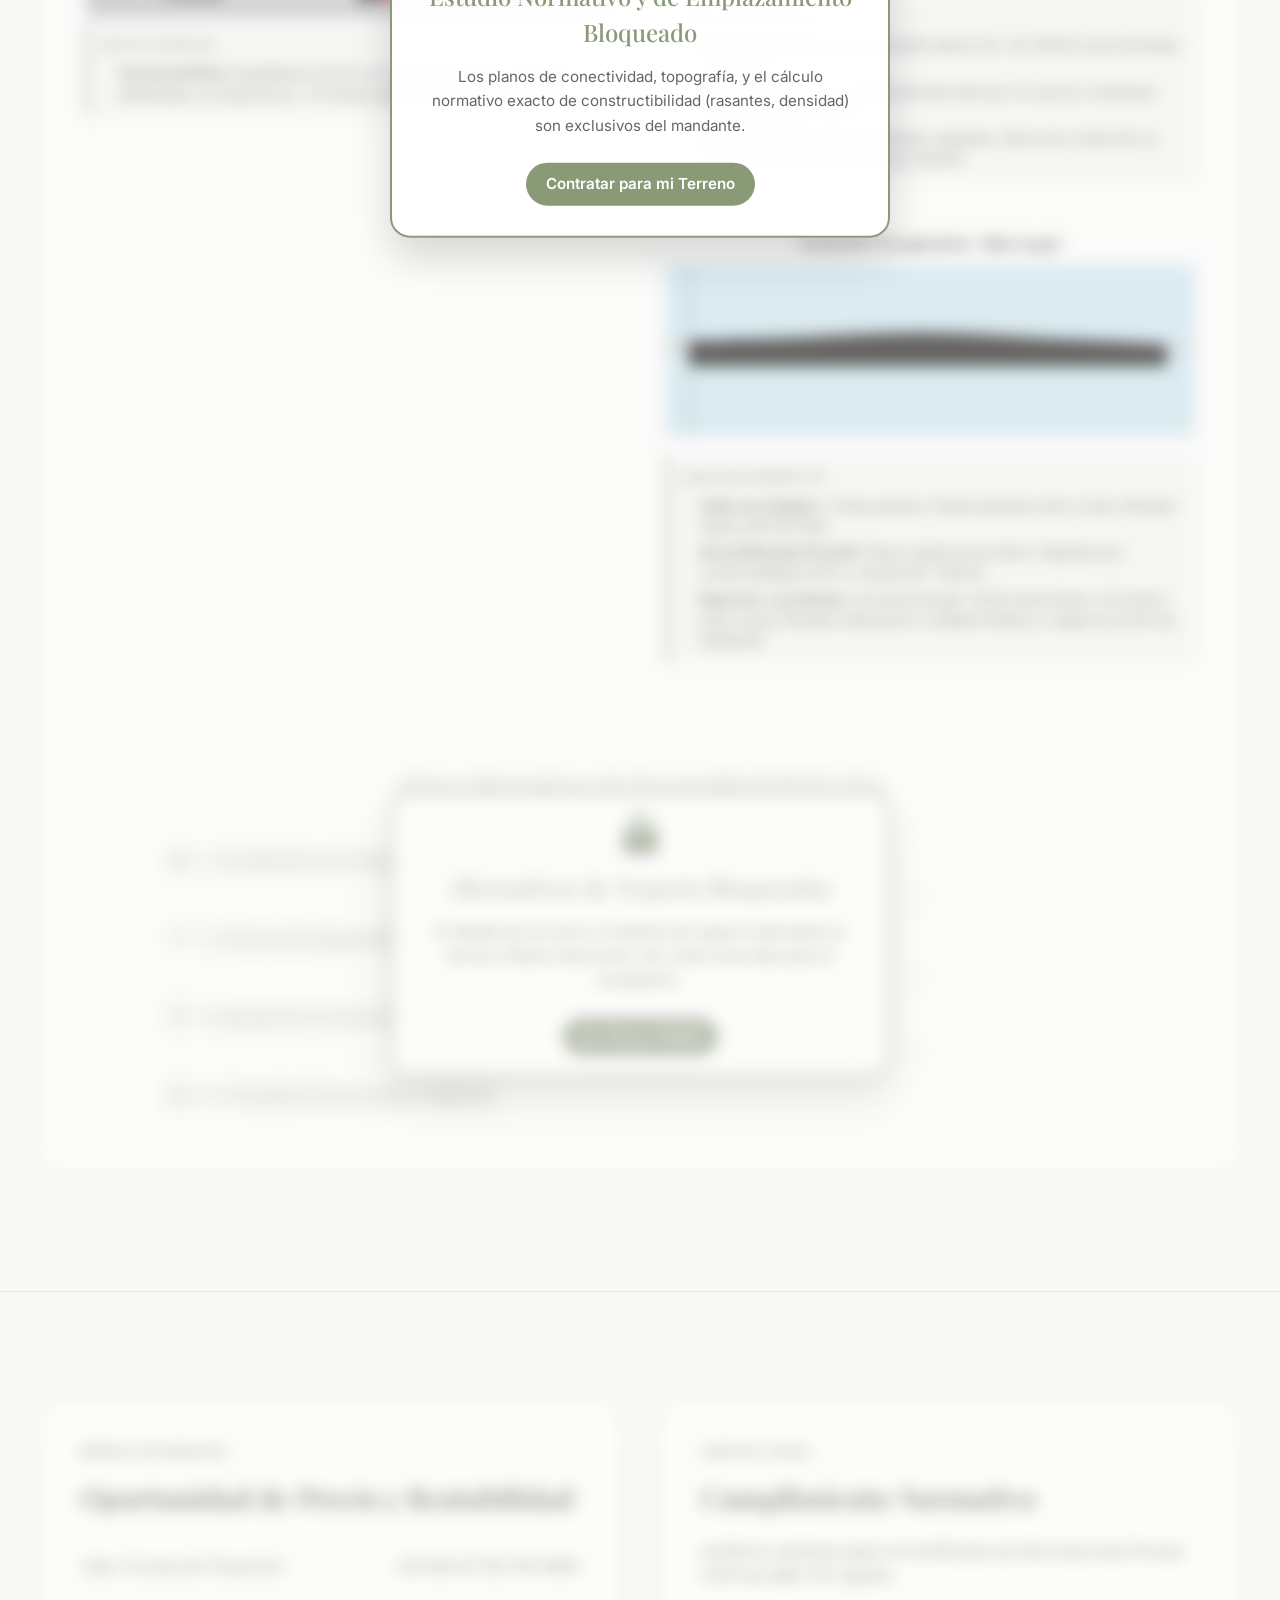
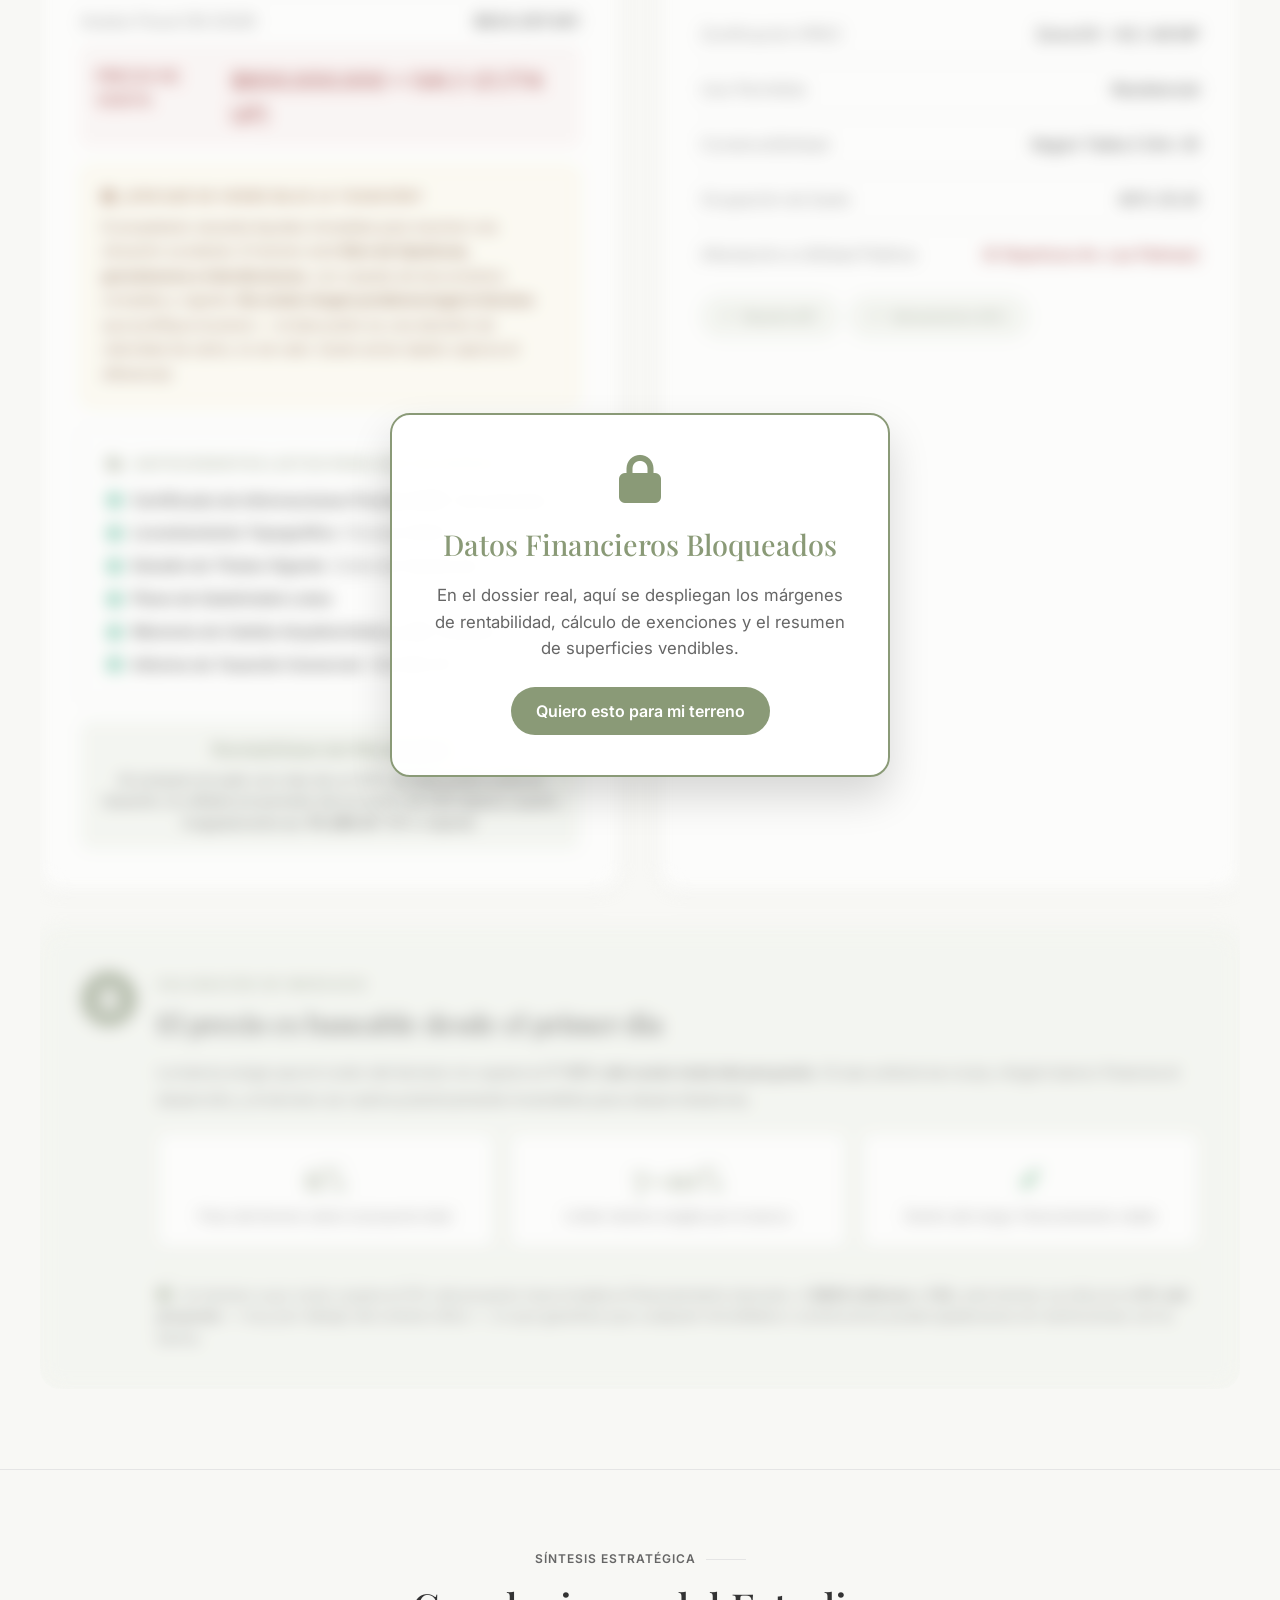
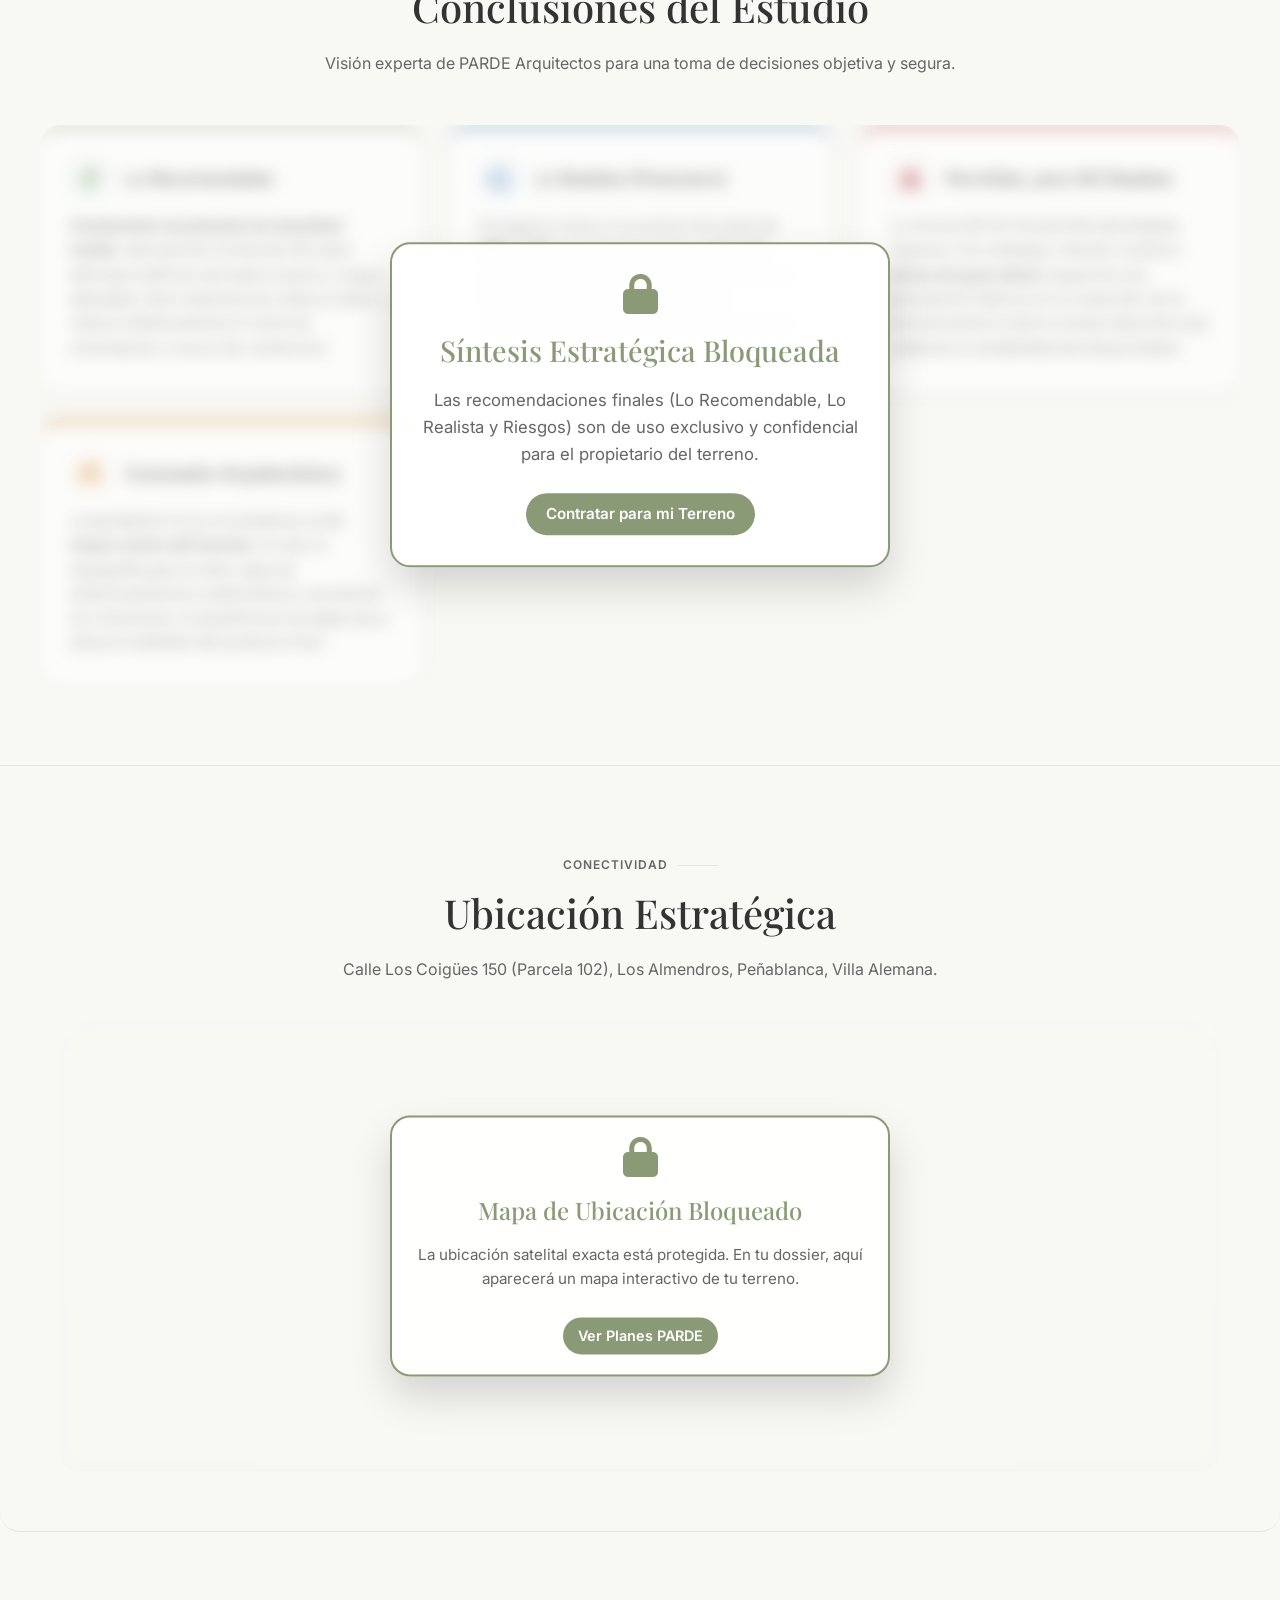
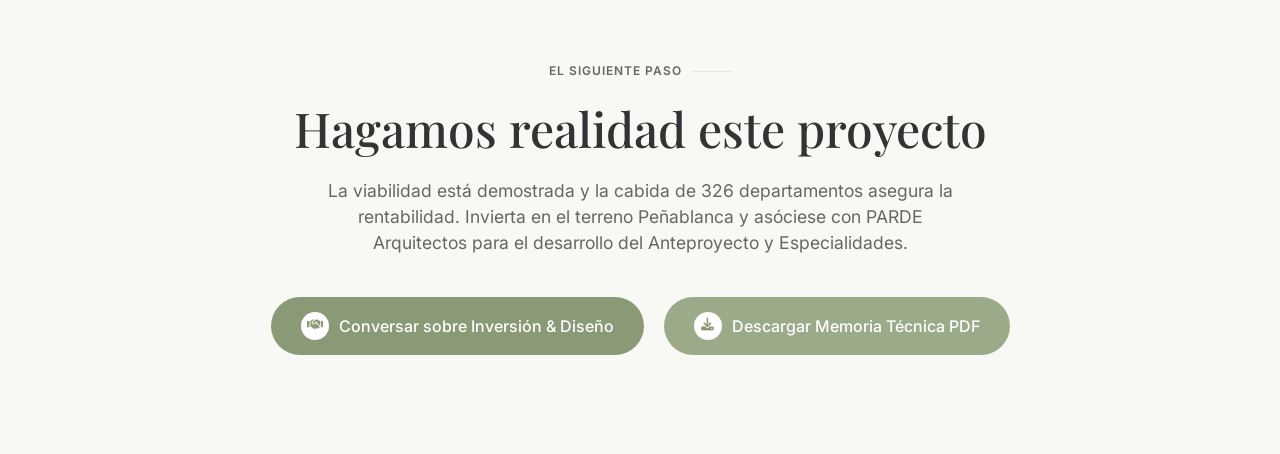
==== commit bd658689: "Add files via upload" ====
--- a/ejemplo_demo/3_Dossier_Web_Interactivo/dossier-penablanca.html
+++ b/ejemplo_demo/3_Dossier_Web_Interactivo/dossier-penablanca.html
@@ -519,6 +519,22 @@
                     </p>
                 </div>
 
+                
+                <!-- Documentos Disponibles -->
+                <div style="background: white; border: 1px solid #e2e8f0; border-radius: 10px; padding: 25px; margin-bottom: 20px; box-shadow: 0 4px 6px rgba(0,0,0,0.02);">
+                    <p style="font-size: 0.9rem; font-weight: 700; text-transform: uppercase; letter-spacing: 1px; color: var(--primary-color); margin-bottom: 15px;">
+                        <i class="fa-solid fa-folder-open" style="margin-right: 6px;"></i> Antecedentes Listos para Due Diligence
+                    </p>
+                    <ul style="list-style: none; padding: 0; margin: 0; font-size: 0.95rem; color: var(--text-color);">
+                        <li style="margin-bottom: 10px; display: flex; align-items: center;"><i class="fa-solid fa-check-circle" style="color: #10b981; margin-right: 10px;"></i> <strong>Certificado de Informaciones Previas (CIP)</strong> &nbsp; (Actualizado)</li>
+                        <li style="margin-bottom: 10px; display: flex; align-items: center;"><i class="fa-solid fa-check-circle" style="color: #10b981; margin-right: 10px;"></i> <strong>Levantamiento Topográfico</strong> &nbsp; (Curvas DWG)</li>
+                        <li style="margin-bottom: 10px; display: flex; align-items: center;"><i class="fa-solid fa-check-circle" style="color: #10b981; margin-right: 10px;"></i> <strong>Estudio de Títulos Vigente</strong> &nbsp; (Libre de Hipotecas)</li>
+                        <li style="margin-bottom: 10px; display: flex; align-items: center;"><i class="fa-solid fa-check-circle" style="color: #10b981; margin-right: 10px;"></i> <strong>Plano de Subdivisión Loteo</strong></li>
+                        <li style="margin-bottom: 10px; display: flex; align-items: center;"><i class="fa-solid fa-check-circle" style="color: #10b981; margin-right: 10px;"></i> <strong>Memoria de Cabida Arquitectónica y 3D</strong> &nbsp; (PARDE)</li>
+                        <li style="margin-bottom: 0px; display: flex; align-items: center;"><i class="fa-solid fa-check-circle" style="color: #10b981; margin-right: 10px;"></i> <strong>Informe de Tasación Comercial</strong> &nbsp; (48.098 UF)</li>
+                    </ul>
+                </div>
+
                 <div style="background: #F0F4EC; padding: 15px; border-radius: 8px;">
                     <strong style="color: var(--primary-color); font-size: 1.1rem; display: block; text-align: center;">Rentabilidad del Masterplan</strong>
                     <p style="font-size: 0.9rem; color: var(--text-color); margin-top: 5px; text-align: center;">Al comprar el suelo con más de un 50% de descuento sobre la tasación, la utilidad proyectada del proyecto de 326 deptos supera holgadamente las <strong>111.290 UF</strong> (16% original).</p>
